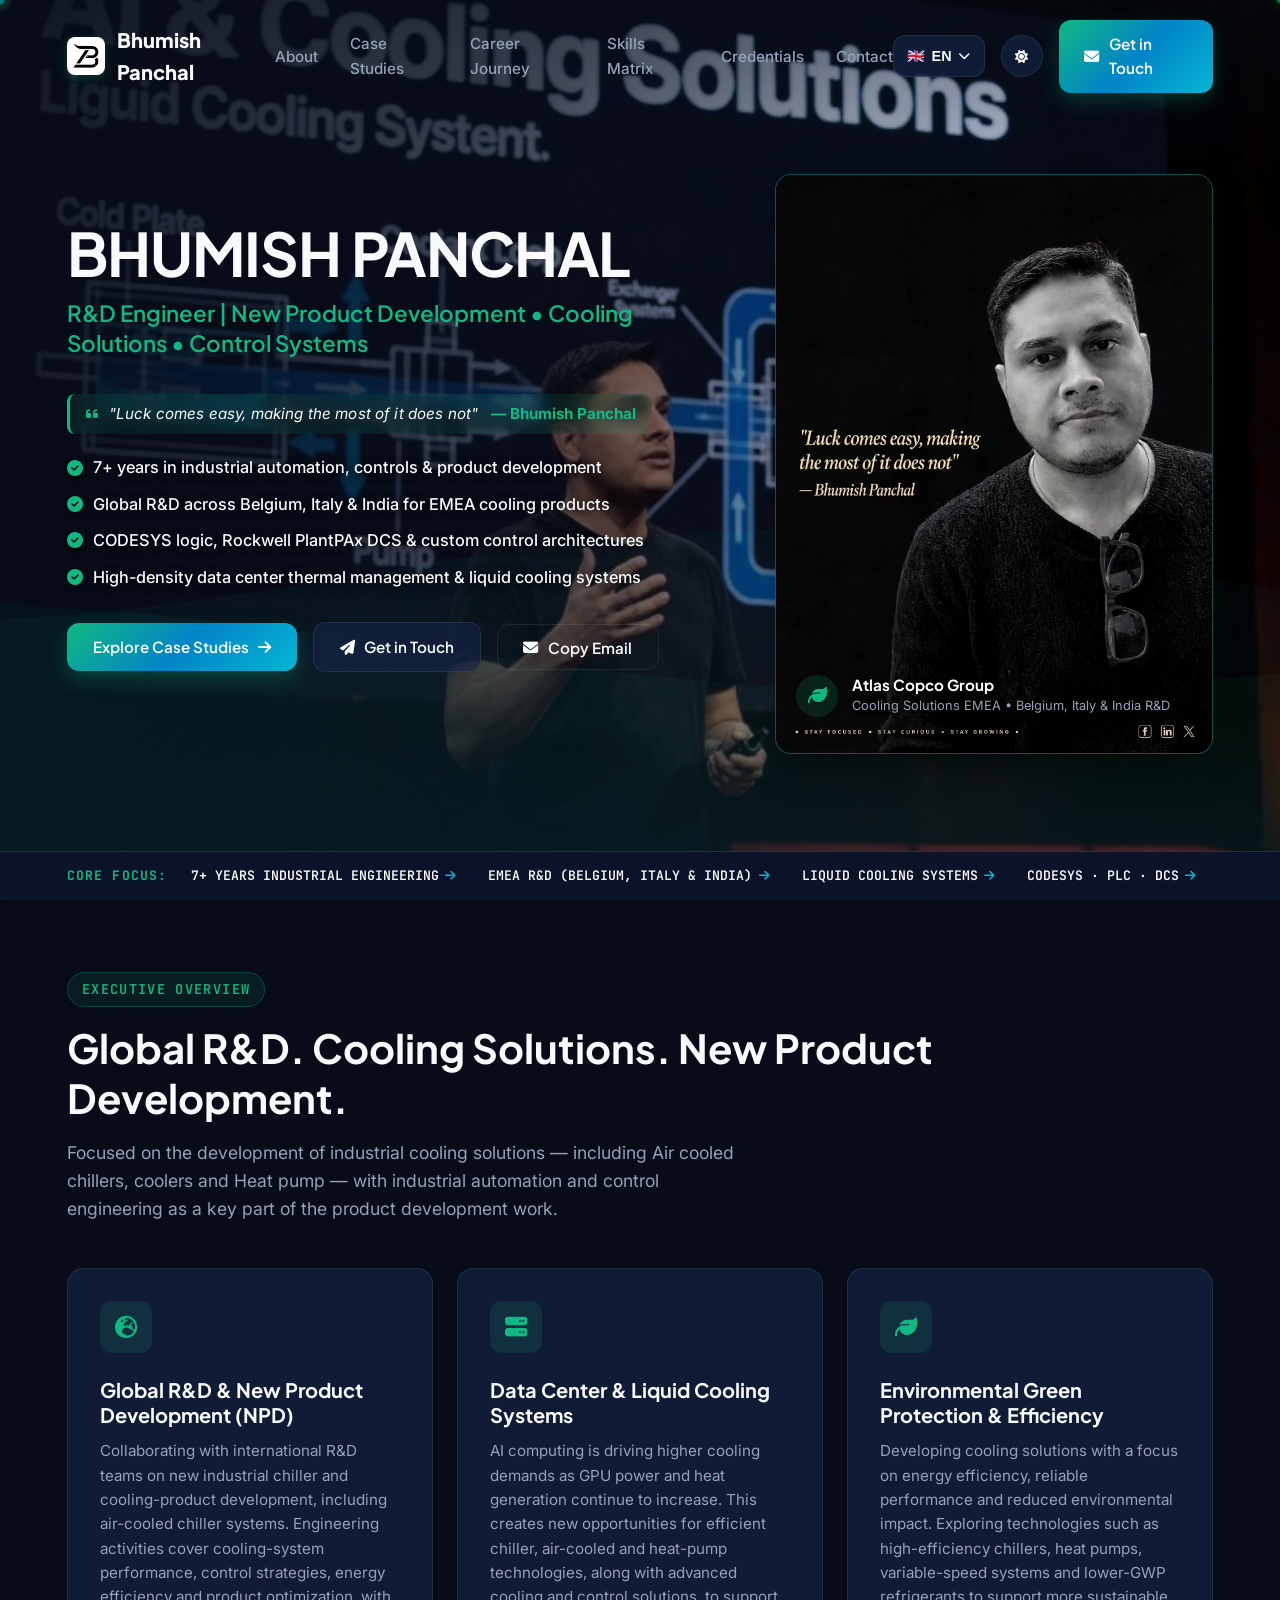
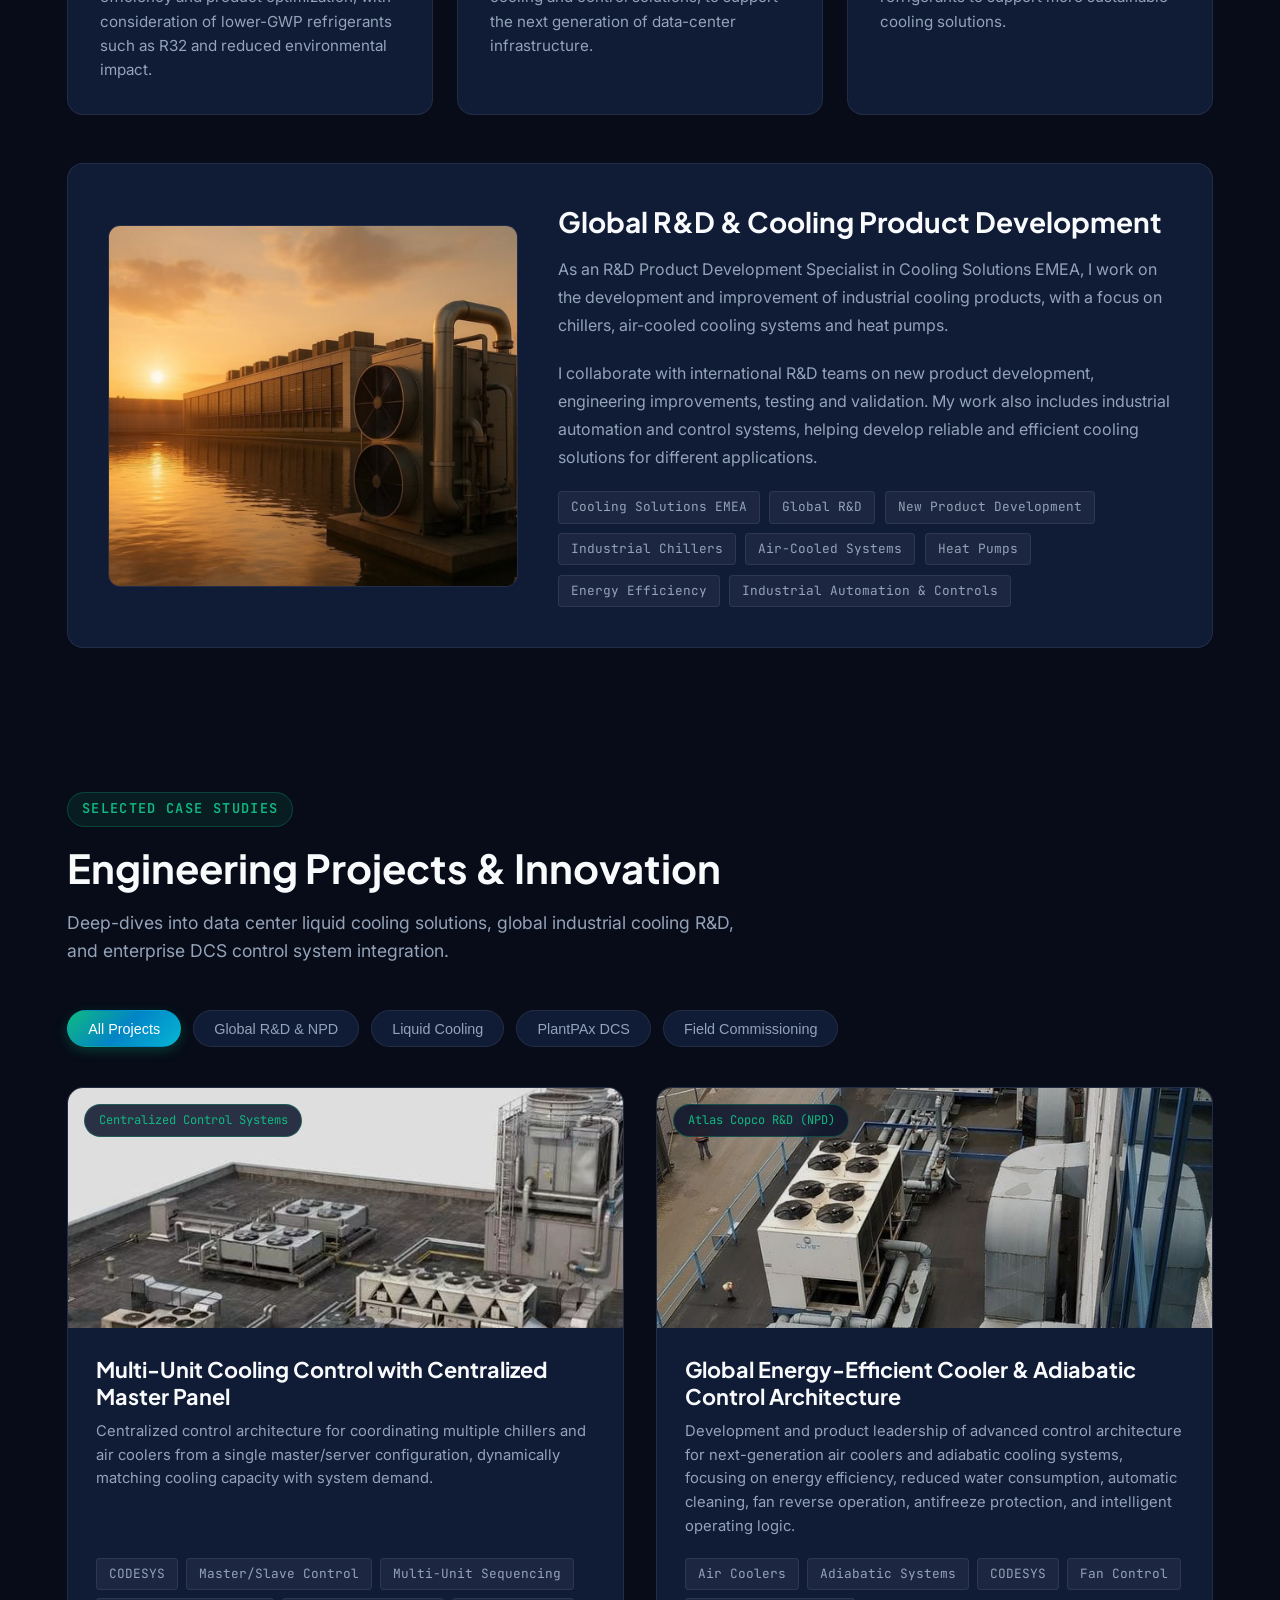
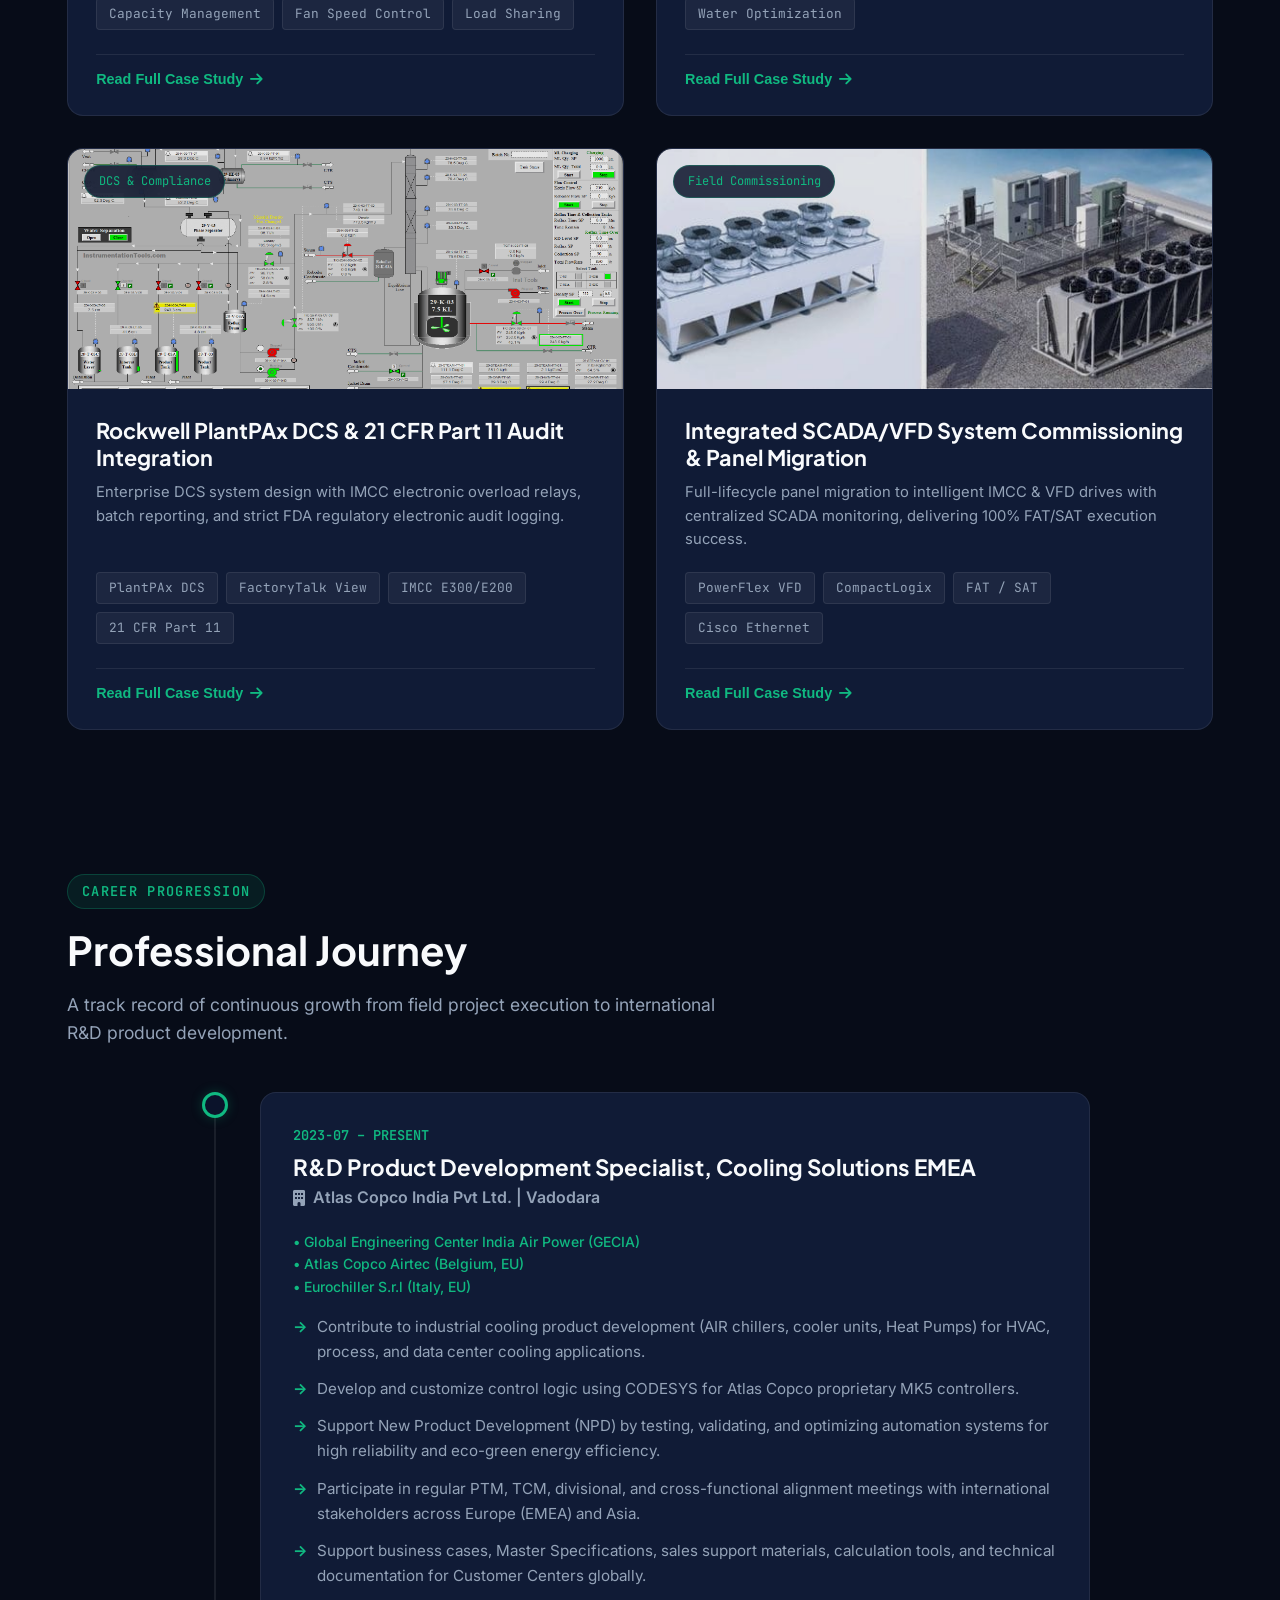
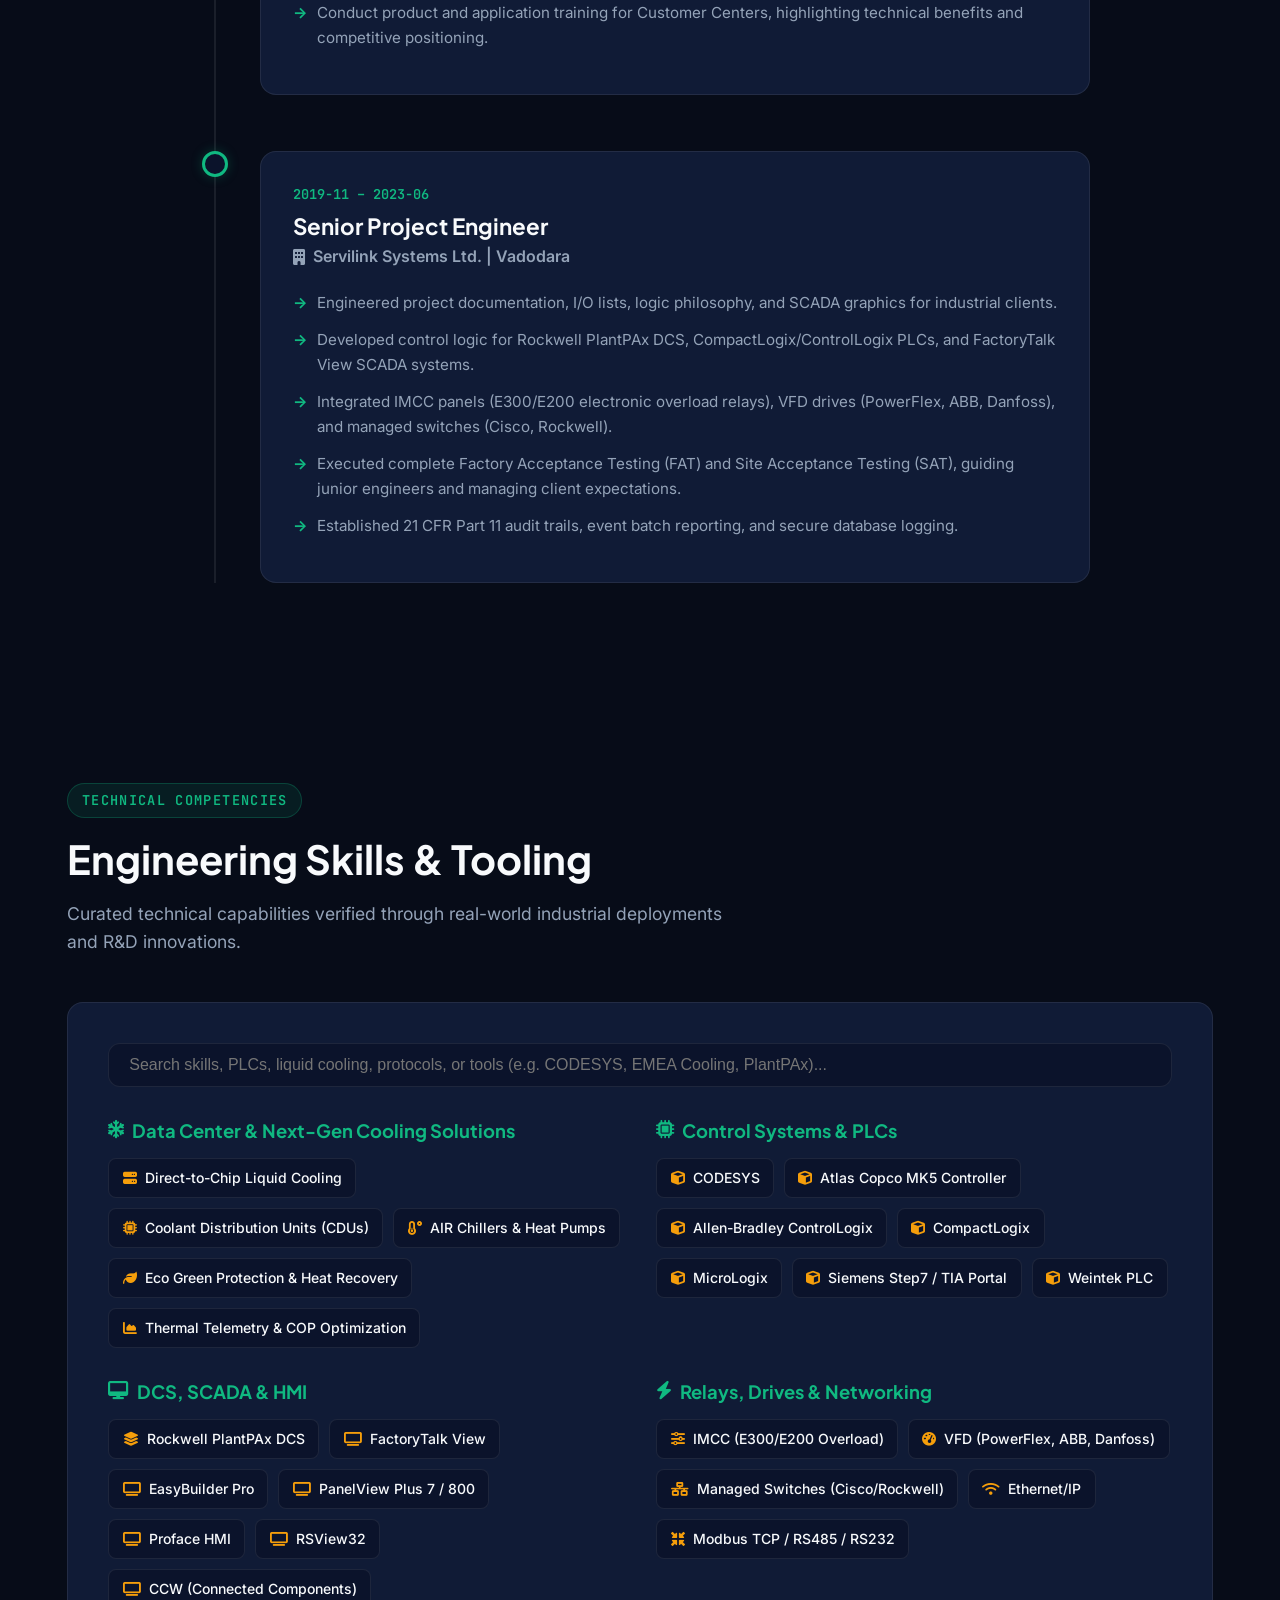
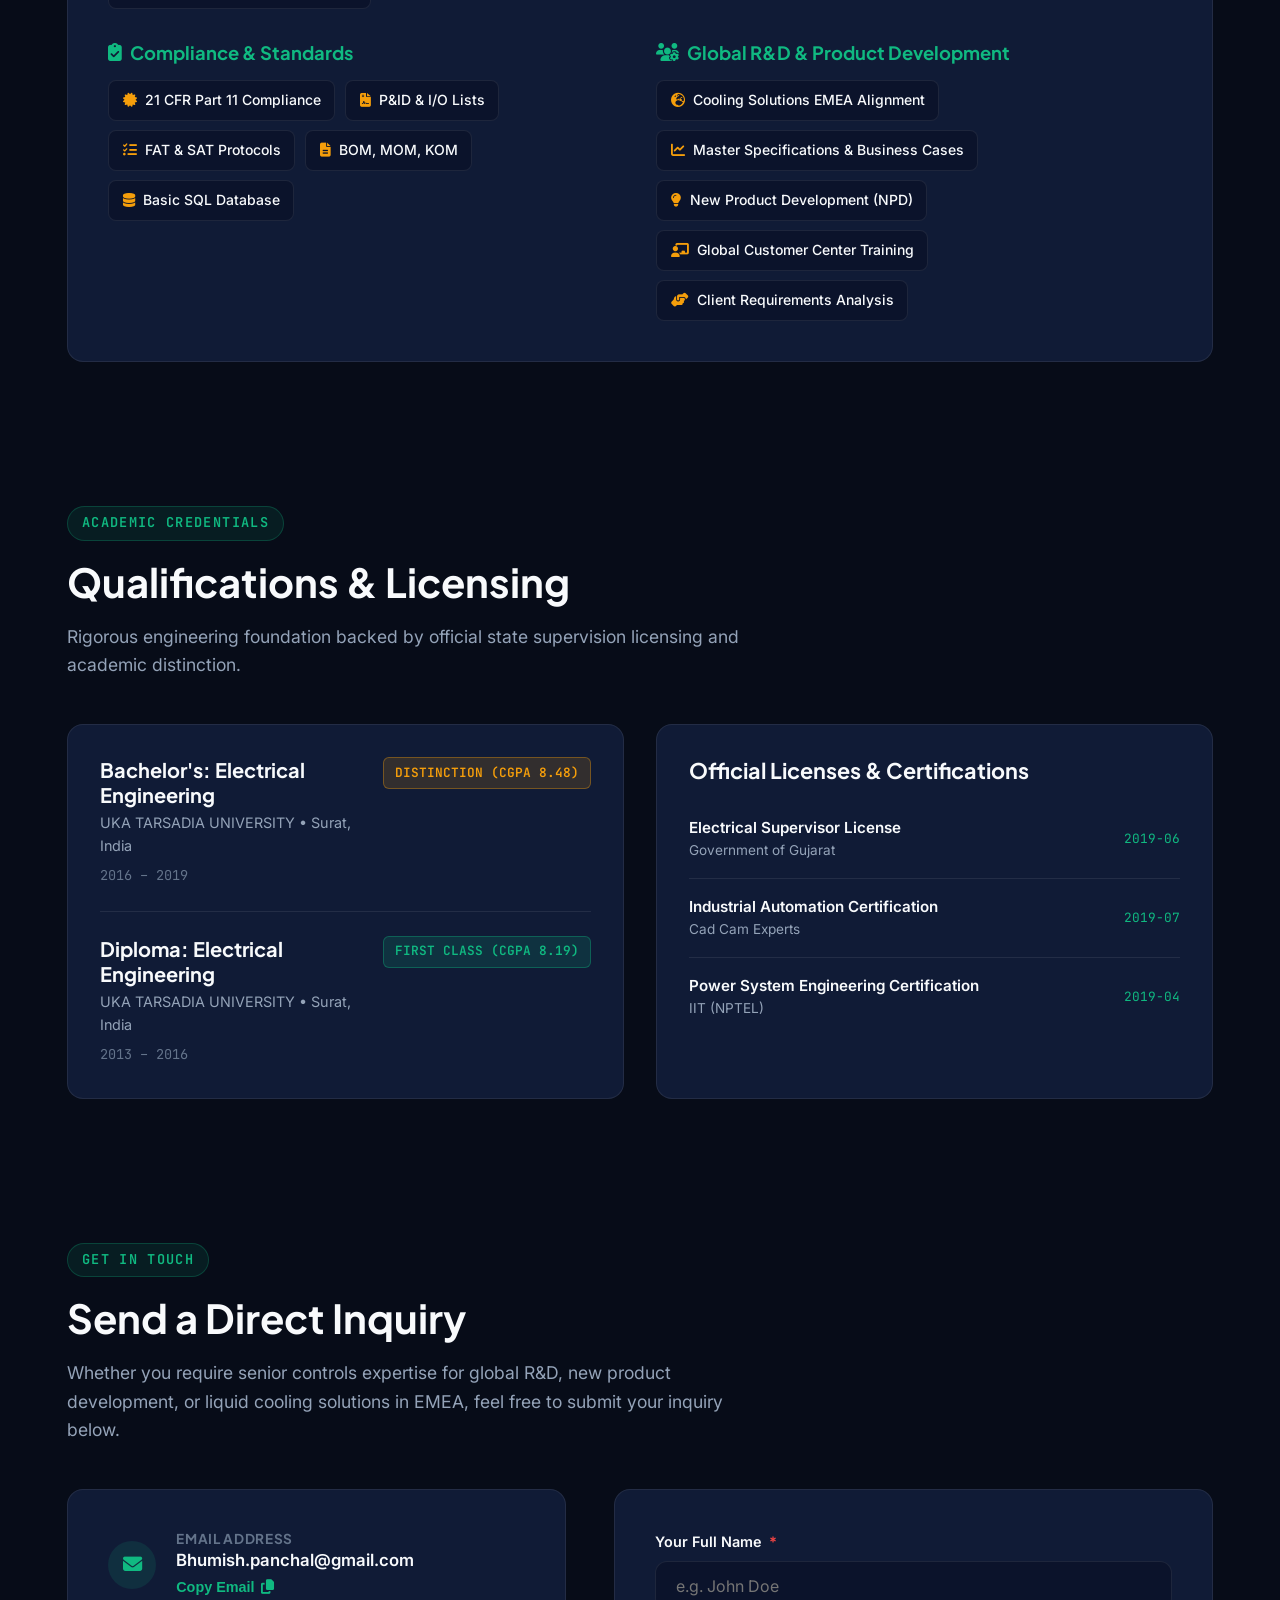
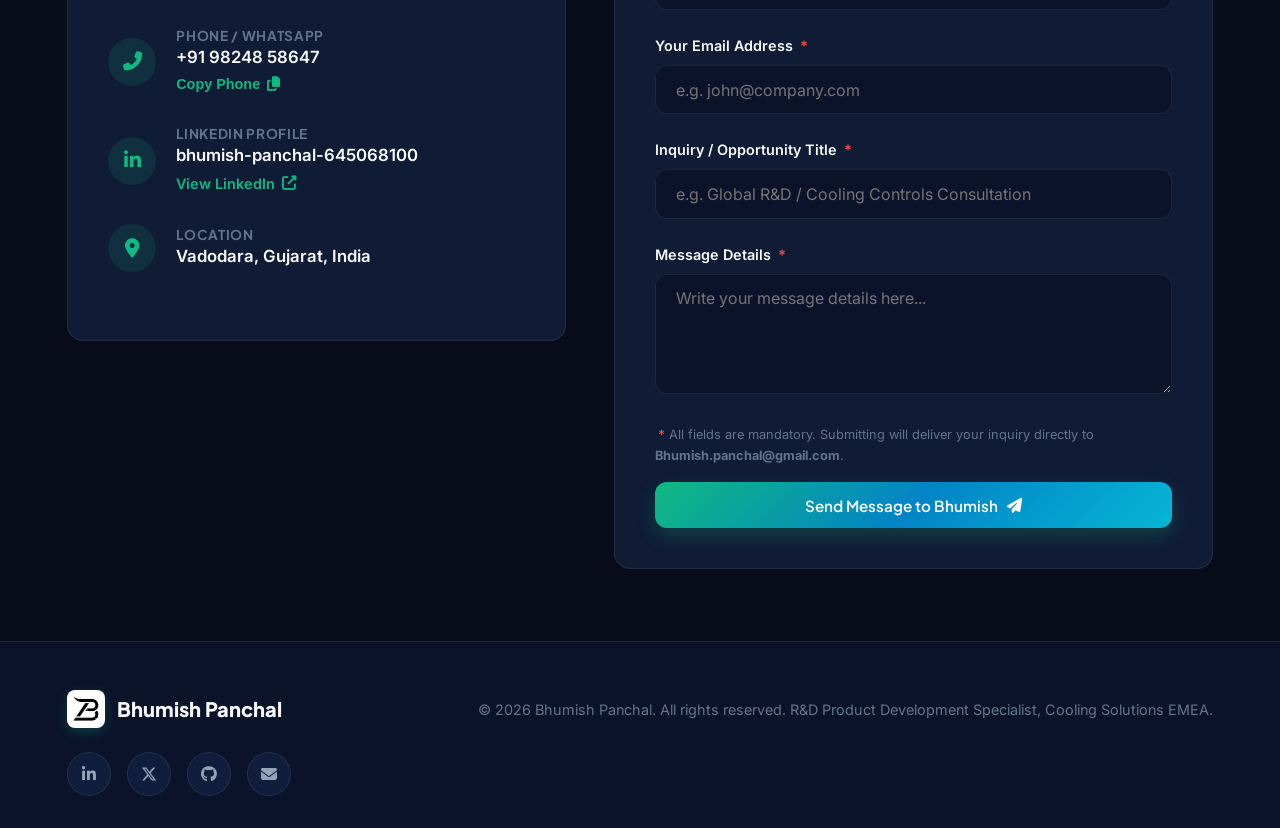
==== index.html @ 744b0360 "feat: Add European multi-language support with automatic IP geolocation detection & navbar flag drop" ====
<!DOCTYPE html>
<html lang="en" data-theme="dark">
<head>
  <meta charset="UTF-8">
  <meta name="viewport" content="width=device-width, initial-scale=1.0">
  <title>Bhumish Panchal | R&D Product Development Specialist, Cooling Solutions EMEA</title>
  
  <!-- Google Analytics 4 (GA4) -->
  <script async src="https://www.googletagmanager.com/gtag/js?id=G-R9ZR75D1HL"></script>
  <script>
    window.dataLayer = window.dataLayer || [];
    function gtag(){dataLayer.push(arguments);}
    gtag('js', new Date());

    gtag('config', 'G-R9ZR75D1HL');
  </script>

  <!-- Microsoft Clarity Analytics (Heatmaps & Session Replays) -->
  <script type="text/javascript">
    (function(c,l,a,r,i,t,y){
        c[a]=c[a]||function(){(c[a].q=c[a].q||[]).push(arguments)};
        t=l.createElement(r);t.async=1;t.src="https://www.clarity.ms/tag/"+i;
        y=l.getElementsByTagName(r)[0];y.parentNode.insertBefore(t,y);
    })(window, document, "clarity", "script", "yg7cek59s3");
  </script>
  
  <!-- Favicon / Icons -->
  <link rel="icon" type="image/png" sizes="512x512" href="https://bhumish-panchal.github.io/portfolio/assets/favicon-512x512.png">
  <link rel="icon" type="image/png" sizes="192x192" href="https://bhumish-panchal.github.io/portfolio/assets/android-chrome-192x192.png">
  <link rel="icon" type="image/png" sizes="32x32" href="https://bhumish-panchal.github.io/portfolio/assets/favicon-32x32.png">
  <link rel="icon" type="image/png" sizes="16x16" href="https://bhumish-panchal.github.io/portfolio/assets/favicon-16x16.png">
  <link rel="icon" type="image/x-icon" href="https://bhumish-panchal.github.io/portfolio/favicon.ico">
  <link rel="shortcut icon" href="https://bhumish-panchal.github.io/portfolio/favicon.ico">
  <link rel="apple-touch-icon" sizes="180x180" href="https://bhumish-panchal.github.io/portfolio/assets/apple-touch-icon.png">

  <!-- SEO Meta Tags -->
  <meta name="description" content="Official Personal Portfolio of Bhumish Panchal - R&D Product Development Specialist specializing in Cooling Solutions EMEA, Industrial Automation, Liquid Cooling Systems, and DCS Systems.">
  <meta name="keywords" content="Bhumish Panchal, Bhumish Panchal Portfolio, Bhumish Panchal Atlas Copco, Bhumish Panchal R&D, Bhumish Panchal Cooling Specialist, Bhumish Panchal Controls Engineer, Bhumish Panchal Vadodara, Bhumish Panchal UKA Tarsadia">
  <meta name="author" content="Bhumish Panchal">
  <meta name="robots" content="index, follow, max-image-preview:large">
  <link rel="canonical" href="https://bhumish-panchal.github.io/portfolio/">
  <meta name="google-site-verification" content="google984f4a6a9aee900f" />

  <!-- Open Graph / LinkedIn / Facebook -->
  <meta property="og:type" content="profile">
  <meta property="og:site_name" content="Bhumish Panchal">
  <meta name="application-name" content="Bhumish Panchal">
  <meta property="og:title" content="Bhumish Panchal | R&D Product Development Specialist">
  <meta property="og:description" content="Official Personal Portfolio of Bhumish Panchal - R&D Product Development Specialist specializing in Cooling Solutions EMEA, Industrial Automation, Liquid Cooling Systems, and DCS Systems.">
  <meta property="og:url" content="https://bhumish-panchal.github.io/portfolio/">
  <meta property="og:image" content="https://bhumish-panchal.github.io/portfolio/assets/bhumish_ceo_portrait.jpg">
  <meta property="profile:first_name" content="Bhumish">

  <!-- WebSite Schema for Google Search Site Name -->
  <script type="application/ld+json">
  {
    "@context": "https://schema.org",
    "@type": "WebSite",
    "name": "Bhumish Panchal",
    "alternateName": "Bhumish Panchal Portfolio",
    "url": "https://bhumish-panchal.github.io/portfolio/"
  }
  </script>
  <meta property="profile:last_name" content="Panchal">

  <!-- Twitter Card -->
  <meta name="twitter:card" content="summary_large_image">
  <meta name="twitter:title" content="Bhumish Panchal | R&D Product Development Specialist">
  <meta name="twitter:description" content="Official Personal Portfolio of Bhumish Panchal - R&D Product Development Specialist specializing in Cooling Solutions EMEA, Industrial Automation, and Liquid Cooling Systems.">
  <meta name="twitter:image" content="https://bhumish-panchal.github.io/portfolio/assets/bhumish_ceo_portrait.jpg">

  <!-- Structured Data / Google Knowledge Graph (Schema.org JSON-LD) -->
  <script type="application/ld+json">
  {
    "@context": "https://schema.org",
    "@type": "Person",
    "name": "Bhumish Panchal",
    "givenName": "Bhumish",
    "familyName": "Panchal",
    "url": "https://bhumish-panchal.github.io/portfolio/",
    "image": "https://bhumish-panchal.github.io/portfolio/assets/bhumish_ceo_portrait.jpg",
    "jobTitle": "R&D Product Development Specialist",
    "worksFor": {
      "@type": "Organization",
      "name": "Atlas Copco Group"
    },
    "almaMater": {
      "@type": "EducationalOrganization",
      "name": "UKA Tarsadia University"
    },
    "sameAs": [
      "https://linkedin.com/in/bhumish-panchal-645068100",
      "https://x.com/Bhumish143",
      "https://twitter.com/Bhumish143",
      "https://github.com/Bhumish-Panchal"
    ],
    "knowsAbout": [
      "Industrial Automation",
      "Cooling Solutions EMEA",
      "R&D Product Development",
      "Data Center & Liquid Cooling",
      "CODESYS",
      "Rockwell PlantPAx DCS",
      "PLC Programming"
    ]
  }
  </script>

  <!-- Font Awesome Icons -->
  <link rel="stylesheet" href="https://cdnjs.cloudflare.com/ajax/libs/font-awesome/6.5.1/css/all.min.css">

  <!-- Custom Stylesheet -->
  <link rel="stylesheet" href="styles.css">
</head>
<body>

  <!-- Navigation Bar -->
  <header class="navbar">
    <div class="container nav-container">
      <a href="#hero" class="brand-logo">
        <img src="assets/bp_logo_favicon.png" alt="BP Logo" class="brand-icon-img">
        <span>Bhumish Panchal</span>
      </a>

      <nav>
        <ul class="nav-links">
          <li><a href="#about" class="nav-link">About</a></li>
          <li><a href="#projects" class="nav-link">Case Studies</a></li>
          <li><a href="#timeline" class="nav-link">Career Journey</a></li>
          <li><a href="#skills" class="nav-link">Skills Matrix</a></li>
          <li><a href="#education" class="nav-link">Credentials</a></li>
          <li><a href="#contact" class="nav-link">Contact</a></li>
        </ul>
      </nav>

      <div class="nav-actions">
        <!-- Interactive European Language Selector -->
        <div class="lang-selector-wrapper">
          <button id="langSelectBtn" class="lang-select-btn" aria-label="Select Language">
            <span id="currentLangFlag">🇬🇧</span>
            <span id="currentLangCode">EN</span>
            <i class="fas fa-chevron-down"></i>
          </button>
          <div id="langDropdown" class="lang-dropdown" aria-hidden="true">
            <button class="lang-option" data-lang="en" data-flag="🇬🇧" data-code="EN">
              <span>🇬🇧</span> English
            </button>
            <button class="lang-option" data-lang="it" data-flag="🇮🇹" data-code="IT">
              <span>🇮🇹</span> Italiano
            </button>
            <button class="lang-option" data-lang="fr" data-flag="🇫🇷" data-code="FR">
              <span>🇫🇷</span> Français
            </button>
            <button class="lang-option" data-lang="de" data-flag="🇩🇪" data-code="DE">
              <span>🇩🇪</span> Deutsch
            </button>
            <button class="lang-option" data-lang="nl" data-flag="🇳🇱" data-code="NL">
              <span>🇳🇱</span> Nederlands
            </button>
            <button class="lang-option" data-lang="es" data-flag="🇪🇸" data-code="ES">
              <span>🇪🇸</span> Español
            </button>
          </div>
        </div>

        <button id="themeToggleBtn" class="theme-toggle" aria-label="Toggle Theme">
          <i class="fas fa-sun"></i>
        </button>
        <a href="#contact" class="btn btn-primary">
          <i class="fas fa-envelope"></i>
          <span>Get in Touch</span>
        </a>
        <button class="mobile-toggle" aria-label="Open Menu">
          <i class="fas fa-bars"></i>
        </button>
      </div>
    </div>
  </header>

  <!-- Hero Section with Gogo-Inspired Full-Bleed Stage Background & Bottom Bar -->
  <section id="hero" class="hero">
    <!-- Full-Bleed Dark Stage Atmosphere Background Overlay -->
    <div class="hero-bg-overlay"></div>

    <!-- Animated Eco-Green Protection & Industrial Cooling Canvas -->
    <canvas id="ecoCoolingCanvas" class="hero-eco-canvas"></canvas>

    <div class="container hero-grid">
      <!-- Left Column: High-Impact Gogo-Style Intro -->
      <div class="hero-content">
        <h1 class="hero-name">BHUMISH PANCHAL</h1>
        <h2 class="hero-subhead">R&D Engineer | New Product Development • Cooling Solutions • Control Systems</h2>

        <!-- Personal Signature Quote -->
        <div class="hero-signature-quote">
          <i class="fas fa-quote-left quote-icon"></i>
          <span class="quote-text">"Luck comes easy, making the most of it does not"</span>
          <span class="quote-author">— Bhumish Panchal</span>
        </div>

        <!-- Gogo-Style Clean Key Highlight Bullets -->
        <ul class="hero-highlights-list">
          <li><i class="fas fa-check-circle"></i> 7+ years in industrial automation, controls & product development</li>
          <li><i class="fas fa-check-circle"></i> Global R&D across Belgium, Italy & India for EMEA cooling products</li>
          <li><i class="fas fa-check-circle"></i> CODESYS logic, Rockwell PlantPAx DCS & custom control architectures</li>
          <li><i class="fas fa-check-circle"></i> High-density data center thermal management & liquid cooling systems</li>
        </ul>

        <div class="hero-cta">
          <a href="#projects" class="btn btn-primary">
            <span>Explore Case Studies</span>
            <i class="fas fa-arrow-right"></i>
          </a>
          <a href="#contact" class="btn btn-secondary">
            <i class="fas fa-paper-plane"></i>
            <span>Get in Touch</span>
          </a>
          <button class="btn btn-outline copy-btn" data-copy="Bhumish.panchal@gmail.com">
            <i class="fas fa-envelope"></i>
            <span>Copy Email</span>
          </button>
        </div>
      </div>

      <!-- Right Column: Front Executive Card -->
      <div class="hero-image-wrapper">
        <div class="hero-image-card">
          <img src="assets/bhumish_ceo_portrait.jpg" alt="Bhumish Panchal - R&D Product Development Specialist, Cooling Solutions EMEA" class="hero-img">
          <div class="hero-badge-floating">
            <div class="badge-icon">
              <i class="fas fa-leaf"></i>
            </div>
            <div class="badge-text">
              <h4>Atlas Copco Group</h4>
              <p>Cooling Solutions EMEA • Belgium, Italy & India R&D</p>
            </div>
          </div>
        </div>
      </div>
    </div>

    <!-- Gogo-Style Bottom Horizontal Credibility & Solutions Bar -->
    <div class="hero-bottom-bar">
      <div class="container hero-bar-container">
        <span class="bar-title">CORE FOCUS:</span>
        <div class="bar-items">
          <a href="#about" class="bar-item">7+ YEARS INDUSTRIAL ENGINEERING <i class="fas fa-arrow-right"></i></a>
          <a href="#about" class="bar-item">EMEA R&D (BELGIUM, ITALY & INDIA) <i class="fas fa-arrow-right"></i></a>
          <a href="#projects" class="bar-item">LIQUID COOLING SYSTEMS <i class="fas fa-arrow-right"></i></a>
          <a href="#skills" class="bar-item">CODESYS · PLC · DCS <i class="fas fa-arrow-right"></i></a>
        </div>
      </div>
    </div>
  </section>

  <!-- Executive Pillars / About Me -->
  <section id="about" class="section">
    <div class="container">
      <div class="section-tag">EXECUTIVE OVERVIEW</div>
      <h2 class="section-title">Global R&D. Cooling Solutions. New Product Development.</h2>
      <p class="section-subtitle">
        Focused on the development of industrial cooling solutions — including Air cooled chillers, coolers and Heat pump — with industrial automation and control engineering as a key part of the product development work.
      </p>

      <div class="pillars-grid">
        <div class="pillar-card">
          <div class="pillar-icon">
            <i class="fas fa-globe-europe"></i>
          </div>
          <h3 class="pillar-title">Global R&D & New Product Development (NPD)</h3>
          <p class="pillar-desc">
            Collaborating with international R&D teams on new industrial chiller and cooling-product development, including air-cooled chiller systems. Engineering activities cover cooling-system performance, control strategies, energy efficiency and product optimization, with consideration of lower-GWP refrigerants such as R32 and reduced environmental impact.
          </p>
        </div>

        <div class="pillar-card">
          <div class="pillar-icon">
            <i class="fas fa-server"></i>
          </div>
          <h3 class="pillar-title">Data Center & Liquid Cooling Systems</h3>
          <p class="pillar-desc">
            AI computing is driving higher cooling demands as GPU power and heat generation continue to increase. This creates new opportunities for efficient chiller, air-cooled and heat-pump technologies, along with advanced cooling and control solutions, to support the next generation of data-center infrastructure.
          </p>
        </div>

        <div class="pillar-card">
          <div class="pillar-icon">
            <i class="fas fa-leaf"></i>
          </div>
          <h3 class="pillar-title">Environmental Green Protection & Efficiency</h3>
          <p class="pillar-desc">
            Developing cooling solutions with a focus on energy efficiency, reliable performance and reduced environmental impact. Exploring technologies such as high-efficiency chillers, heat pumps, variable-speed systems and lower-GWP refrigerants to support more sustainable cooling solutions.
          </p>
        </div>
      </div>

      <!-- Story Spotlight Card -->
      <div class="executive-story-box">
        <div class="story-img-container">
          <img src="assets/industrial_chiller_sunset.jpg" alt="Industrial Cooling Chiller System & Sustainable Thermal Management" class="story-img">
        </div>
        <div class="story-content">
          <h3>Global R&D & Cooling Product Development</h3>
          <p>
            As an R&D Product Development Specialist in Cooling Solutions EMEA, I work on the development and improvement of industrial cooling products, with a focus on chillers, air-cooled cooling systems and heat pumps.
          </p>
          <p>
            I collaborate with international R&D teams on new product development, engineering improvements, testing and validation. My work also includes industrial automation and control systems, helping develop reliable and efficient cooling solutions for different applications.
          </p>
          <div class="story-tags">
            <span class="chip">Cooling Solutions EMEA</span>
            <span class="chip">Global R&D</span>
            <span class="chip">New Product Development</span>
            <span class="chip">Industrial Chillers</span>
            <span class="chip">Air-Cooled Systems</span>
            <span class="chip">Heat Pumps</span>
            <span class="chip">Energy Efficiency</span>
            <span class="chip">Industrial Automation & Controls</span>
          </div>
        </div>
      </div>
    </div>
  </section>

  <!-- Selected Case Studies -->
  <section id="projects" class="section">
    <div class="container">
      <div class="section-tag">SELECTED CASE STUDIES</div>
      <h2 class="section-title">Engineering Projects & Innovation</h2>
      <p class="section-subtitle">
        Deep-dives into data center liquid cooling solutions, global industrial cooling R&D, and enterprise DCS control system integration.
      </p>

      <div class="case-study-filters">
        <button class="filter-btn active" data-filter="all">All Projects</button>
        <button class="filter-btn" data-filter="rnd">Global R&D & NPD</button>
        <button class="filter-btn" data-filter="aiserver">Liquid Cooling</button>
        <button class="filter-btn" data-filter="dcs">PlantPAx DCS</button>
        <button class="filter-btn" data-filter="field">Field Commissioning</button>
      </div>

      <div class="projects-grid">
        <!-- Project 1: Multi-Unit Cooling Control with Centralized Master Panel -->
        <div class="project-card" data-category="aiserver">
          <div class="project-img-wrapper">
            <img src="assets/chiller_plant_rooftop_layout.jpg" alt="Multi-Unit Cooling Control with Centralized Master Panel" class="project-img">
            <span class="project-category-badge">Centralized Control Systems</span>
          </div>
          <div class="project-body">
            <h3 class="project-title">Multi-Unit Cooling Control with Centralized Master Panel</h3>
            <p class="project-summary">
              Centralized control architecture for coordinating multiple chillers and air coolers from a single master/server configuration, dynamically matching cooling capacity with system demand.
            </p>
            <div class="project-tech-list">
              <span class="chip">CODESYS</span>
              <span class="chip">Master/Slave Control</span>
              <span class="chip">Multi-Unit Sequencing</span>
              <span class="chip">Capacity Management</span>
              <span class="chip">Fan Speed Control</span>
              <span class="chip">Load Sharing</span>
            </div>
            <div class="project-footer">
              <button class="btn-link open-modal-btn" data-case="ai-server-cooling">
                <span>Read Full Case Study</span>
                <i class="fas fa-arrow-right"></i>
              </button>
            </div>
          </div>
        </div>

        <!-- Project 2: Global Energy-Efficient Cooler & Adiabatic Control Architecture -->
        <div class="project-card" data-category="rnd">
          <div class="project-img-wrapper">
            <img src="assets/chiller_rooftop_clivet.jpg" alt="Global Energy-Efficient Cooler & Adiabatic Control Architecture" class="project-img">
            <span class="project-category-badge">Atlas Copco R&D (NPD)</span>
          </div>
          <div class="project-body">
            <h3 class="project-title">Global Energy-Efficient Cooler & Adiabatic Control Architecture</h3>
            <p class="project-summary">
              Development and product leadership of advanced control architecture for next-generation air coolers and adiabatic cooling systems, focusing on energy efficiency, reduced water consumption, automatic cleaning, fan reverse operation, antifreeze protection, and intelligent operating logic.
            </p>
            <div class="project-tech-list">
              <span class="chip">Air Coolers</span>
              <span class="chip">Adiabatic Systems</span>
              <span class="chip">CODESYS</span>
              <span class="chip">Fan Control</span>
              <span class="chip">Water Optimization</span>
            </div>
            <div class="project-footer">
              <button class="btn-link open-modal-btn" data-case="cooling-rnd">
                <span>Read Full Case Study</span>
                <i class="fas fa-arrow-right"></i>
              </button>
            </div>
          </div>
        </div>

        <!-- Project 3: PlantPAx DCS -->
        <div class="project-card" data-category="dcs">
          <div class="project-img-wrapper">
            <img src="assets/plantpax_dcs_hmi.png" alt="Rockwell PlantPAx DCS HMI System Screen" class="project-img">
            <span class="project-category-badge">DCS & Compliance</span>
          </div>
          <div class="project-body">
            <h3 class="project-title">Rockwell PlantPAx DCS & 21 CFR Part 11 Audit Integration</h3>
            <p class="project-summary">
              Enterprise DCS system design with IMCC electronic overload relays, batch reporting, and strict FDA regulatory electronic audit logging.
            </p>
            <div class="project-tech-list">
              <span class="chip">PlantPAx DCS</span>
              <span class="chip">FactoryTalk View</span>
              <span class="chip">IMCC E300/E200</span>
              <span class="chip">21 CFR Part 11</span>
            </div>
            <div class="project-footer">
              <button class="btn-link open-modal-btn" data-case="plantpax-dcs">
                <span>Read Full Case Study</span>
                <i class="fas fa-arrow-right"></i>
              </button>
            </div>
          </div>
        </div>

        <!-- Project 4: SCADA/VFD Commissioning -->
        <div class="project-card" data-category="field">
          <div class="project-img-wrapper">
            <img src="assets/dry_cooler_heatpump_system.jpg" alt="Industrial Dry Cooler & Heat Pump System" class="project-img">
            <span class="project-category-badge">Field Commissioning</span>
          </div>
          <div class="project-body">
            <h3 class="project-title">Integrated SCADA/VFD System Commissioning & Panel Migration</h3>
            <p class="project-summary">
              Full-lifecycle panel migration to intelligent IMCC & VFD drives with centralized SCADA monitoring, delivering 100% FAT/SAT execution success.
            </p>
            <div class="project-tech-list">
              <span class="chip">PowerFlex VFD</span>
              <span class="chip">CompactLogix</span>
              <span class="chip">FAT / SAT</span>
              <span class="chip">Cisco Ethernet</span>
            </div>
            <div class="project-footer">
              <button class="btn-link open-modal-btn" data-case="scada-vfd-commissioning">
                <span>Read Full Case Study</span>
                <i class="fas fa-arrow-right"></i>
              </button>
            </div>
          </div>
        </div>
      </div>
    </div>
  </section>

  <!-- Interactive Modal for Case Studies -->
  <div id="caseStudyModal" class="modal-overlay" aria-hidden="true">
    <div class="modal-container">
      <button id="modalCloseBtn" class="modal-close" aria-label="Close modal">
        <i class="fas fa-times"></i>
      </button>

      <div class="modal-header">
        <span id="modalCategory" class="section-tag">Category</span>
        <h3 id="modalTitle" class="modal-title">Project Title</h3>
        <p id="modalClient" class="text-gradient" style="font-weight: 600;">Client / Entity</p>
      </div>

      <div class="modal-section">
        <h4><i class="fas fa-user-tag"></i> Engineering Role</h4>
        <p id="modalRole">Role Title</p>
      </div>

      <div class="modal-section">
        <h4><i class="fas fa-globe"></i> Project Context</h4>
        <p id="modalContext">Context details...</p>
      </div>

      <div class="modal-section">
        <h4><i class="fas fa-exclamation-triangle"></i> Objective & Challenge</h4>
        <p id="modalProblem">Problem details...</p>
      </div>

      <div class="modal-section">
        <h4><i class="fas fa-tasks"></i> Key Responsibilities</h4>
        <ul id="modalResponsibilities"></ul>
      </div>

      <div class="modal-section">
        <h4><i class="fas fa-microchip"></i> Technology Stack</h4>
        <div id="modalTechStack" class="story-tags"></div>
      </div>

      <div class="modal-section">
        <h4><i class="fas fa-trophy"></i> Measurable Impact & Outcome</h4>
        <p id="modalOutcome">Outcome details...</p>
      </div>
    </div>
  </div>

  <!-- Timeline / Career Journey -->
  <section id="timeline" class="section">
    <div class="container">
      <div class="section-tag">CAREER PROGRESSION</div>
      <h2 class="section-title">Professional Journey</h2>
      <p class="section-subtitle">
        A track record of continuous growth from field project execution to international R&D product development.
      </p>

      <div class="timeline">
        <!-- Role 1 -->
        <div class="timeline-item">
          <div class="timeline-dot"></div>
          <div class="timeline-content">
            <div class="timeline-date">2023-07 – PRESENT</div>
            <h3 class="timeline-role">R&D Product Development Specialist, Cooling Solutions EMEA</h3>
            <div class="timeline-company">
              <i class="fas fa-building"></i>
              <span>Atlas Copco India Pvt Ltd. | Vadodara</span>
            </div>
            <p style="color: var(--accent-emerald); font-size: 0.875rem; margin-bottom: 1rem; font-weight: 500;">
              • Global Engineering Center India Air Power (GECIA)<br>
              • Atlas Copco Airtec (Belgium, EU)<br>
              • Eurochiller S.r.l (Italy, EU)
            </p>
            <ul class="timeline-bullets">
              <li>Contribute to industrial cooling product development (AIR chillers, cooler units, Heat Pumps) for HVAC, process, and data center cooling applications.</li>
              <li>Develop and customize control logic using CODESYS for Atlas Copco proprietary MK5 controllers.</li>
              <li>Support New Product Development (NPD) by testing, validating, and optimizing automation systems for high reliability and eco-green energy efficiency.</li>
              <li>Participate in regular PTM, TCM, divisional, and cross-functional alignment meetings with international stakeholders across Europe (EMEA) and Asia.</li>
              <li>Support business cases, Master Specifications, sales support materials, calculation tools, and technical documentation for Customer Centers globally.</li>
              <li>Conduct product and application training for Customer Centers, highlighting technical benefits and competitive positioning.</li>
            </ul>
          </div>
        </div>

        <!-- Role 2 -->
        <div class="timeline-item">
          <div class="timeline-dot"></div>
          <div class="timeline-content">
            <div class="timeline-date">2019-11 – 2023-06</div>
            <h3 class="timeline-role">Senior Project Engineer</h3>
            <div class="timeline-company">
              <i class="fas fa-building"></i>
              <span>Servilink Systems Ltd. | Vadodara</span>
            </div>
            <ul class="timeline-bullets">
              <li>Engineered project documentation, I/O lists, logic philosophy, and SCADA graphics for industrial clients.</li>
              <li>Developed control logic for Rockwell PlantPAx DCS, CompactLogix/ControlLogix PLCs, and FactoryTalk View SCADA systems.</li>
              <li>Integrated IMCC panels (E300/E200 electronic overload relays), VFD drives (PowerFlex, ABB, Danfoss), and managed switches (Cisco, Rockwell).</li>
              <li>Executed complete Factory Acceptance Testing (FAT) and Site Acceptance Testing (SAT), guiding junior engineers and managing client expectations.</li>
              <li>Established 21 CFR Part 11 audit trails, event batch reporting, and secure database logging.</li>
            </ul>
          </div>
        </div>
      </div>
    </div>
  </section>

  <!-- Technical Competencies Matrix -->
  <section id="skills" class="section">
    <div class="container">
      <div class="section-tag">TECHNICAL COMPETENCIES</div>
      <h2 class="section-title">Engineering Skills & Tooling</h2>
      <p class="section-subtitle">
        Curated technical capabilities verified through real-world industrial deployments and R&D innovations.
      </p>

      <div class="skills-container">
        <div class="skills-search-bar">
          <input type="text" id="skillSearchInput" class="skills-input" placeholder="Search skills, PLCs, liquid cooling, protocols, or tools (e.g. CODESYS, EMEA Cooling, PlantPAx)...">
        </div>

        <div class="skills-categories-grid">
          <!-- Category 1: Data Center & Next-Gen Cooling -->
          <div class="skill-category-box">
            <h4><i class="fas fa-snowflake"></i> Data Center & Next-Gen Cooling Solutions</h4>
            <div class="skill-pills-wrap">
              <div class="skill-pill"><i class="fas fa-server"></i> Direct-to-Chip Liquid Cooling</div>
              <div class="skill-pill"><i class="fas fa-microchip"></i> Coolant Distribution Units (CDUs)</div>
              <div class="skill-pill"><i class="fas fa-temperature-low"></i> AIR Chillers & Heat Pumps</div>
              <div class="skill-pill"><i class="fas fa-leaf"></i> Eco Green Protection & Heat Recovery</div>
              <div class="skill-pill"><i class="fas fa-chart-area"></i> Thermal Telemetry & COP Optimization</div>
            </div>
          </div>

          <!-- Category 2: Control Systems -->
          <div class="skill-category-box">
            <h4><i class="fas fa-microchip"></i> Control Systems & PLCs</h4>
            <div class="skill-pills-wrap">
              <div class="skill-pill"><i class="fas fa-cube"></i> CODESYS</div>
              <div class="skill-pill"><i class="fas fa-cube"></i> Atlas Copco MK5 Controller</div>
              <div class="skill-pill"><i class="fas fa-cube"></i> Allen-Bradley ControlLogix</div>
              <div class="skill-pill"><i class="fas fa-cube"></i> CompactLogix</div>
              <div class="skill-pill"><i class="fas fa-cube"></i> MicroLogix</div>
              <div class="skill-pill"><i class="fas fa-cube"></i> Siemens Step7 / TIA Portal</div>
              <div class="skill-pill"><i class="fas fa-cube"></i> Weintek PLC</div>
            </div>
          </div>

          <!-- Category 3: DCS & SCADA -->
          <div class="skill-category-box">
            <h4><i class="fas fa-desktop"></i> DCS, SCADA & HMI</h4>
            <div class="skill-pills-wrap">
              <div class="skill-pill"><i class="fas fa-layer-group"></i> Rockwell PlantPAx DCS</div>
              <div class="skill-pill"><i class="fas fa-tv"></i> FactoryTalk View</div>
              <div class="skill-pill"><i class="fas fa-tv"></i> EasyBuilder Pro</div>
              <div class="skill-pill"><i class="fas fa-tv"></i> PanelView Plus 7 / 800</div>
              <div class="skill-pill"><i class="fas fa-tv"></i> Proface HMI</div>
              <div class="skill-pill"><i class="fas fa-tv"></i> RSView32</div>
              <div class="skill-pill"><i class="fas fa-tv"></i> CCW (Connected Components)</div>
            </div>
          </div>

          <!-- Category 4: Hardware & Networking -->
          <div class="skill-category-box">
            <h4><i class="fas fa-bolt"></i> Relays, Drives & Networking</h4>
            <div class="skill-pills-wrap">
              <div class="skill-pill"><i class="fas fa-sliders-h"></i> IMCC (E300/E200 Overload)</div>
              <div class="skill-pill"><i class="fas fa-tachometer-alt"></i> VFD (PowerFlex, ABB, Danfoss)</div>
              <div class="skill-pill"><i class="fas fa-network-wired"></i> Managed Switches (Cisco/Rockwell)</div>
              <div class="skill-pill"><i class="fas fa-wifi"></i> Ethernet/IP</div>
              <div class="skill-pill"><i class="fas fa-compress-arrows-alt"></i> Modbus TCP / RS485 / RS232</div>
            </div>
          </div>

          <!-- Category 5: Compliance & Standards -->
          <div class="skill-category-box">
            <h4><i class="fas fa-clipboard-check"></i> Compliance & Standards</h4>
            <div class="skill-pills-wrap">
              <div class="skill-pill"><i class="fas fa-certificate"></i> 21 CFR Part 11 Compliance</div>
              <div class="skill-pill"><i class="fas fa-file-contract"></i> P&ID & I/O Lists</div>
              <div class="skill-pill"><i class="fas fa-tasks"></i> FAT & SAT Protocols</div>
              <div class="skill-pill"><i class="fas fa-file-alt"></i> BOM, MOM, KOM</div>
              <div class="skill-pill"><i class="fas fa-database"></i> Basic SQL Database</div>
            </div>
          </div>

          <!-- Category 6: Global R&D & NPD Leadership -->
          <div class="skill-category-box">
            <h4><i class="fas fa-users-cog"></i> Global R&D & Product Development</h4>
            <div class="skill-pills-wrap">
              <div class="skill-pill"><i class="fas fa-globe-europe"></i> Cooling Solutions EMEA Alignment</div>
              <div class="skill-pill"><i class="fas fa-chart-line"></i> Master Specifications & Business Cases</div>
              <div class="skill-pill"><i class="fas fa-lightbulb"></i> New Product Development (NPD)</div>
              <div class="skill-pill"><i class="fas fa-chalkboard-teacher"></i> Global Customer Center Training</div>
              <div class="skill-pill"><i class="fas fa-hands-helping"></i> Client Requirements Analysis</div>
            </div>
          </div>
        </div>
      </div>
    </div>
  </section>

  <!-- Education & Certifications -->
  <section id="education" class="section">
    <div class="container">
      <div class="section-tag">ACADEMIC CREDENTIALS</div>
      <h2 class="section-title">Qualifications & Licensing</h2>
      <p class="section-subtitle">
        Rigorous engineering foundation backed by official state supervision licensing and academic distinction.
      </p>

      <div class="edu-cert-grid">
        <!-- Academic Degrees -->
        <div class="edu-card">
          <div class="edu-item">
            <div class="edu-header">
              <div class="edu-title-group">
                <h3>Bachelor's: Electrical Engineering</h3>
                <p class="edu-university">UKA TARSADIA UNIVERSITY • Surat, India</p>
              </div>
              <span class="badge-distinction badge-amber">DISTINCTION (CGPA 8.48)</span>
            </div>
            <p class="edu-year">2016 – 2019</p>
          </div>

          <div class="edu-item edu-item-border">
            <div class="edu-header">
              <div class="edu-title-group">
                <h3>Diploma: Electrical Engineering</h3>
                <p class="edu-university">UKA TARSADIA UNIVERSITY • Surat, India</p>
              </div>
              <span class="badge-distinction badge-emerald">FIRST CLASS (CGPA 8.19)</span>
            </div>
            <p class="edu-year">2013 – 2016</p>
          </div>
        </div>

        <!-- Official Certifications -->
        <div class="cert-card">
          <div class="cert-header">
            <h3 style="font-size: 1.35rem;">Official Licenses & Certifications</h3>
          </div>
          <ul class="cert-list">
            <li class="cert-item">
              <div>
                <div class="cert-title">Electrical Supervisor License</div>
                <div class="cert-issuer">Government of Gujarat</div>
              </div>
              <div class="cert-year">2019-06</div>
            </li>

            <li class="cert-item">
              <div>
                <div class="cert-title">Industrial Automation Certification</div>
                <div class="cert-issuer">Cad Cam Experts</div>
              </div>
              <div class="cert-year">2019-07</div>
            </li>

            <li class="cert-item">
              <div>
                <div class="cert-title">Power System Engineering Certification</div>
                <div class="cert-issuer">IIT (NPTEL)</div>
              </div>
              <div class="cert-year">2019-04</div>
            </li>
          </ul>
        </div>
      </div>
    </div>
  </section>

  <!-- Contact Section with Mandatory Fields & Background Email Delivery -->
  <section id="contact" class="section">
    <div class="container">
      <div class="section-tag">GET IN TOUCH</div>
      <h2 class="section-title">Send a Direct Inquiry</h2>
      <p class="section-subtitle">
        Whether you require senior controls expertise for global R&D, new product development, or liquid cooling solutions in EMEA, feel free to submit your inquiry below.
      </p>

      <div class="contact-grid">
        <!-- Contact Info Card -->
        <div class="contact-info-card">
          <div class="contact-method">
            <div class="contact-icon"><i class="fas fa-envelope"></i></div>
            <div class="contact-details">
              <h5>Email Address</h5>
              <p>Bhumish.panchal@gmail.com</p>
              <button class="btn-link copy-btn" data-copy="Bhumish.panchal@gmail.com" style="margin-top: 0.2rem;">
                <span>Copy Email</span> <i class="fas fa-copy"></i>
              </button>
            </div>
          </div>

          <div class="contact-method">
            <div class="contact-icon"><i class="fas fa-phone-alt"></i></div>
            <div class="contact-details">
              <h5>Phone / WhatsApp</h5>
              <p>+91 98248 58647</p>
              <button class="btn-link copy-btn" data-copy="+919824858647" style="margin-top: 0.2rem;">
                <span>Copy Phone</span> <i class="fas fa-copy"></i>
              </button>
            </div>
          </div>

          <div class="contact-method">
            <div class="contact-icon"><i class="fab fa-linkedin-in"></i></div>
            <div class="contact-details">
              <h5>LinkedIn Profile</h5>
              <p>bhumish-panchal-645068100</p>
              <a href="https://linkedin.com/in/bhumish-panchal-645068100" target="_blank" rel="noopener" class="btn-link" style="margin-top: 0.2rem;">
                <span>View LinkedIn</span> <i class="fas fa-external-link-alt"></i>
              </a>
            </div>
          </div>

          <div class="contact-method">
            <div class="contact-icon"><i class="fas fa-map-marker-alt"></i></div>
            <div class="contact-details">
              <h5>Location</h5>
              <p>Vadodara, Gujarat, India</p>
            </div>
          </div>
        </div>

        <!-- Contact Form with Mandatory Asterisks & Background Email Delivery -->
        <div class="contact-form">
          <form id="contactForm" action="https://formsubmit.co/bhumish.panchal@gmail.com" method="POST">
            <input type="hidden" name="_captcha" value="false">
            <input type="hidden" name="_template" value="table">
            
            <div class="form-group">
              <label class="form-label" for="senderName">
                Your Full Name <span class="required-asterisk">*</span>
              </label>
              <input type="text" id="senderName" name="name" class="form-control" placeholder="e.g. John Doe" required>
            </div>

            <div class="form-group">
              <label class="form-label" for="senderEmail">
                Your Email Address <span class="required-asterisk">*</span>
              </label>
              <input type="email" id="senderEmail" name="email" class="form-control" placeholder="e.g. john@company.com" required>
            </div>

            <div class="form-group">
              <label class="form-label" for="messageSubject">
                Inquiry / Opportunity Title <span class="required-asterisk">*</span>
              </label>
              <input type="text" id="messageSubject" name="subject" class="form-control" placeholder="e.g. Global R&D / Cooling Controls Consultation" required>
            </div>

            <div class="form-group">
              <label class="form-label" for="senderMessage">
                Message Details <span class="required-asterisk">*</span>
              </label>
              <textarea id="senderMessage" name="message" class="form-control" placeholder="Write your message details here..." required></textarea>
            </div>

            <p style="font-size: 0.8rem; color: var(--text-muted); margin-bottom: 1rem;">
              <span class="required-asterisk">*</span> All fields are mandatory. Submitting will deliver your inquiry directly to <strong>Bhumish.panchal@gmail.com</strong>.
            </p>

            <button type="submit" class="btn btn-primary" style="width: 100%; justify-content: center;">
              <span>Send Message to Bhumish</span>
              <i class="fas fa-paper-plane"></i>
            </button>
          </form>
        </div>
      </div>
    </div>
  </section>

  <!-- Footer -->
  <footer class="footer">
    <div class="container footer-container">
      <a href="#hero" class="brand-logo">
        <img src="assets/bp_logo_favicon.png" alt="BP Logo" class="brand-icon-img">
        <span>Bhumish Panchal</span>
      </a>

      <p class="footer-copy">
        © 2026 Bhumish Panchal. All rights reserved. R&D Product Development Specialist, Cooling Solutions EMEA.
      </p>

      <div class="social-links">
        <a href="https://linkedin.com/in/bhumish-panchal-645068100" target="_blank" rel="noopener" class="social-icon" aria-label="LinkedIn">
          <i class="fab fa-linkedin-in"></i>
        </a>
        <a href="https://x.com/Bhumish143" target="_blank" rel="noopener" class="social-icon" aria-label="X (Twitter)">
          <svg viewBox="0 0 24 24" width="16" height="16" fill="currentColor" aria-hidden="true"><path d="M18.244 2.25h3.308l-7.227 8.26 8.502 11.24H16.17l-5.214-6.817L4.99 21.75H1.68l7.73-8.835L1.254 2.25H8.08l4.713 6.231zm-1.161 17.52h1.833L7.084 4.126H5.117z"/></svg>
        </a>
        <a href="https://github.com/Bhumish-Panchal" target="_blank" rel="noopener" class="social-icon" aria-label="GitHub">
          <i class="fab fa-github"></i>
        </a>
        <a href="mailto:Bhumish.panchal@gmail.com" class="social-icon" aria-label="Email">
          <i class="fas fa-envelope"></i>
        </a>
      </div>
    </div>
  </footer>

  <!-- Mobile Navigation Overlay Drawer -->
  <div id="mobileMenuOverlay" class="mobile-menu-overlay" aria-hidden="true">
    <button id="mobileMenuClose" class="mobile-menu-close" aria-label="Close Menu">
      <i class="fas fa-times"></i>
    </button>
    <ul class="mobile-nav-links">
      <li><a href="#about" class="mobile-nav-link">About</a></li>
      <li><a href="#projects" class="mobile-nav-link">Case Studies</a></li>
      <li><a href="#timeline" class="mobile-nav-link">Career Journey</a></li>
      <li><a href="#skills" class="mobile-nav-link">Skills Matrix</a></li>
      <li><a href="#education" class="mobile-nav-link">Credentials</a></li>
      <li><a href="#contact" class="mobile-nav-link">Contact</a></li>
    </ul>
  </div>

  <!-- Toast Notification -->
  <div id="toastAlert" class="toast-alert" role="alert">
    <i class="fas fa-check-circle"></i>
    <span id="toastMessage">Action completed successfully.</span>
  </div>

  <!-- Hidden Google Translate Element & Initialization -->
  <div id="google_translate_element" style="display:none;"></div>
  <script src="//translate.google.com/translate_a/element.js?cb=googleTranslateElementInit"></script>

  <!-- Application Script -->
  <script src="app.js"></script>
</body>
</html>
---- styles.css ----
/* 
   Bhumish Panchal - Executive Portfolio Stylesheet
   Precision Industrial Engineering, Global R&D, EMEA Cooling & Nature Green Protection Theme
   Fully Responsive Multi-Device Stylesheet (320px to 4K Displays)
*/

@import url('https://fonts.googleapis.com/css2?family=Inter:wght@300;400;500;600;700&family=JetBrains+Mono:wght@400;500;600&family=Plus+Jakarta+Sans:wght@500;600;700;800&display=swap');

:root {
  /* Color Palette - Dark Slate Navy (Default) */
  --bg-dark: #070c18;
  --bg-primary: #0b132b;
  --bg-secondary: #111d3d;
  --bg-card: rgba(22, 36, 71, 0.65);
  --bg-card-hover: rgba(30, 48, 92, 0.85);
  --border-color: rgba(255, 255, 255, 0.08);
  --border-highlight: rgba(16, 185, 129, 0.35);
  
  --text-primary: #f8fafc;
  --text-secondary: #94a3b8;
  --text-muted: #64748b;
  
  --accent-blue: #0284c7;
  --accent-cyan: #06b6d4;
  --accent-amber: #f59e0b;
  --accent-emerald: #10b981;
  --accent-red: #ef4444;
  --accent-gradient: linear-gradient(135deg, #10b981 0%, #0284c7 50%, #06b6d4 100%);
  --accent-glow: rgba(16, 185, 129, 0.25);

  --font-heading: 'Plus Jakarta Sans', sans-serif;
  --font-body: 'Inter', sans-serif;
  --font-mono: 'JetBrains Mono', monospace;

  --transition-smooth: all 0.3s cubic-bezier(0.4, 0, 0.2, 1);
  --radius-lg: 16px;
  --radius-md: 12px;
  --radius-sm: 8px;
  --shadow-main: 0 20px 40px -15px rgba(0, 0, 0, 0.5);
}

/* Light Theme Variables */
[data-theme="light"] {
  --bg-dark: #f1f5f9;
  --bg-primary: #ffffff;
  --bg-secondary: #f8fafc;
  --bg-card: rgba(255, 255, 255, 0.9);
  --bg-card-hover: rgba(241, 245, 249, 1);
  --border-color: rgba(0, 0, 0, 0.08);
  --border-highlight: rgba(16, 185, 129, 0.4);
  
  --text-primary: #0f172a;
  --text-secondary: #475569;
  --text-muted: #64748b;
  
  --accent-glow: rgba(16, 185, 129, 0.12);
  --shadow-main: 0 20px 40px -15px rgba(0, 0, 0, 0.08);
}

/* Reset & Base Setup */
*, *::before, *::after {
  box-sizing: border-box;
  margin: 0;
  padding: 0;
}

html {
  scroll-behavior: smooth;
  font-size: 16px;
  -webkit-text-size-adjust: 100%;
}

body {
  font-family: var(--font-body);
  background-color: var(--bg-dark);
  color: var(--text-primary);
  line-height: 1.6;
  overflow-x: hidden;
  width: 100%;
  max-width: 100vw;
  transition: background-color 0.4s ease, color 0.4s ease;
}

/* Typography */
h1, h2, h3, h4, h5, h6 {
  font-family: var(--font-heading);
  color: var(--text-primary);
  font-weight: 700;
  line-height: 1.25;
}

a {
  color: inherit;
  text-decoration: none;
}

img {
  max-width: 100%;
  height: auto;
  display: block;
}

/* Layout Utilities */
.container {
  width: 90%;
  max-width: 1240px;
  margin: 0 auto;
  padding: 0 1rem;
}

.section {
  padding: clamp(3.5rem, 8vh, 6rem) 0;
  position: relative;
}

.section-tag {
  display: inline-flex;
  align-items: center;
  gap: 0.5rem;
  font-family: var(--font-mono);
  font-size: clamp(0.75rem, 2vw, 0.85rem);
  color: var(--accent-emerald);
  text-transform: uppercase;
  letter-spacing: 0.1em;
  padding: 0.35rem 0.85rem;
  background: rgba(16, 185, 129, 0.1);
  border: 1px solid rgba(16, 185, 129, 0.25);
  border-radius: 50px;
  margin-bottom: 1rem;
  font-weight: 600;
}

.section-title {
  font-size: clamp(1.75rem, 4vw, 2.5rem);
  margin-bottom: 1rem;
  word-break: break-word;
}

.section-subtitle {
  font-size: clamp(0.95rem, 2.5vw, 1.1rem);
  color: var(--text-secondary);
  max-width: 680px;
  margin-bottom: clamp(2rem, 5vh, 3rem);
}

.text-gradient {
  background: var(--accent-gradient);
  -webkit-background-clip: text;
  -webkit-text-fill-color: transparent;
}

/* Header & Navigation */
.navbar {
  position: fixed;
  top: 0;
  left: 0;
  width: 100%;
  z-index: 1000;
  padding: 1.25rem 0;
  transition: var(--transition-smooth);
}

.navbar.scrolled {
  background: rgba(11, 19, 43, 0.88);
  backdrop-filter: blur(16px);
  -webkit-backdrop-filter: blur(16px);
  border-bottom: 1px solid var(--border-color);
  padding: 0.85rem 0;
}

[data-theme="light"] .navbar.scrolled {
  background: rgba(255, 255, 255, 0.88);
}

.nav-container {
  display: flex;
  align-items: center;
  justify-content: space-between;
}

.brand-logo {
  display: flex;
  align-items: center;
  gap: 0.75rem;
  font-family: var(--font-heading);
  font-weight: 800;
  font-size: clamp(1.1rem, 2.5vw, 1.25rem);
}

.brand-icon-img {
  width: 38px;
  height: 38px;
  object-fit: contain;
  border-radius: var(--radius-sm);
  background: #ffffff;
  padding: 3px;
  box-shadow: 0 4px 12px var(--accent-glow);
  flex-shrink: 0;
}

.nav-links {
  display: flex;
  align-items: center;
  gap: 2rem;
  list-style: none;
}

.nav-link {
  font-size: 0.95rem;
  font-weight: 500;
  color: var(--text-secondary);
  transition: var(--transition-smooth);
}

.nav-link:hover, .nav-link.active {
  color: var(--accent-emerald);
}

.nav-actions {
  display: flex;
  align-items: center;
  gap: 1rem;
}

/* Language Selector */
.lang-selector-wrapper {
  position: relative;
  display: inline-block;
}

.lang-select-btn {
  background: var(--bg-card);
  border: 1px solid var(--border-color);
  color: var(--text-primary);
  padding: 0.5rem 0.85rem;
  border-radius: var(--radius-md);
  font-size: 0.9rem;
  font-weight: 600;
  display: flex;
  align-items: center;
  gap: 0.4rem;
  cursor: pointer;
  transition: var(--transition-smooth);
  height: 42px;
}

.lang-select-btn:hover,
.lang-select-btn:focus {
  border-color: var(--accent-emerald);
  color: var(--accent-emerald);
}

.lang-select-btn i {
  font-size: 0.75rem;
  transition: transform 0.2s ease;
}

.lang-selector-wrapper.open .lang-select-btn i {
  transform: rotate(180deg);
}

.lang-dropdown {
  position: absolute;
  top: calc(100% + 8px);
  right: 0;
  background: var(--bg-surface);
  border: 1px solid var(--border-color);
  border-radius: var(--radius-md);
  box-shadow: 0 10px 30px rgba(0, 0, 0, 0.4);
  min-width: 145px;
  opacity: 0;
  visibility: hidden;
  transform: translateY(-8px);
  transition: all 0.2s ease;
  z-index: 1100;
  overflow: hidden;
  padding: 0.35rem 0;
}

.lang-selector-wrapper.open .lang-dropdown {
  opacity: 1;
  visibility: visible;
  transform: translateY(0);
}

.lang-option {
  width: 100%;
  padding: 0.6rem 1rem;
  background: transparent;
  border: none;
  color: var(--text-primary);
  font-size: 0.9rem;
  font-weight: 500;
  text-align: left;
  display: flex;
  align-items: center;
  gap: 0.6rem;
  cursor: pointer;
  transition: background 0.15s ease, color 0.15s ease;
}

.lang-option:hover,
.lang-option.active {
  background: rgba(34, 197, 94, 0.12);
  color: var(--accent-emerald);
}

/* Hide Google Translate top banner frame & popups */
.goog-te-banner-frame.skiptranslate,
.goog-te-banner-frame {
  display: none !important;
}

body {
  top: 0px !important;
}

#goog-gt-tt, .goog-te-balloon-frame {
  display: none !important;
}

.goog-text-highlight {
  background: none !important;
  box-shadow: none !important;
}

.skiptranslate {
  font-family: inherit !important;
}

.theme-toggle {
  background: var(--bg-card);
  border: 1px solid var(--border-color);
  color: var(--text-primary);
  width: 42px;
  height: 42px;
  border-radius: 50%;
  display: flex;
  align-items: center;
  justify-content: center;
  cursor: pointer;
  transition: var(--transition-smooth);
  flex-shrink: 0;
}

.theme-toggle:hover {
  border-color: var(--accent-emerald);
  color: var(--accent-emerald);
}

.btn {
  display: inline-flex;
  align-items: center;
  justify-content: center;
  gap: 0.6rem;
  padding: 0.75rem 1.6rem;
  min-height: 46px;
  border-radius: var(--radius-md);
  font-family: var(--font-heading);
  font-weight: 600;
  font-size: 0.95rem;
  cursor: pointer;
  transition: var(--transition-smooth);
  border: none;
  text-decoration: none;
  touch-action: manipulation;
}

.btn-primary {
  background: var(--accent-gradient);
  color: #ffffff;
  box-shadow: 0 8px 20px var(--accent-glow);
}

.btn-primary:hover {
  transform: translateY(-2px);
  box-shadow: 0 12px 25px rgba(16, 185, 129, 0.4);
}

.btn-secondary {
  background: var(--bg-card);
  color: var(--text-primary);
  border: 1px solid var(--border-color);
}

.btn-secondary:hover {
  border-color: var(--accent-emerald);
  color: var(--accent-emerald);
  transform: translateY(-2px);
}

.btn-outline {
  background: transparent;
  color: var(--text-primary);
  border: 1px solid var(--border-color);
}

.btn-outline:hover {
  border-color: var(--accent-cyan);
  color: var(--accent-cyan);
}

.mobile-toggle {
  display: none;
  background: var(--bg-card);
  border: 1px solid var(--border-color);
  color: var(--text-primary);
  width: 44px;
  height: 44px;
  border-radius: var(--radius-sm);
  font-size: 1.25rem;
  cursor: pointer;
  align-items: center;
  justify-content: center;
  flex-shrink: 0;
}

/* Mobile Slide-Out Menu Drawer */
.mobile-menu-overlay {
  position: fixed;
  top: 0;
  left: 0;
  width: 100%;
  height: 100%;
  background: rgba(7, 12, 24, 0.92);
  backdrop-filter: blur(20px);
  -webkit-backdrop-filter: blur(20px);
  z-index: 1500;
  display: flex;
  flex-direction: column;
  justify-content: center;
  align-items: center;
  opacity: 0;
  visibility: hidden;
  transition: var(--transition-smooth);
  padding: 2rem;
}

.mobile-menu-overlay.active {
  opacity: 1;
  visibility: visible;
}

.mobile-menu-close {
  position: absolute;
  top: 1.5rem;
  right: 1.5rem;
  background: var(--bg-card);
  border: 1px solid var(--border-color);
  color: var(--text-primary);
  width: 44px;
  height: 44px;
  border-radius: 50%;
  font-size: 1.25rem;
  cursor: pointer;
  display: flex;
  align-items: center;
  justify-content: center;
}

.mobile-nav-links {
  list-style: none;
  text-align: center;
  display: flex;
  flex-direction: column;
  gap: 1.75rem;
  width: 100%;
  max-width: 320px;
}

.mobile-nav-link {
  font-family: var(--font-heading);
  font-size: 1.35rem;
  font-weight: 600;
  color: var(--text-primary);
  display: block;
  padding: 0.5rem;
  transition: var(--transition-smooth);
}

.mobile-nav-link:hover, .mobile-nav-link.active {
  color: var(--accent-emerald);
}

/* Hero Section with Gogo-Inspired Full-Bleed TED Stage Atmosphere */
.hero {
  min-height: 100vh;
  padding-top: clamp(6.5rem, 12vh, 8.5rem);
  padding-bottom: clamp(5rem, 9vh, 6.5rem);
  display: flex;
  flex-direction: column;
  justify-content: center;
  position: relative;
  overflow: hidden;
  background: var(--bg-dark);
}

.hero-bg-overlay {
  position: absolute;
  top: 0;
  left: 0;
  width: 100%;
  height: 100%;
  z-index: 1;
  background-image: 
    linear-gradient(to bottom, rgba(7, 12, 24, 0.4) 0%, transparent 20%, transparent 80%, rgba(7, 12, 24, 0.95) 100%),
    linear-gradient(90deg, 
      rgba(7, 12, 24, 0.92) 0%, 
      rgba(7, 12, 24, 0.72) 38%, 
      rgba(7, 12, 24, 0.25) 68%, 
      transparent 100%),
    url('assets/hero_ted_background.jpg');
  background-size: cover;
  background-position: right 15%;
  opacity: 0.95;
  filter: none; /* 100% sharp image, zero blur */
  pointer-events: none;
  animation: heroKenBurns 24s ease-in-out infinite;
}

[data-theme="light"] .hero-bg-overlay {
  background-image: 
    linear-gradient(to bottom, rgba(241, 245, 249, 0.4) 0%, transparent 20%, transparent 80%, rgba(241, 245, 249, 0.95) 100%),
    linear-gradient(90deg, 
      rgba(241, 245, 249, 0.92) 0%, 
      rgba(241, 245, 249, 0.72) 38%, 
      rgba(241, 245, 249, 0.25) 68%, 
      transparent 100%),
    url('assets/hero_ted_background.jpg');
  opacity: 0.92;
}

@keyframes heroKenBurns {
  0% {
    transform: scale(1) translate(0, 0);
  }
  50% {
    transform: scale(1.04) translate(-8px, -4px);
  }
  100% {
    transform: scale(1) translate(0, 0);
  }
}

.hero-highlights-list {
  list-style: none;
  margin-bottom: 2rem;
  display: flex;
  flex-direction: column;
  gap: 0.65rem;
}

.hero-highlights-list li {
  font-size: clamp(0.92rem, 1.8vw, 1.02rem);
  color: var(--text-primary);
  display: flex;
  align-items: center;
  gap: 0.6rem;
  font-weight: 500;
  text-shadow: 0 2px 10px rgba(0, 0, 0, 0.9);
}

.hero-highlights-list li i {
  color: var(--accent-emerald);
  font-size: 1rem;
}

.hero-signature-quote {
  display: inline-flex;
  align-items: center;
  gap: 0.6rem;
  background: rgba(16, 185, 129, 0.1);
  border-left: 3px solid var(--accent-emerald);
  padding: 0.5rem 1rem;
  border-radius: var(--radius-sm);
  margin-top: 0.75rem;
  margin-bottom: 1.25rem;
  font-size: 0.95rem;
  color: var(--text-primary);
  backdrop-filter: blur(8px);
}

.hero-signature-quote .quote-icon {
  color: var(--accent-emerald);
  font-size: 0.85rem;
}

.hero-signature-quote .quote-text {
  font-style: italic;
  letter-spacing: 0.01em;
}

.hero-signature-quote .quote-author {
  font-weight: 700;
  font-style: normal;
  color: var(--accent-emerald);
  margin-left: 0.2rem;
}

/* Gogo-Style Bottom Horizontal Credibility & Solutions Bar */
.hero-bottom-bar {
  position: absolute;
  bottom: 0;
  left: 0;
  width: 100%;
  z-index: 10;
  background: rgba(11, 19, 43, 0.92);
  backdrop-filter: blur(16px);
  -webkit-backdrop-filter: blur(16px);
  border-top: 1px solid rgba(255, 255, 255, 0.12);
  padding: 0.85rem 0;
}

[data-theme="light"] .hero-bottom-bar {
  background: rgba(241, 245, 249, 0.92);
  border-top: 1px solid rgba(0, 0, 0, 0.08);
}

.hero-bar-container {
  display: flex;
  align-items: center;
  gap: 1.5rem;
  overflow-x: auto;
  scrollbar-width: none;
}

.hero-bar-container::-webkit-scrollbar {
  display: none;
}

.bar-title {
  font-family: var(--font-mono);
  font-size: 0.82rem;
  font-weight: 700;
  color: var(--accent-emerald);
  letter-spacing: 0.08em;
  white-space: nowrap;
  flex-shrink: 0;
}

.bar-items {
  display: flex;
  align-items: center;
  gap: 2rem;
  flex-wrap: nowrap;
}

.bar-item {
  font-family: var(--font-mono);
  font-size: 0.82rem;
  font-weight: 600;
  color: var(--text-primary);
  display: inline-flex;
  align-items: center;
  gap: 0.4rem;
  white-space: nowrap;
  transition: var(--transition-smooth);
  text-decoration: none;
}

.bar-item i {
  font-size: 0.75rem;
  color: var(--accent-cyan);
  transition: transform 0.2s ease;
}

.bar-item:hover {
  color: var(--accent-emerald);
}

.bar-item:hover i {
  transform: translateX(3px);
  color: var(--accent-emerald);
}

.hero-eco-canvas {
  position: absolute;
  top: 0;
  left: 0;
  width: 100%;
  height: 100%;
  z-index: 1;
  pointer-events: none;
  opacity: 0.65;
}

.hero-grid {
  position: relative;
  z-index: 2;
  display: grid;
  grid-template-columns: 1.2fr 0.8fr;
  gap: clamp(2rem, 4vw, 3.5rem);
  align-items: center;
}

.hero-name {
  font-size: clamp(2.5rem, 6vw, 3.75rem);
  letter-spacing: -0.02em;
  margin-bottom: 0.5rem;
  word-break: break-word;
  color: var(--text-primary);
}

.hero-subhead {
  font-size: clamp(1.1rem, 2.8vw, 1.4rem);
  color: var(--accent-emerald);
  font-weight: 600;
  margin-bottom: 1.5rem;
  line-height: 1.35;
}

.hero-description {
  font-size: clamp(0.95rem, 2vw, 1.05rem);
  color: var(--text-secondary);
  margin-bottom: 2rem;
  max-width: 620px;
  line-height: 1.7;
}

.hero-cta {
  display: flex;
  align-items: center;
  gap: 1rem;
  margin-bottom: 2.5rem;
  flex-wrap: wrap;
}

/* 4 Instant Credibility Proof Points */
.hero-proof-grid {
  display: grid;
  grid-template-columns: repeat(4, 1fr);
  gap: 1rem;
  padding-top: 1.75rem;
  border-top: 1px solid var(--border-color);
}

.proof-card {
  background: var(--bg-card);
  border: 1px solid var(--border-color);
  border-radius: var(--radius-md);
  padding: 0.85rem 1rem;
  transition: var(--transition-smooth);
}

.proof-card:hover {
  border-color: var(--accent-emerald);
  transform: translateY(-2px);
}

.proof-value {
  font-family: var(--font-mono);
  font-size: clamp(0.95rem, 2.2vw, 1.15rem);
  font-weight: 700;
  color: var(--accent-emerald);
  margin-bottom: 0.2rem;
}

.proof-label {
  font-size: clamp(0.75rem, 1.5vw, 0.825rem);
  color: var(--text-secondary);
  line-height: 1.3;
}

.hero-image-wrapper {
  position: relative;
  width: 100%;
}

.hero-image-card {
  position: relative;
  border-radius: var(--radius-lg);
  overflow: hidden;
  box-shadow: var(--shadow-main);
  border: 1px solid var(--border-highlight);
  background: var(--bg-card);
  width: 100%;
}

.hero-img {
  width: 100%;
  height: auto;
  object-fit: contain;
  display: block;
  transition: transform 0.5s ease;
}

.hero-image-card:hover .hero-img {
  transform: scale(1.02);
}

.hero-badge-floating {
  position: absolute;
  bottom: 2.25rem;
  left: 1.25rem;
  right: 1.25rem;
  background: transparent !important;
  backdrop-filter: none !important;
  -webkit-backdrop-filter: none !important;
  border: none !important;
  box-shadow: none !important;
  outline: none !important;
  padding: 0;
  display: flex;
  align-items: center;
  gap: 0.85rem;
}

[data-theme="light"] .hero-badge-floating {
  background: transparent !important;
  border: none !important;
  box-shadow: none !important;
}

.badge-text h4 {
  color: #ffffff;
  font-size: 0.95rem;
  font-weight: 700;
  margin-bottom: 0.15rem;
  text-shadow: 0 2px 8px rgba(0, 0, 0, 0.95), 0 1px 3px rgba(0, 0, 0, 0.9);
}

.badge-text p {
  color: #e2e8f0;
  font-size: 0.82rem;
  margin: 0;
  text-shadow: 0 2px 6px rgba(0, 0, 0, 0.95), 0 1px 3px rgba(0, 0, 0, 0.9);
}

.badge-icon {
  width: 42px;
  height: 42px;
  border-radius: 50%;
  background: rgba(16, 185, 129, 0.15);
  color: var(--accent-emerald);
  display: flex;
  align-items: center;
  justify-content: center;
  font-size: 1.2rem;
  flex-shrink: 0;
}

.badge-text h4 {
  font-size: clamp(0.85rem, 2vw, 0.95rem);
  margin-bottom: 0.15rem;
}

.badge-text p {
  font-size: clamp(0.75rem, 1.8vw, 0.8rem);
  color: var(--text-secondary);
}

/* Executive Pillars / About Me Section */
.pillars-grid {
  display: grid;
  grid-template-columns: repeat(3, 1fr);
  gap: 1.5rem;
  margin-top: 2rem;
}

.pillar-card {
  background: var(--bg-card);
  border: 1px solid var(--border-color);
  border-radius: var(--radius-lg);
  padding: clamp(1.5rem, 3vw, 2rem);
  transition: var(--transition-smooth);
  position: relative;
  overflow: hidden;
}

.pillar-card::before {
  content: '';
  position: absolute;
  top: 0;
  left: 0;
  width: 100%;
  height: 4px;
  background: var(--accent-gradient);
  opacity: 0;
  transition: var(--transition-smooth);
}

.pillar-card:hover {
  transform: translateY(-5px);
  border-color: var(--border-highlight);
  box-shadow: var(--shadow-main);
}

.pillar-card:hover::before {
  opacity: 1;
}

.pillar-icon {
  width: 52px;
  height: 52px;
  background: rgba(16, 185, 129, 0.12);
  color: var(--accent-emerald);
  border-radius: var(--radius-md);
  display: flex;
  align-items: center;
  justify-content: center;
  font-size: 1.4rem;
  margin-bottom: 1.5rem;
  flex-shrink: 0;
}

.pillar-title {
  font-size: clamp(1.1rem, 2.5vw, 1.25rem);
  margin-bottom: 0.75rem;
}

.pillar-desc {
  color: var(--text-secondary);
  font-size: 0.95rem;
  line-height: 1.6;
}

/* Executive Bio Story Box */
.executive-story-box {
  margin-top: 3rem;
  background: var(--bg-card);
  border: 1px solid var(--border-color);
  border-radius: var(--radius-lg);
  padding: clamp(1.5rem, 4vw, 2.5rem);
  display: grid;
  grid-template-columns: 1fr 1.5fr;
  gap: clamp(1.5rem, 4vw, 2.5rem);
  align-items: center;
}

.story-img-container {
  border-radius: var(--radius-md);
  overflow: hidden;
  border: 1px solid var(--border-color);
  width: 100%;
}

.story-img {
  width: 100%;
  height: clamp(280px, 40vh, 360px);
  object-fit: cover;
  object-position: top center;
  display: block;
}

.story-content h3 {
  font-size: clamp(1.35rem, 3vw, 1.75rem);
  margin-bottom: 1rem;
}

.story-content p {
  color: var(--text-secondary);
  font-size: clamp(0.925rem, 2vw, 1rem);
  line-height: 1.75;
  margin-bottom: 1.25rem;
}

.story-tags {
  display: flex;
  gap: 0.6rem;
  flex-wrap: wrap;
}

.chip {
  font-family: var(--font-mono);
  font-size: 0.8rem;
  padding: 0.3rem 0.75rem;
  background: rgba(255, 255, 255, 0.05);
  border: 1px solid var(--border-color);
  border-radius: 4px;
  color: var(--text-secondary);
  word-break: break-word;
}

[data-theme="light"] .chip {
  background: rgba(0, 0, 0, 0.04);
}

/* Selected Case Studies / Work */
.case-study-filters {
  display: flex;
  gap: 0.75rem;
  margin-bottom: 2.5rem;
  flex-wrap: wrap;
}

.filter-btn {
  padding: 0.6rem 1.25rem;
  background: var(--bg-card);
  border: 1px solid var(--border-color);
  color: var(--text-secondary);
  border-radius: 50px;
  font-size: 0.9rem;
  font-weight: 500;
  cursor: pointer;
  transition: var(--transition-smooth);
  touch-action: manipulation;
  white-space: nowrap;
}

.filter-btn:hover, .filter-btn.active {
  background: var(--accent-gradient);
  color: #ffffff;
  border-color: transparent;
  box-shadow: 0 4px 12px var(--accent-glow);
}

.projects-grid {
  display: grid;
  grid-template-columns: repeat(2, 1fr);
  gap: 2rem;
}

.project-card {
  background: var(--bg-card);
  border: 1px solid var(--border-color);
  border-radius: var(--radius-lg);
  overflow: hidden;
  transition: var(--transition-smooth);
  display: flex;
  flex-direction: column;
}

.project-card:hover {
  transform: translateY(-6px);
  border-color: var(--border-highlight);
  box-shadow: var(--shadow-main);
}

.project-img-wrapper {
  position: relative;
  height: clamp(180px, 30vh, 240px);
  overflow: hidden;
  background: #000000;
}

.project-img {
  width: 100%;
  height: 100%;
  object-fit: cover;
  transition: transform 0.6s ease;
  opacity: 0.9;
}

.project-card:hover .project-img {
  transform: scale(1.05);
  opacity: 1;
}

.project-category-badge {
  position: absolute;
  top: 1rem;
  left: 1rem;
  background: rgba(11, 19, 43, 0.85);
  backdrop-filter: blur(8px);
  padding: 0.35rem 0.85rem;
  border-radius: 50px;
  font-family: var(--font-mono);
  font-size: 0.75rem;
  color: var(--accent-emerald);
  border: 1px solid rgba(16, 185, 129, 0.3);
}

.project-body {
  padding: clamp(1.25rem, 3vw, 1.75rem);
  display: flex;
  flex-direction: column;
  flex-grow: 1;
}

.project-title {
  font-size: clamp(1.15rem, 2.5vw, 1.35rem);
  margin-bottom: 0.6rem;
}

.project-summary {
  color: var(--text-secondary);
  font-size: 0.925rem;
  line-height: 1.6;
  margin-bottom: 1.25rem;
  flex-grow: 1;
}

.project-tech-list {
  display: flex;
  gap: 0.5rem;
  flex-wrap: wrap;
  margin-bottom: 1.5rem;
}

.project-footer {
  border-top: 1px solid var(--border-color);
  padding-top: 1rem;
  display: flex;
  align-items: center;
  justify-content: space-between;
}

.btn-link {
  color: var(--accent-emerald);
  font-weight: 600;
  font-size: 0.9rem;
  display: inline-flex;
  align-items: center;
  gap: 0.4rem;
  background: none;
  border: none;
  cursor: pointer;
  transition: var(--transition-smooth);
}

.btn-link:hover {
  color: var(--accent-cyan);
  gap: 0.6rem;
}

/* Modal Styling */
.modal-overlay {
  position: fixed;
  top: 0;
  left: 0;
  width: 100%;
  height: 100%;
  background: rgba(7, 12, 24, 0.88);
  backdrop-filter: blur(12px);
  -webkit-backdrop-filter: blur(12px);
  z-index: 2000;
  display: flex;
  align-items: center;
  justify-content: center;
  opacity: 0;
  visibility: hidden;
  transition: var(--transition-smooth);
  padding: 1rem;
}

.modal-overlay.active {
  opacity: 1;
  visibility: visible;
}

.modal-container {
  background: var(--bg-primary);
  border: 1px solid var(--border-highlight);
  border-radius: var(--radius-lg);
  max-width: 900px;
  width: 100%;
  max-height: 85vh;
  overflow-y: auto;
  position: relative;
  box-shadow: 0 25px 50px -12px rgba(0, 0, 0, 0.7);
  padding: clamp(1.5rem, 4vw, 2.5rem);
  transform: scale(0.95);
  transition: var(--transition-smooth);
  -webkit-overflow-scrolling: touch;
}

.modal-overlay.active .modal-container {
  transform: scale(1);
}

.modal-close {
  position: absolute;
  top: 1.25rem;
  right: 1.25rem;
  background: var(--bg-card);
  border: 1px solid var(--border-color);
  color: var(--text-primary);
  width: 44px;
  height: 44px;
  border-radius: 50%;
  display: flex;
  align-items: center;
  justify-content: center;
  cursor: pointer;
  transition: var(--transition-smooth);
  z-index: 10;
}

.modal-close:hover {
  background: var(--accent-emerald);
  color: #ffffff;
}

.modal-header {
  margin-bottom: 2rem;
  padding-right: 2.5rem;
}

.modal-title {
  font-size: clamp(1.4rem, 3.5vw, 2rem);
  margin-top: 0.5rem;
  margin-bottom: 0.5rem;
}

.modal-section {
  margin-bottom: 2rem;
}

.modal-section h4 {
  font-size: clamp(1rem, 2.5vw, 1.15rem);
  color: var(--accent-emerald);
  margin-bottom: 0.75rem;
  display: flex;
  align-items: center;
  gap: 0.5rem;
}

.modal-section p, .modal-section ul {
  color: var(--text-secondary);
  font-size: 0.98rem;
  line-height: 1.7;
}

.modal-section ul {
  list-style-type: disc;
  padding-left: 1.25rem;
}

.modal-section ul li {
  margin-bottom: 0.5rem;
}

/* Timeline / Career Journey */
.timeline {
  position: relative;
  max-width: 900px;
  margin: 0 auto;
}

.timeline::before {
  content: '';
  position: absolute;
  top: 0;
  bottom: 0;
  left: 24px;
  width: 2px;
  background: var(--border-color);
}

.timeline-item {
  position: relative;
  padding-left: 70px;
  margin-bottom: 3.5rem;
}

.timeline-dot {
  position: absolute;
  left: 12px;
  top: 0;
  width: 26px;
  height: 26px;
  border-radius: 50%;
  background: var(--bg-primary);
  border: 3px solid var(--accent-emerald);
  box-shadow: 0 0 12px var(--accent-glow);
  z-index: 2;
}

.timeline-content {
  background: var(--bg-card);
  border: 1px solid var(--border-color);
  border-radius: var(--radius-lg);
  padding: clamp(1.25rem, 3vw, 2rem);
  transition: var(--transition-smooth);
}

.timeline-content:hover {
  border-color: var(--border-highlight);
  box-shadow: var(--shadow-main);
}

.timeline-date {
  font-family: var(--font-mono);
  font-size: 0.85rem;
  color: var(--accent-emerald);
  font-weight: 600;
  margin-bottom: 0.4rem;
}

.timeline-role {
  font-size: clamp(1.15rem, 2.5vw, 1.4rem);
  margin-bottom: 0.25rem;
}

.timeline-company {
  font-size: 1rem;
  color: var(--text-secondary);
  font-weight: 600;
  margin-bottom: 1.25rem;
  display: flex;
  align-items: center;
  gap: 0.5rem;
  flex-wrap: wrap;
}

.timeline-bullets {
  list-style: none;
}

.timeline-bullets li {
  position: relative;
  padding-left: 1.5rem;
  color: var(--text-secondary);
  font-size: 0.95rem;
  line-height: 1.65;
  margin-bottom: 0.75rem;
}

.timeline-bullets li::before {
  content: '→';
  position: absolute;
  left: 0;
  color: var(--accent-emerald);
  font-weight: bold;
}

/* Technical Competencies Matrix */
.skills-container {
  background: var(--bg-card);
  border: 1px solid var(--border-color);
  border-radius: var(--radius-lg);
  padding: clamp(1.25rem, 4vw, 2.5rem);
}

.skills-search-bar {
  margin-bottom: 2rem;
  display: flex;
  gap: 1rem;
}

.skills-input {
  flex-grow: 1;
  background: var(--bg-primary);
  border: 1px solid var(--border-color);
  border-radius: var(--radius-md);
  padding: 0.75rem 1.25rem;
  color: var(--text-primary);
  font-size: 16px; /* 16px prevents iOS Safari auto-zoom */
}

.skills-input:focus {
  outline: none;
  border-color: var(--accent-emerald);
  box-shadow: 0 0 0 3px var(--accent-glow);
}

.skills-categories-grid {
  display: grid;
  grid-template-columns: repeat(2, 1fr);
  gap: 2rem;
}

.skill-category-box h4 {
  font-size: clamp(1.05rem, 2.5vw, 1.15rem);
  margin-bottom: 1rem;
  color: var(--accent-emerald);
  display: flex;
  align-items: center;
  gap: 0.5rem;
}

.skill-pills-wrap {
  display: flex;
  gap: 0.6rem;
  flex-wrap: wrap;
}

.skill-pill {
  background: var(--bg-primary);
  border: 1px solid var(--border-color);
  padding: 0.5rem 0.85rem;
  border-radius: var(--radius-sm);
  font-size: 0.875rem;
  font-weight: 500;
  color: var(--text-primary);
  display: flex;
  align-items: center;
  gap: 0.5rem;
  transition: var(--transition-smooth);
}

.skill-pill:hover {
  border-color: var(--accent-emerald);
  transform: translateY(-2px);
  background: var(--bg-card-hover);
}

.skill-pill i {
  color: var(--accent-amber);
}

/* Education & Certifications */
.edu-cert-grid {
  display: grid;
  grid-template-columns: 1fr 1fr;
  gap: 2rem;
}

.edu-card, .cert-card {
  background: var(--bg-card);
  border: 1px solid var(--border-color);
  border-radius: var(--radius-lg);
  padding: clamp(1.25rem, 3vw, 2rem);
  transition: var(--transition-smooth);
}

.edu-card:hover, .cert-card:hover {
  border-color: var(--border-highlight);
  transform: translateY(-4px);
}

.edu-item {
  margin-bottom: 1.5rem;
}

.edu-item-border {
  border-top: 1px solid var(--border-color);
  padding-top: 1.5rem;
  margin-bottom: 0;
}

.edu-header {
  display: flex;
  align-items: flex-start;
  justify-content: space-between;
  gap: 1rem;
  margin-bottom: 0.5rem;
}

.cert-header {
  margin-bottom: 1rem;
}

.edu-title-group h3 {
  font-size: 1.25rem;
  font-weight: 700;
  color: var(--text-primary);
  margin-bottom: 0.25rem;
}

.edu-university {
  color: var(--text-secondary);
  font-size: 0.9rem;
}

.badge-distinction {
  font-family: var(--font-mono);
  font-size: 0.8rem;
  padding: 0.3rem 0.7rem;
  border-radius: 6px;
  font-weight: 600;
  white-space: nowrap;
  flex-shrink: 0;
}

.badge-amber {
  background: rgba(245, 158, 11, 0.15);
  color: var(--accent-amber);
  border: 1px solid rgba(245, 158, 11, 0.35);
}

.badge-emerald {
  background: rgba(16, 185, 129, 0.15);
  color: var(--accent-emerald);
  border: 1px solid rgba(16, 185, 129, 0.35);
}

.edu-year {
  color: var(--text-muted);
  font-size: 0.85rem;
  font-family: var(--font-mono);
  margin-top: 0.5rem;
}

.cert-list {
  list-style: none;
}

.cert-item {
  padding: 1rem 0;
  border-bottom: 1px solid var(--border-color);
  display: flex;
  align-items: center;
  justify-content: space-between;
  gap: 0.75rem;
}

.cert-item:last-child {
  border-bottom: none;
}

.cert-title {
  font-weight: 600;
  font-size: 0.95rem;
}

.cert-issuer {
  font-size: 0.85rem;
  color: var(--text-secondary);
}

.cert-year {
  font-family: var(--font-mono);
  font-size: 0.8rem;
  color: var(--accent-emerald);
  flex-shrink: 0;
}

/* Contact & Mandatory Fields Styling */
.contact-grid {
  display: grid;
  grid-template-columns: 1fr 1.2fr;
  gap: clamp(2rem, 4vw, 3rem);
  align-items: start;
}

.contact-info-card {
  background: var(--bg-card);
  border: 1px solid var(--border-color);
  border-radius: var(--radius-lg);
  padding: clamp(1.25rem, 4vw, 2.5rem);
}

.contact-method {
  display: flex;
  align-items: center;
  gap: 1.25rem;
  margin-bottom: 1.75rem;
}

.contact-icon {
  width: 48px;
  height: 48px;
  background: rgba(16, 185, 129, 0.12);
  color: var(--accent-emerald);
  border-radius: 50%;
  display: flex;
  align-items: center;
  justify-content: center;
  font-size: 1.2rem;
  flex-shrink: 0;
}

.contact-details h5 {
  font-size: 0.85rem;
  color: var(--text-muted);
  text-transform: uppercase;
  letter-spacing: 0.05em;
}

.contact-details p {
  font-size: clamp(0.95rem, 2vw, 1.05rem);
  font-weight: 600;
  word-break: break-word;
}

.contact-form {
  background: var(--bg-card);
  border: 1px solid var(--border-color);
  border-radius: var(--radius-lg);
  padding: clamp(1.25rem, 4vw, 2.5rem);
}

.form-group {
  margin-bottom: 1.5rem;
}

.form-label {
  display: block;
  font-size: 0.9rem;
  font-weight: 600;
  margin-bottom: 0.5rem;
  color: var(--text-primary);
}

.required-asterisk {
  color: var(--accent-red);
  margin-left: 0.2rem;
  font-weight: bold;
}

.form-control {
  width: 100%;
  background: var(--bg-primary);
  border: 1px solid var(--border-color);
  border-radius: var(--radius-md);
  padding: 0.85rem 1.25rem;
  color: var(--text-primary);
  font-family: var(--font-body);
  font-size: 16px; /* 16px prevents iOS Safari auto-zoom */
  transition: var(--transition-smooth);
}

.form-control:focus {
  outline: none;
  border-color: var(--accent-emerald);
  box-shadow: 0 0 0 3px var(--accent-glow);
}

.form-control:invalid:focus {
  border-color: var(--accent-red);
}

textarea.form-control {
  resize: vertical;
  min-height: 120px;
}

/* Footer */
.footer {
  border-top: 1px solid var(--border-color);
  padding: 3rem 0 2rem 0;
  background: var(--bg-primary);
}

.footer-container {
  display: flex;
  align-items: center;
  justify-content: space-between;
  flex-wrap: wrap;
  gap: 1.5rem;
}

.footer-copy {
  color: var(--text-muted);
  font-size: 0.9rem;
  text-align: center;
}

.social-links {
  display: flex;
  gap: 1rem;
}

.social-icon {
  width: 44px;
  height: 44px;
  border-radius: 50%;
  background: var(--bg-card);
  border: 1px solid var(--border-color);
  color: var(--text-secondary);
  display: flex;
  align-items: center;
  justify-content: center;
  transition: var(--transition-smooth);
  flex-shrink: 0;
}

.social-icon:hover {
  background: var(--accent-gradient);
  color: #ffffff;
  border-color: transparent;
  transform: translateY(-3px);
}

/* Toast Alert */
.toast-alert {
  position: fixed;
  bottom: 2rem;
  right: 2rem;
  background: var(--accent-gradient);
  color: #ffffff;
  padding: 1rem 1.5rem;
  border-radius: var(--radius-md);
  box-shadow: 0 10px 25px rgba(0, 0, 0, 0.4);
  z-index: 3000;
  display: flex;
  align-items: center;
  gap: 0.75rem;
  font-weight: 500;
  transform: translateY(100px);
  opacity: 0;
  transition: var(--transition-smooth);
  max-width: 90vw;
}

.toast-alert.show {
  transform: translateY(0);
  opacity: 1;
}

/* ==========================================================================
   Comprehensive Responsive Breakpoints (Mobile, Tablet, Laptop, Desktop, 4K)
   ========================================================================== */

/* Large Laptops / Desktop Displays (< 1280px) */
@media (max-width: 1280px) {
  .container {
    width: 92%;
  }
}

/* Tablets & Small Laptops (< 1024px) */
@media (max-width: 1024px) {
  .hero-grid {
    grid-template-columns: 1fr;
    gap: 3rem;
  }

  .hero-content {
    order: 1;
  }

  .hero-image-wrapper {
    order: 2;
    max-width: 540px;
    margin: 0 auto;
  }

  .pillars-grid {
    grid-template-columns: 1fr;
  }

  .executive-story-box {
    grid-template-columns: 1fr;
  }

  .story-img-container {
    max-width: 500px;
    margin: 0 auto;
  }

  .projects-grid {
    grid-template-columns: 1fr;
  }

  .skills-categories-grid {
    grid-template-columns: 1fr;
  }

  .edu-cert-grid {
    grid-template-columns: 1fr;
  }

  .contact-grid {
    grid-template-columns: 1fr;
  }
}

/* Tablets & Mobile Navigation (< 820px / 768px) */
@media (max-width: 820px) {
  .nav-links {
    display: none;
  }

  .mobile-toggle {
    display: flex;
  }

  .hero-cta {
    width: 100%;
  }

  .hero-cta .btn {
    width: 100%;
  }

  .hero-proof-grid {
    grid-template-columns: repeat(2, 1fr);
    gap: 0.75rem;
  }

  .footer-container {
    flex-direction: column;
    text-align: center;
  }
}

/* Mobile Smartphones (< 640px) */
@media (max-width: 640px) {
  .hero-proof-grid {
    grid-template-columns: 1fr;
    gap: 0.75rem;
  }

  .timeline::before {
    left: 14px;
  }

  .timeline-item {
    padding-left: 42px;
    margin-bottom: 2.5rem;
  }

  .timeline-dot {
    left: 1px;
    width: 24px;
    height: 24px;
  }

  .case-study-filters {
    overflow-x: auto;
    flex-wrap: nowrap;
    padding-bottom: 0.5rem;
    -webkit-overflow-scrolling: touch;
  }

  .toast-alert {
    left: 1rem;
    right: 1rem;
    bottom: 1rem;
    width: calc(100% - 2rem);
  }
}

/* Small Smartphones (< 380px - e.g. iPhone SE / 320px) */
@media (max-width: 380px) {
  .container {
    width: 95%;
    padding: 0 0.5rem;
  }

  .hero-title {
    font-size: 1.85rem;
  }

  .hero-badge-floating {
    left: 0.5rem;
    right: 0.5rem;
    bottom: 0.75rem;
    padding: 0.65rem 0.85rem;
  }

  .badge-icon {
    width: 34px;
    height: 34px;
    font-size: 1rem;
  }

  .skill-pill {
    font-size: 0.8rem;
    padding: 0.4rem 0.65rem;
  }
}

/* Landscape Orientation on Mobile Devices (< 500px height) */
@media (max-height: 500px) and (orientation: landscape) {
  .hero {
    min-height: auto;
    padding-top: 6rem;
    padding-bottom: 3rem;
  }

  .hero-img {
    height: 300px;
  }

  .mobile-menu-overlay {
    justify-content: flex-start;
    padding-top: 5rem;
    overflow-y: auto;
  }
}
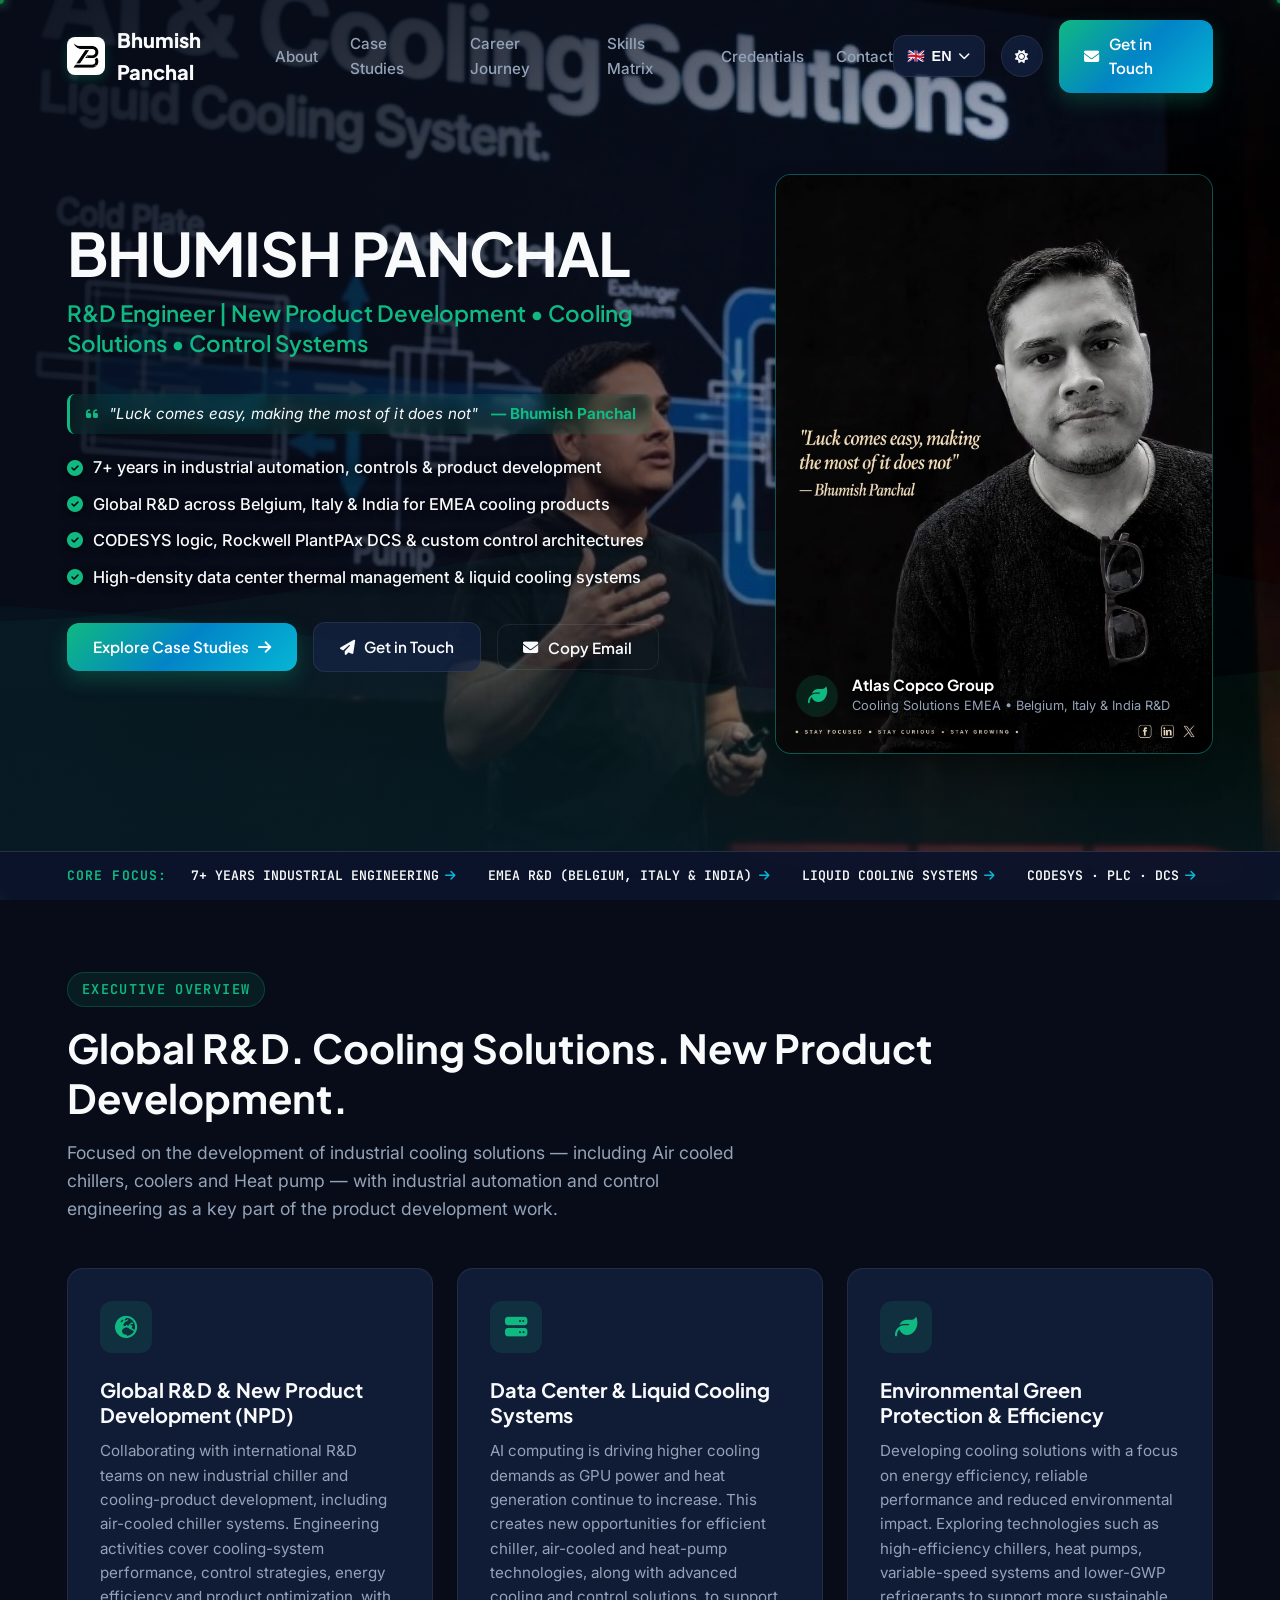
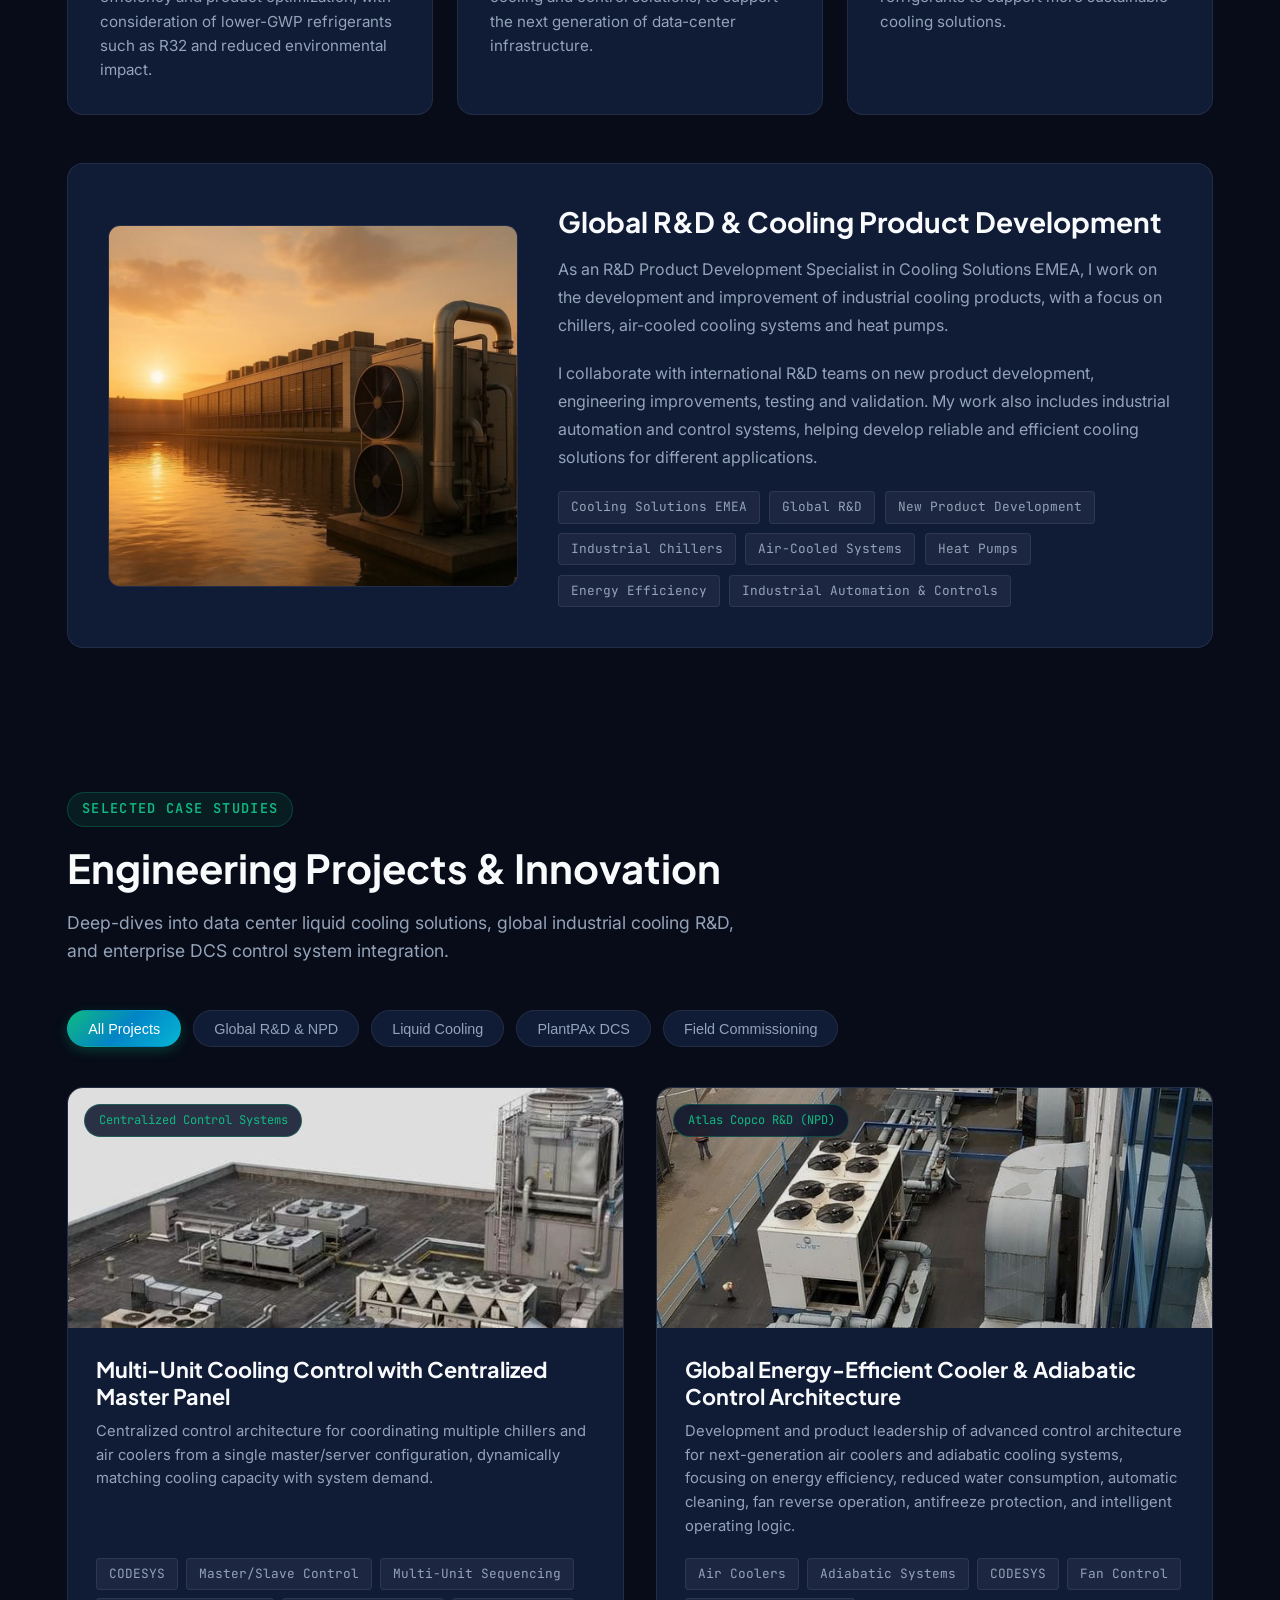
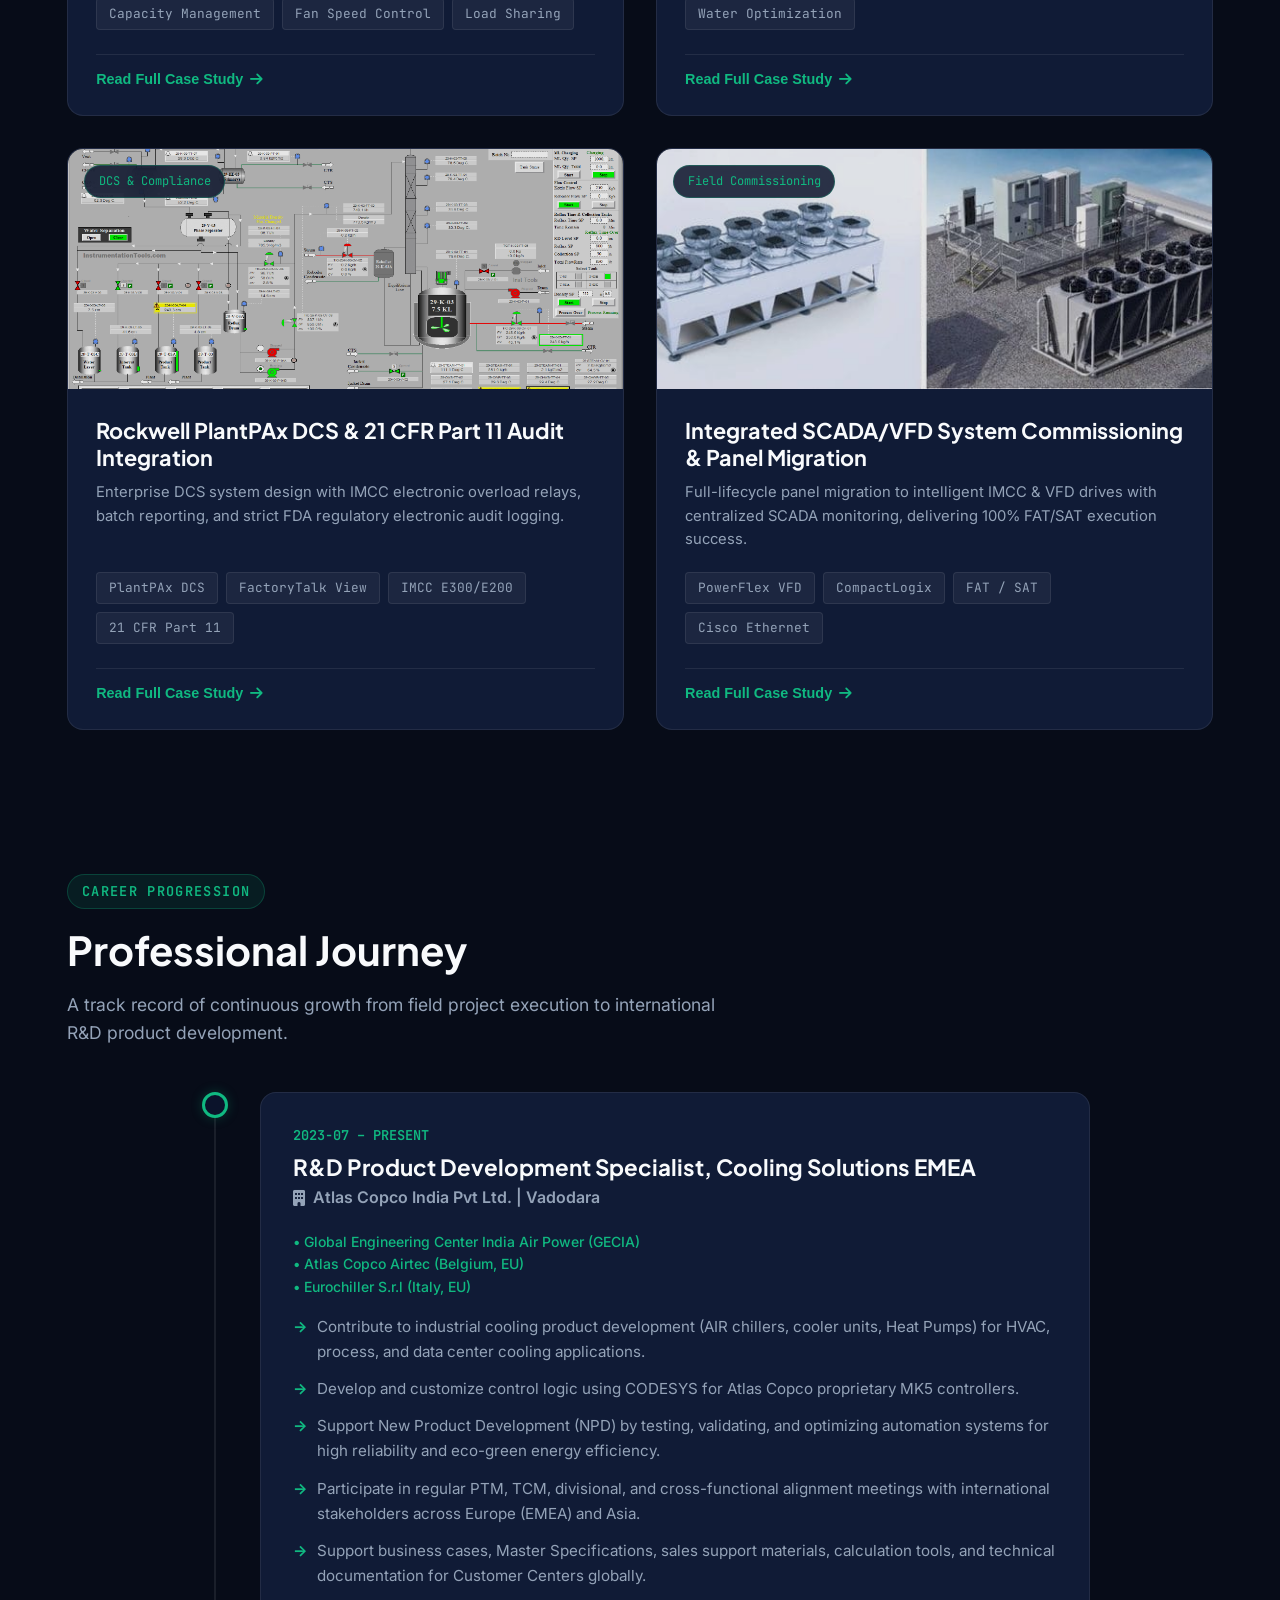
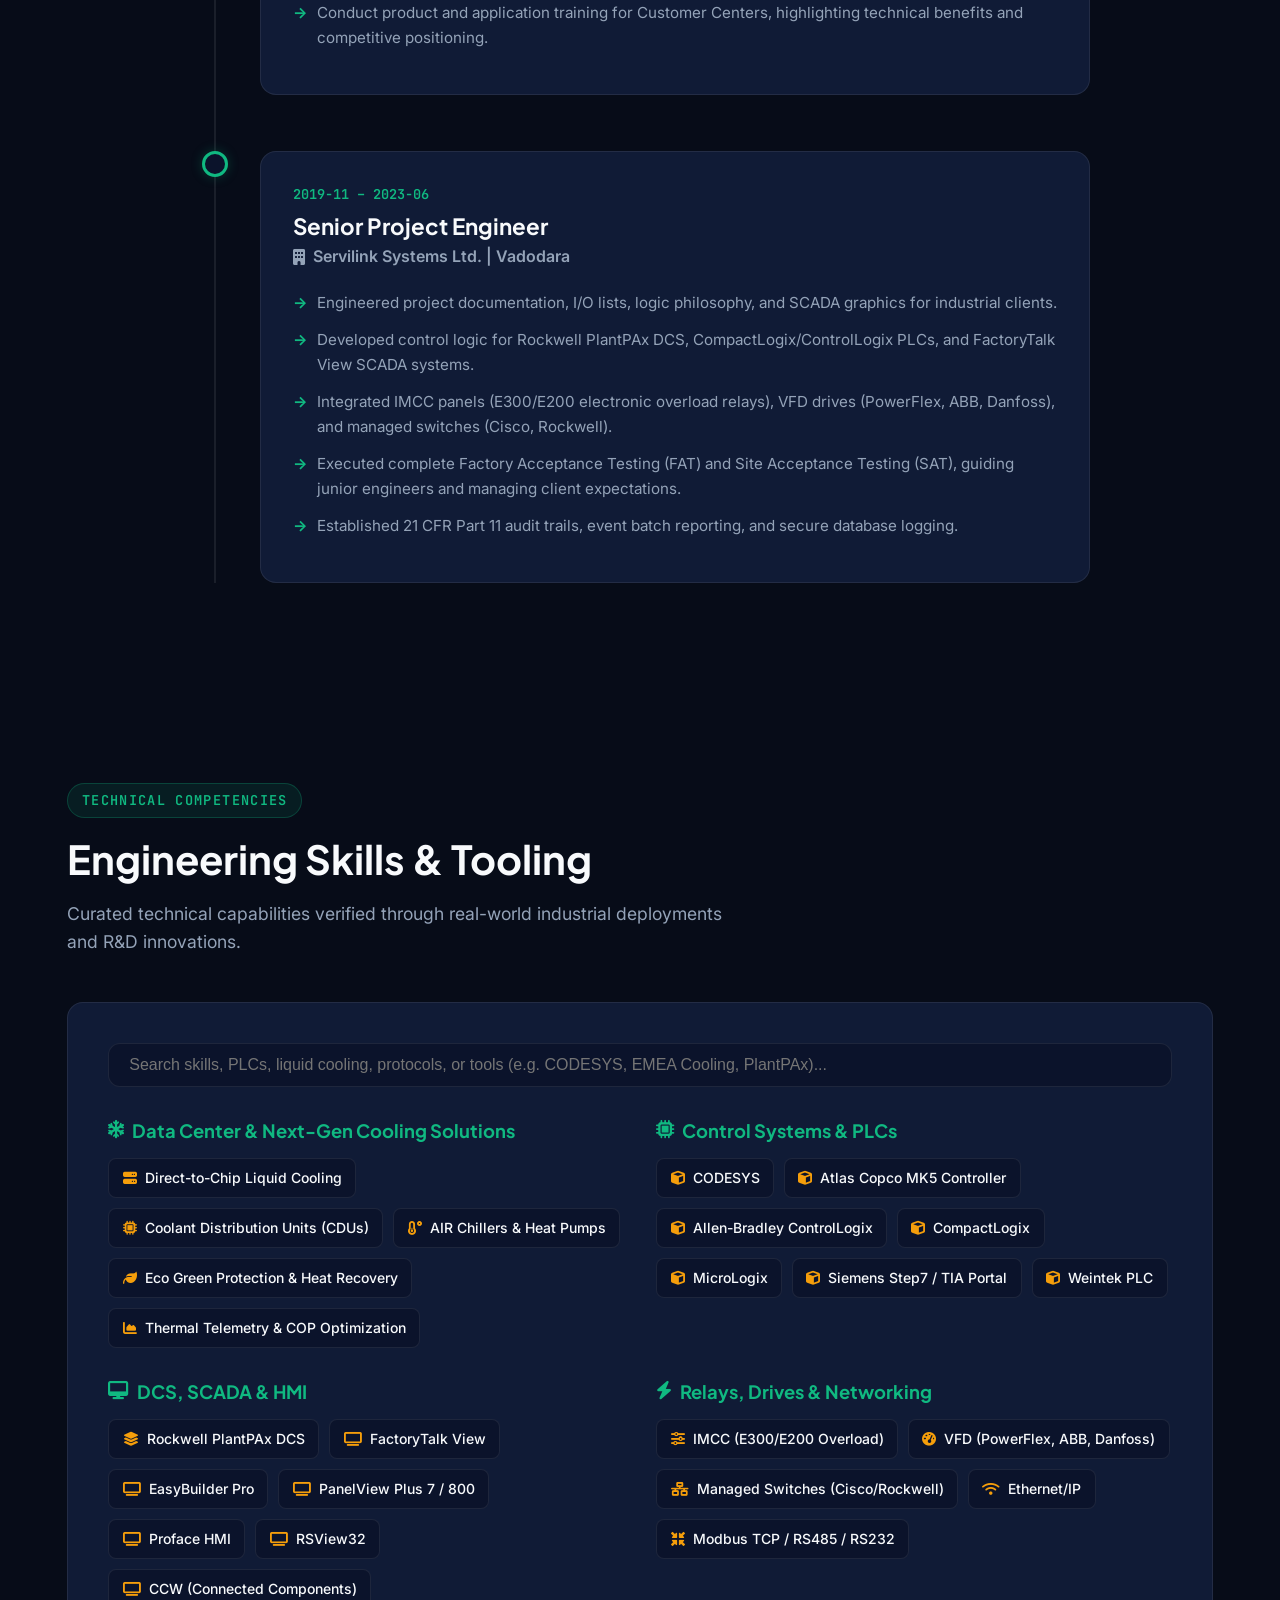
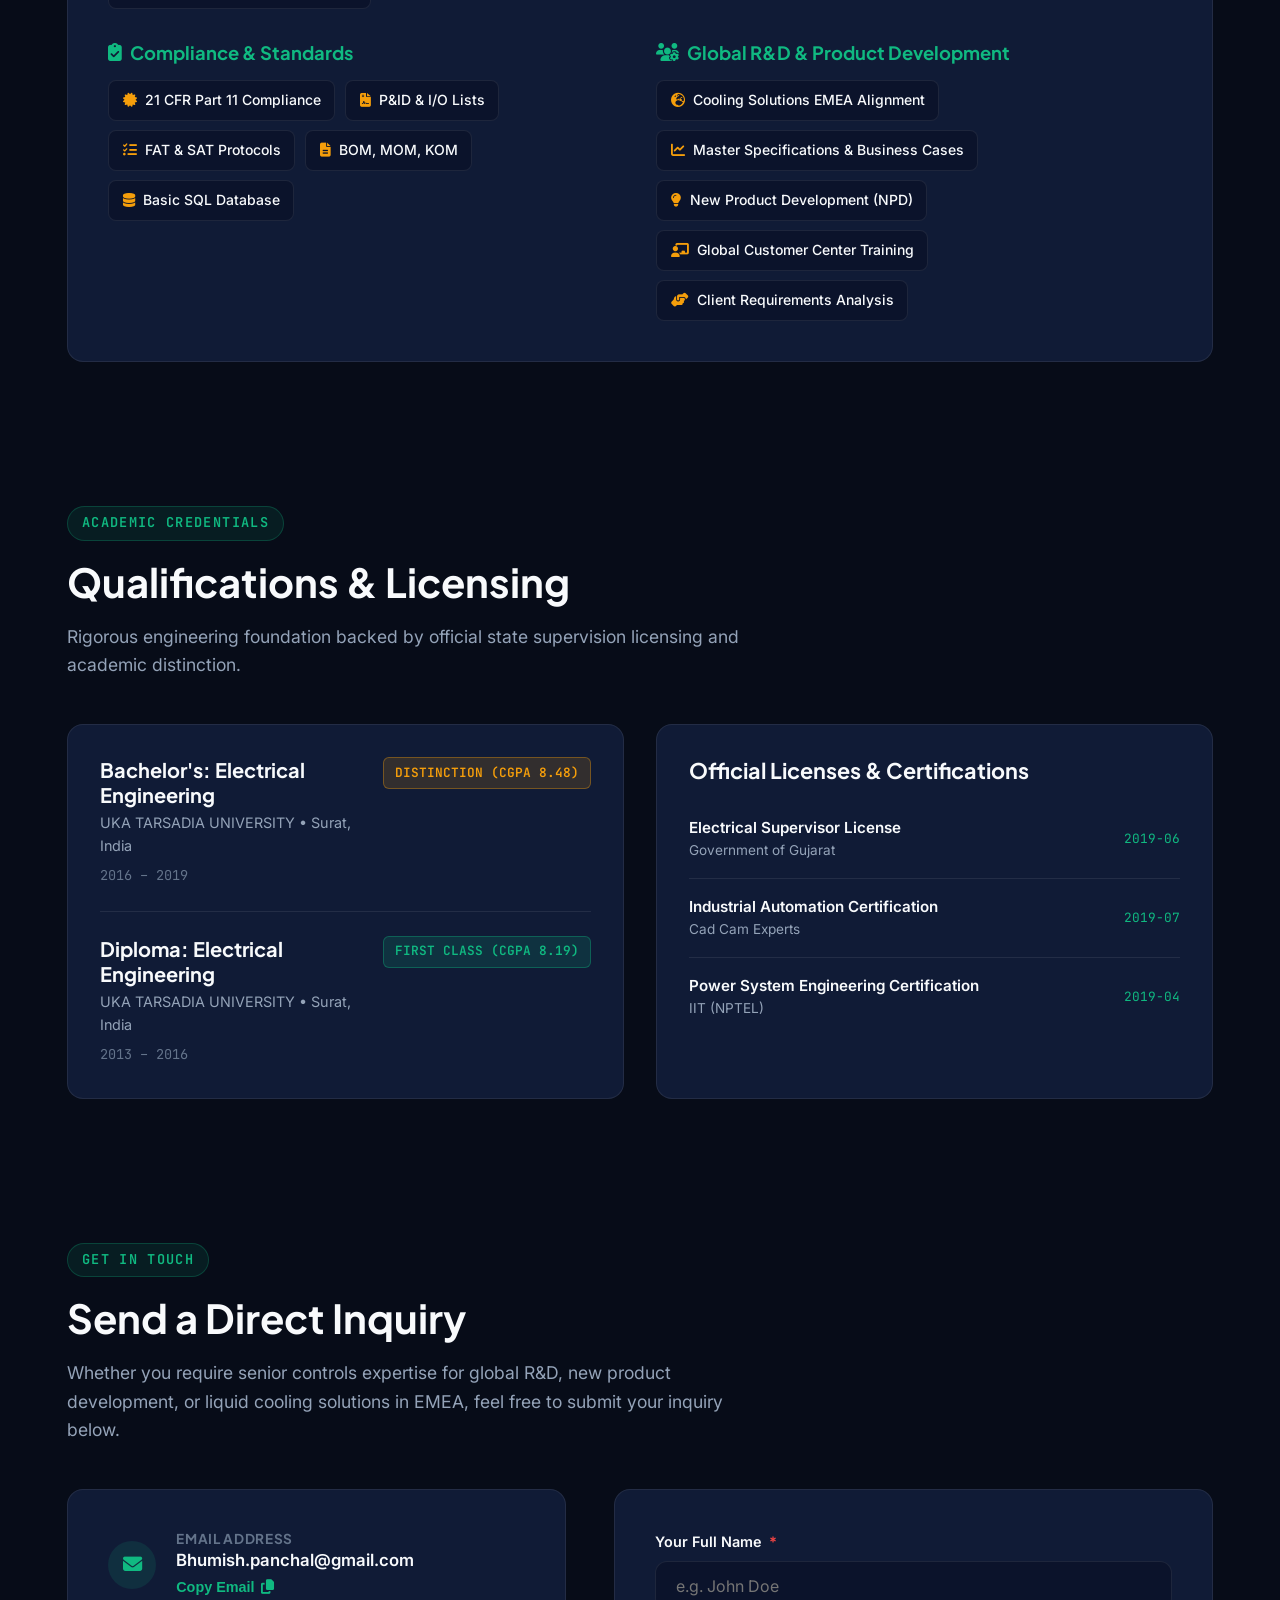
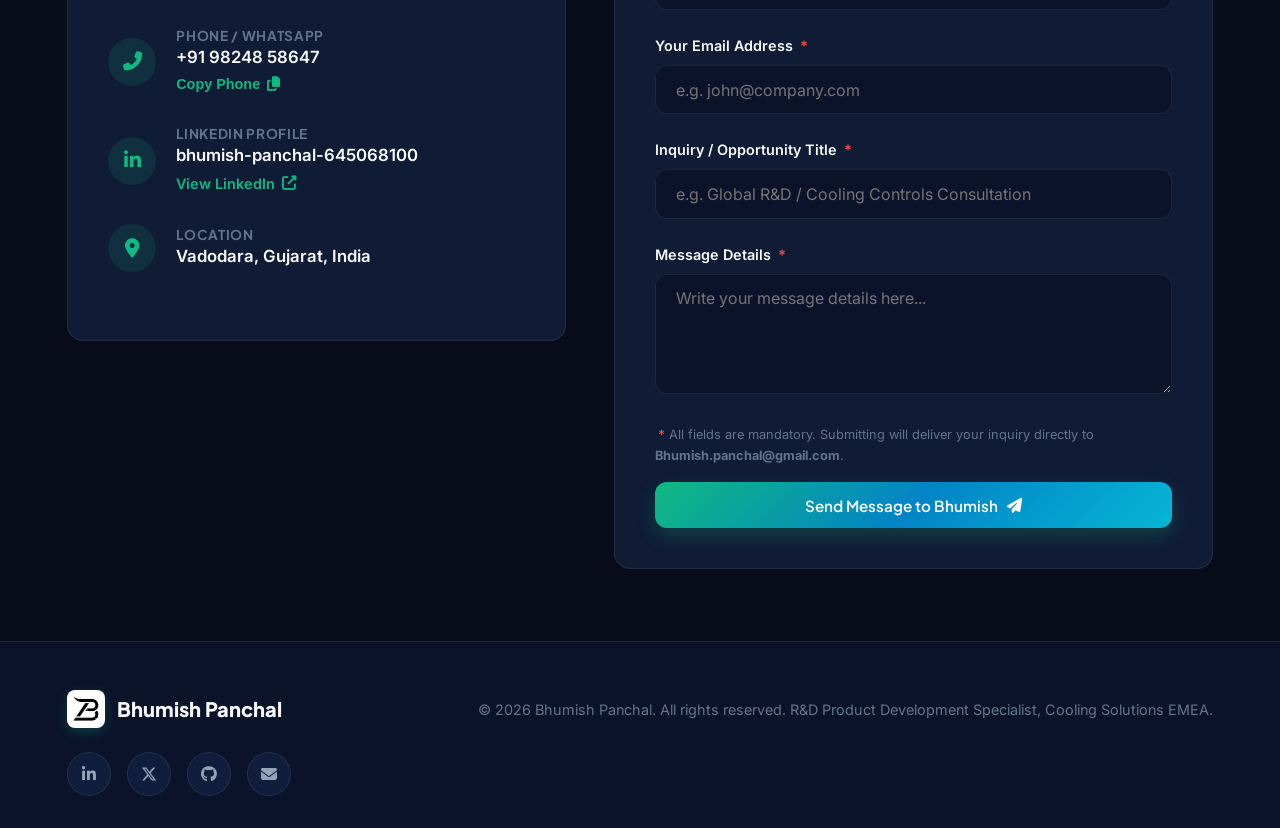
==== commit 40d581bb: "fix: Add Cache-Control headers and asset version parameters to immediately bypass stale browser cach" ====
--- a/index.html
+++ b/index.html
@@ -106,11 +106,16 @@
   }
   </script>
 
+  <!-- Cache Control Meta Tags to ensure immediate update delivery -->
+  <meta http-equiv="Cache-Control" content="no-cache, no-store, must-revalidate">
+  <meta http-equiv="Pragma" content="no-cache">
+  <meta http-equiv="Expires" content="0">
+
   <!-- Font Awesome Icons -->
   <link rel="stylesheet" href="https://cdnjs.cloudflare.com/ajax/libs/font-awesome/6.5.1/css/all.min.css">
 
-  <!-- Custom Stylesheet -->
-  <link rel="stylesheet" href="styles.css">
+  <!-- Custom Stylesheet with Cache Busting -->
+  <link rel="stylesheet" href="styles.css?v=2.0.1">
 </head>
 <body>
 
@@ -875,7 +880,7 @@
   <div id="google_translate_element" style="display:none;"></div>
   <script src="//translate.google.com/translate_a/element.js?cb=googleTranslateElementInit"></script>
 
-  <!-- Application Script -->
-  <script src="app.js"></script>
+  <!-- Application Script with Cache Busting -->
+  <script src="app.js?v=2.0.1"></script>
 </body>
 </html>
--- a/styles.css
+++ b/styles.css
@@ -305,22 +305,34 @@
   color: var(--accent-emerald);
 }
 
-/* Hide Google Translate top banner frame & popups */
+/* 100% Hide Google Translate top banner frame & header popups */
+.goog-te-banner-frame,
+iframe.goog-te-banner-frame,
 .goog-te-banner-frame.skiptranslate,
-.goog-te-banner-frame {
+iframe.skiptranslate,
+#goog-gt-tt,
+.goog-te-balloon-frame,
+.goog-te-spinner-pos,
+#google_translate_element .goog-te-gadget-simple {
   display: none !important;
+  visibility: hidden !important;
+  opacity: 0 !important;
+  height: 0 !important;
+  width: 0 !important;
+  max-height: 0 !important;
+  max-width: 0 !important;
+  overflow: hidden !important;
+  pointer-events: none !important;
 }
 
 body {
   top: 0px !important;
-}
-
-#goog-gt-tt, .goog-te-balloon-frame {
-  display: none !important;
+  position: static !important;
+  margin-top: 0px !important;
 }
 
 .goog-text-highlight {
-  background: none !important;
+  background-color: transparent !important;
   box-shadow: none !important;
 }
 
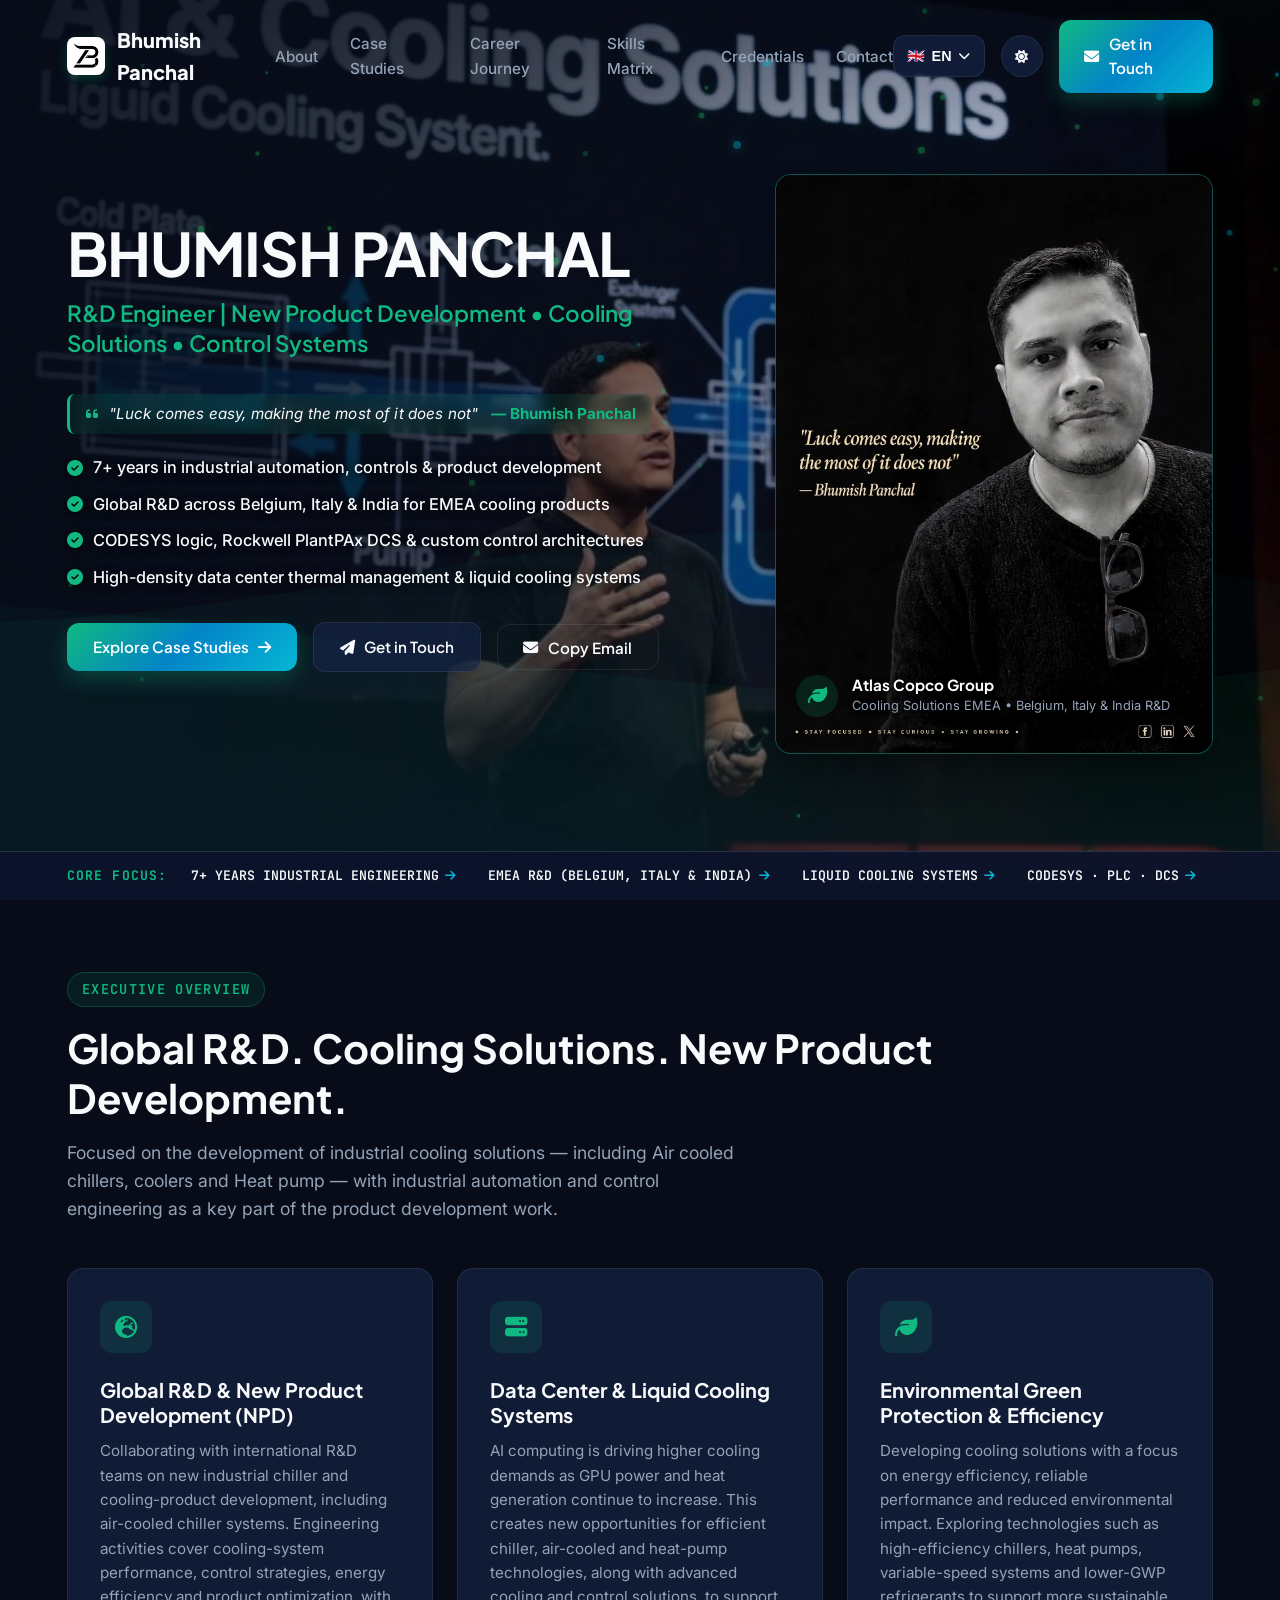
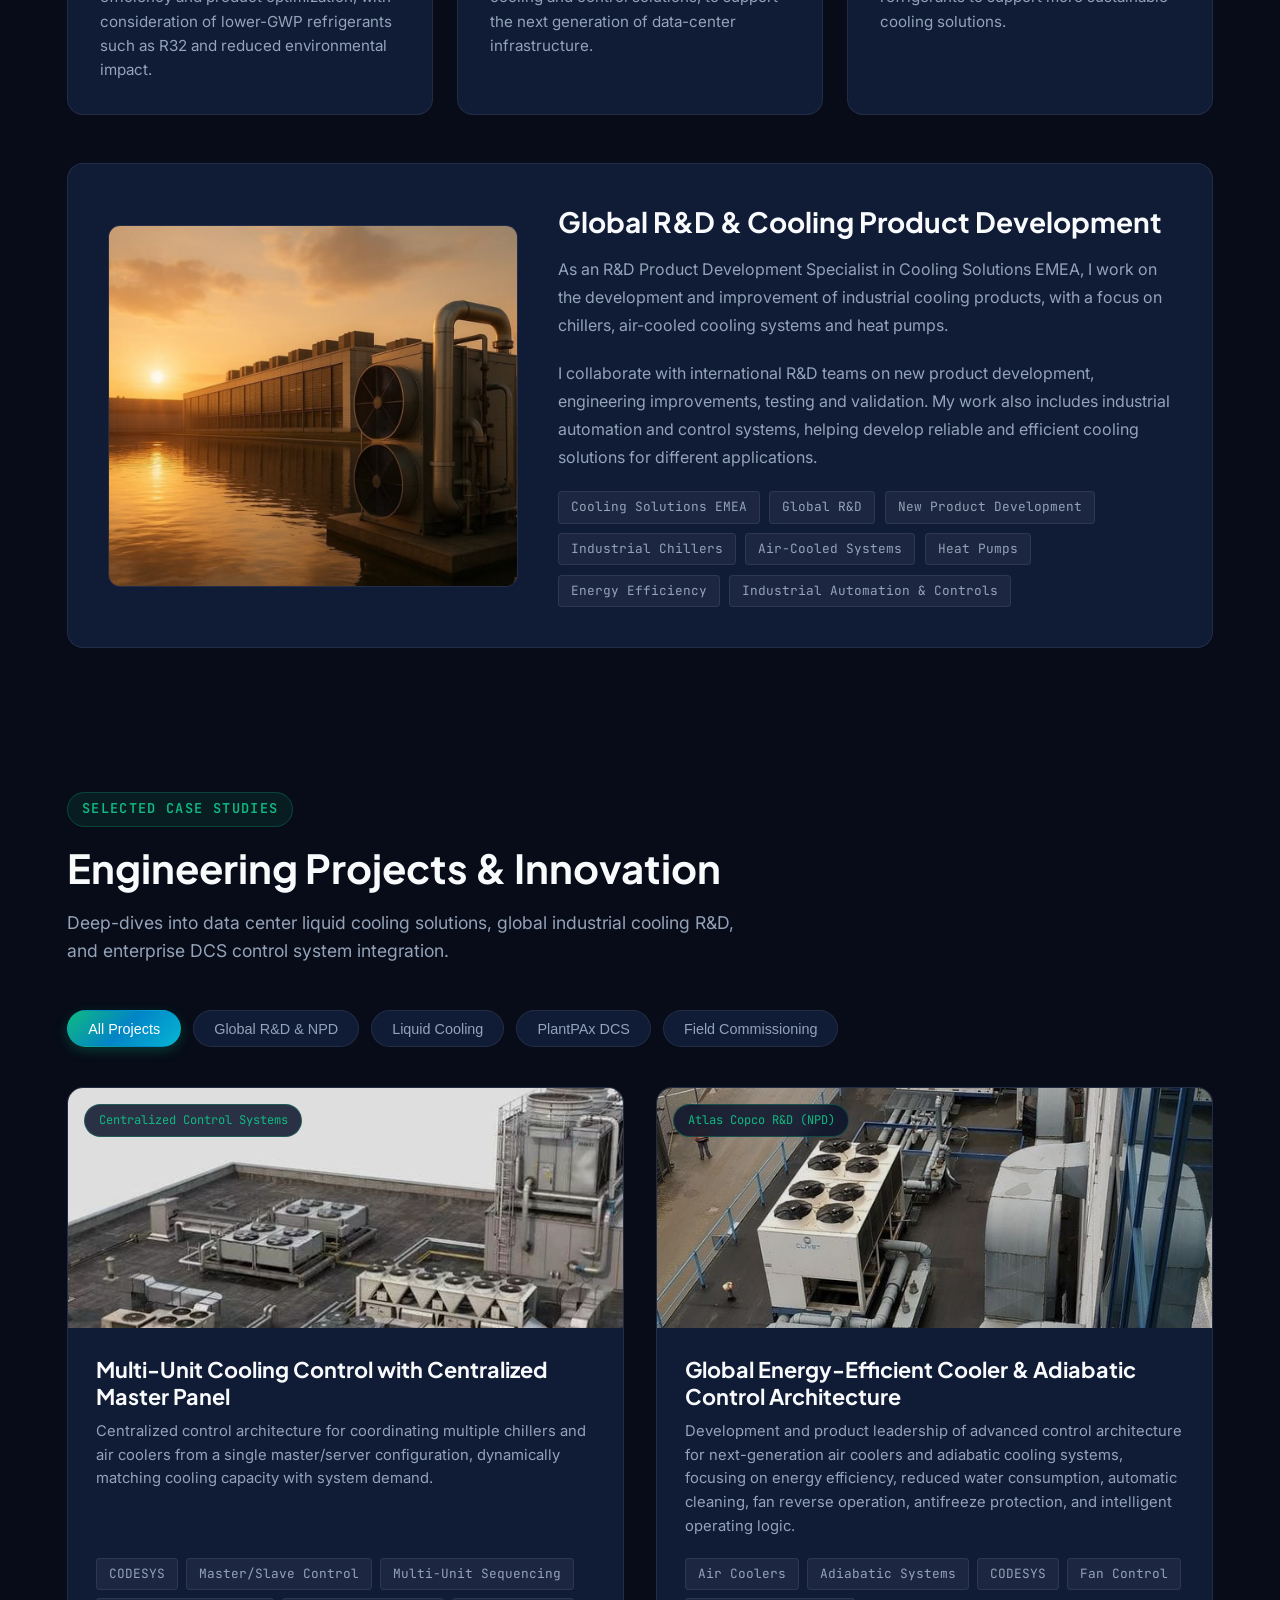
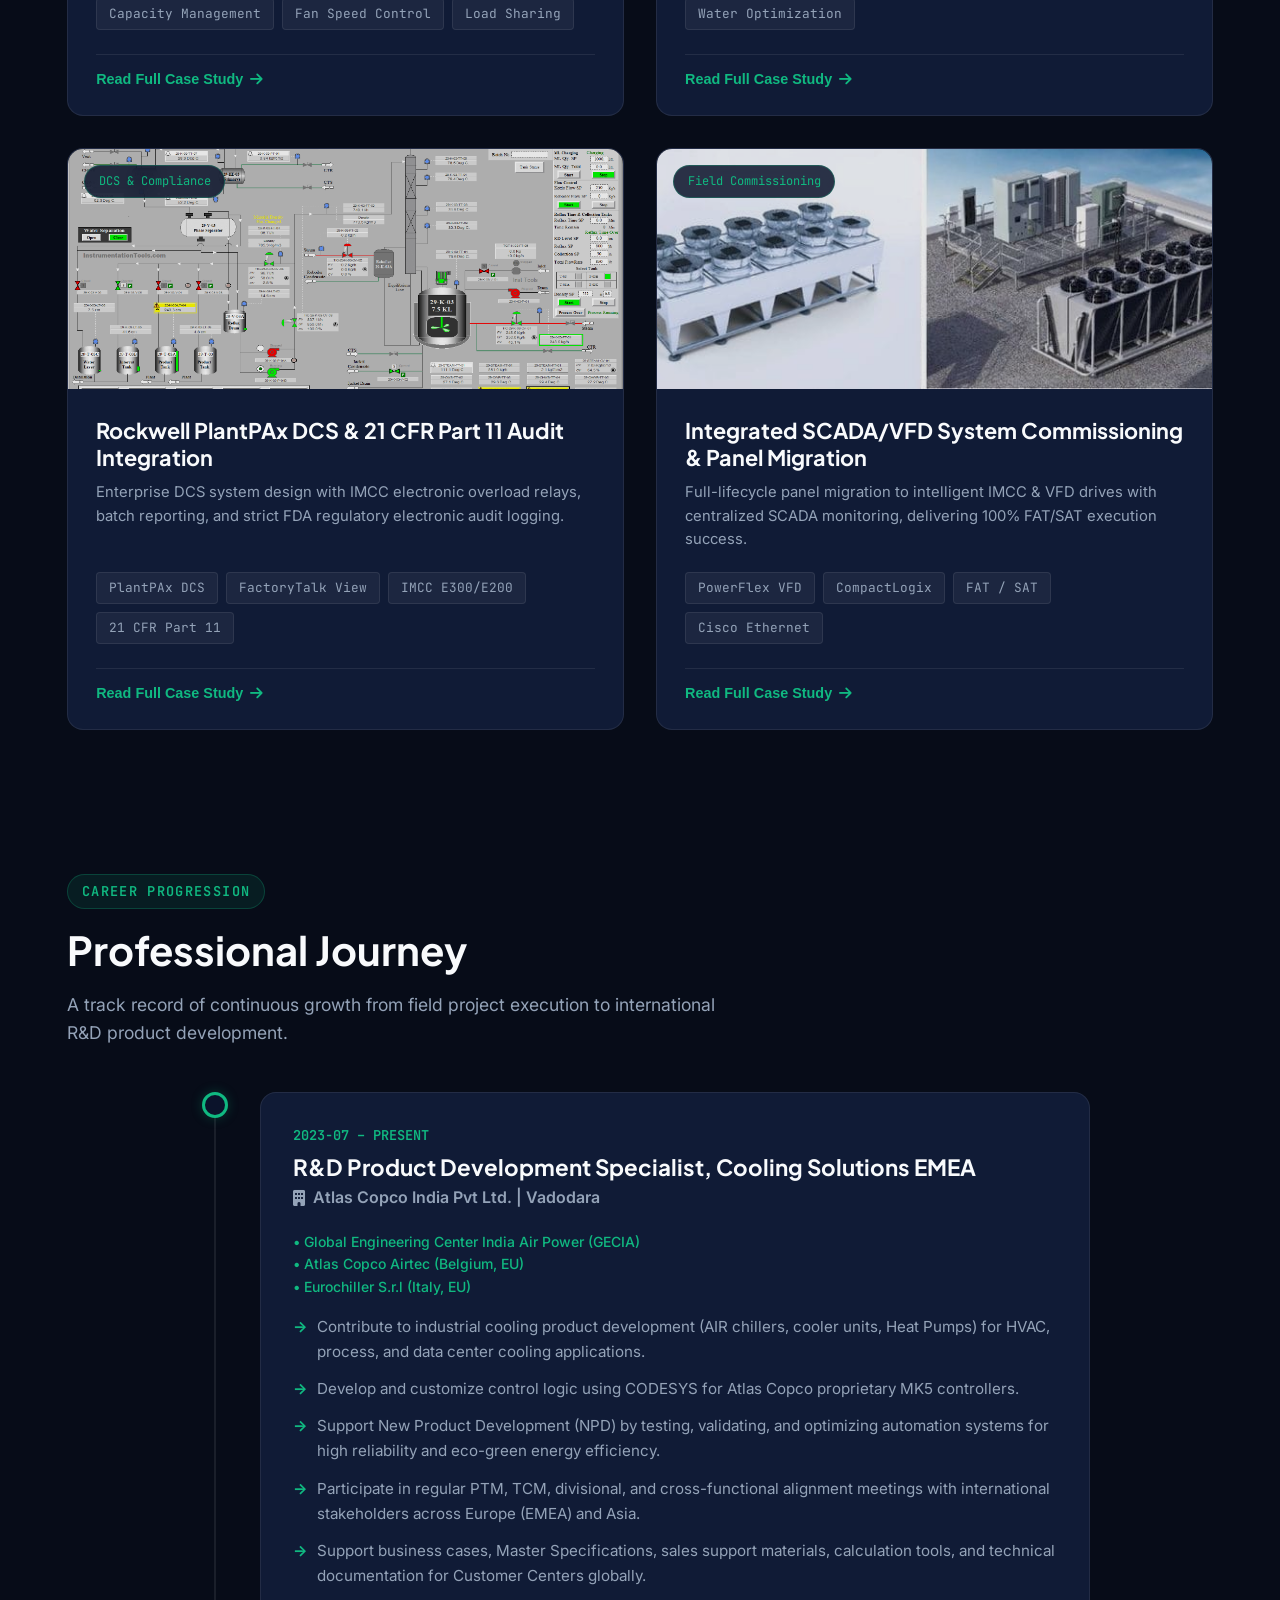
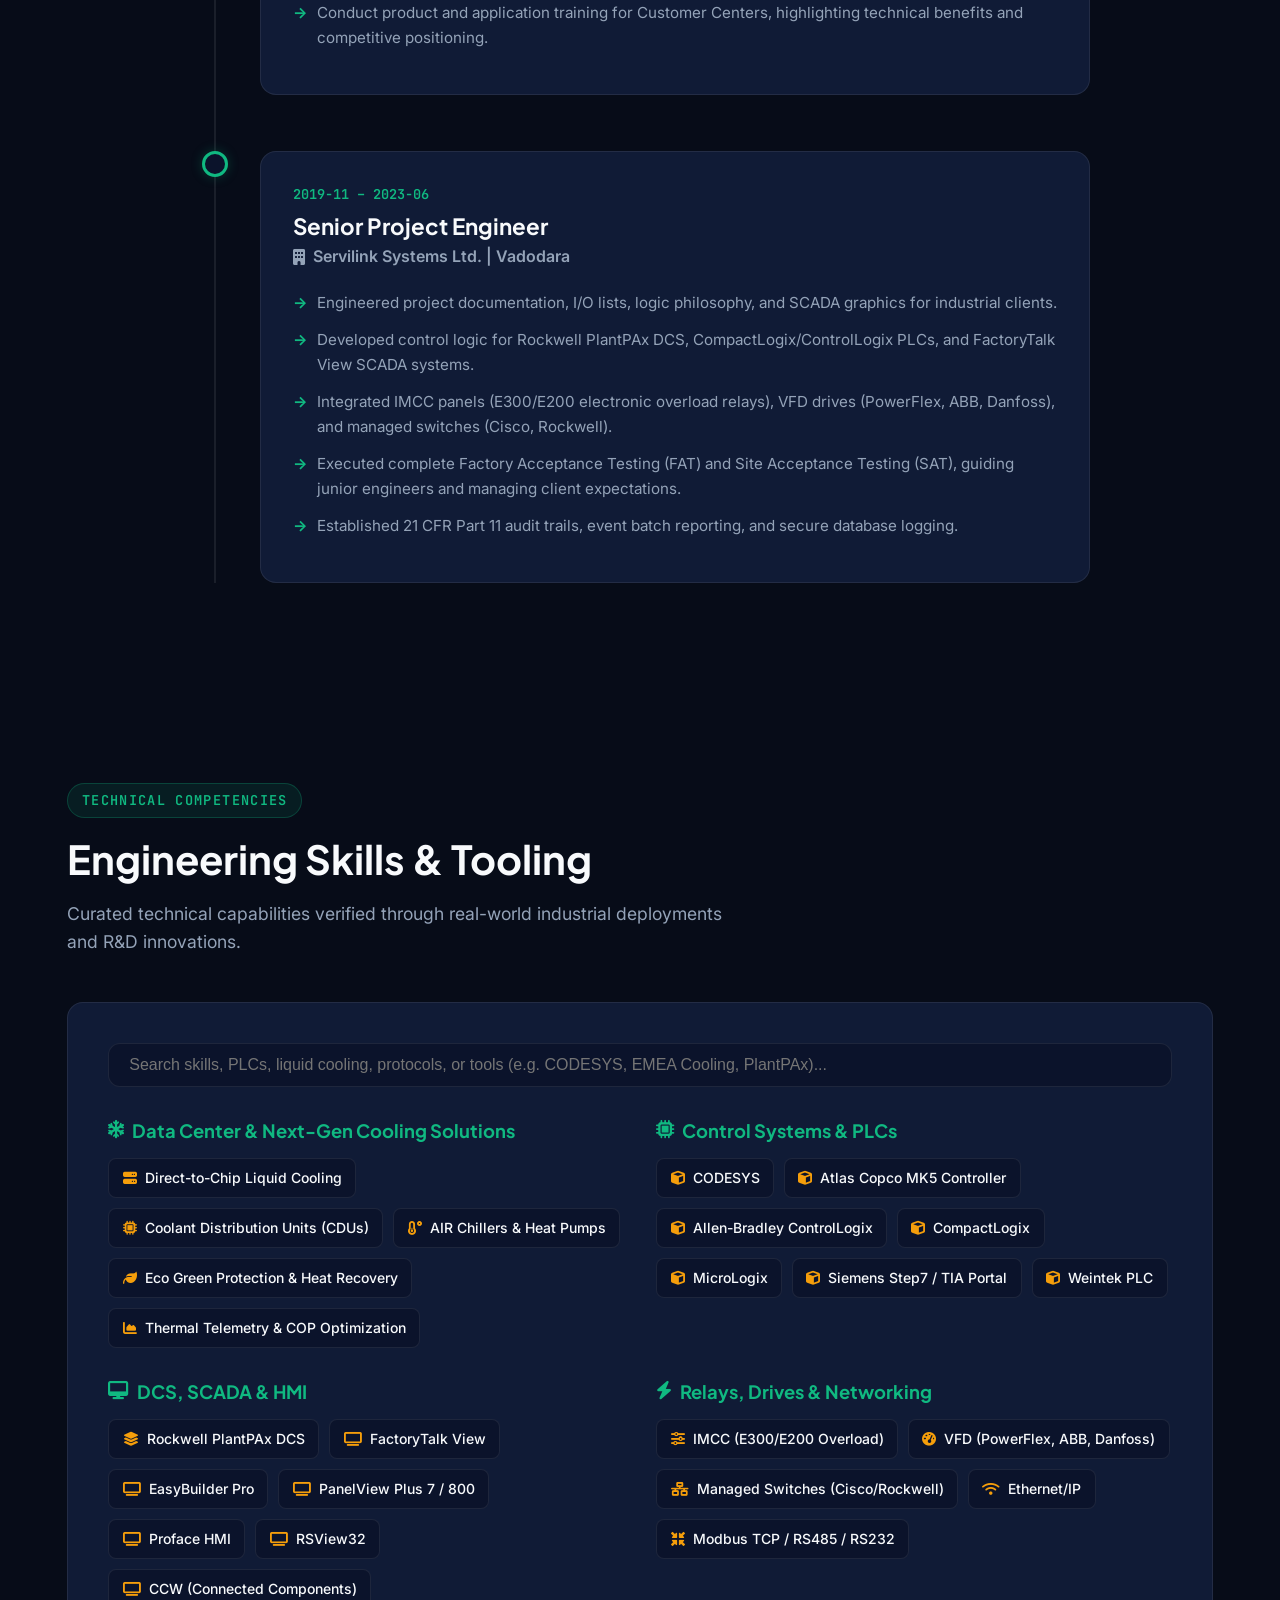
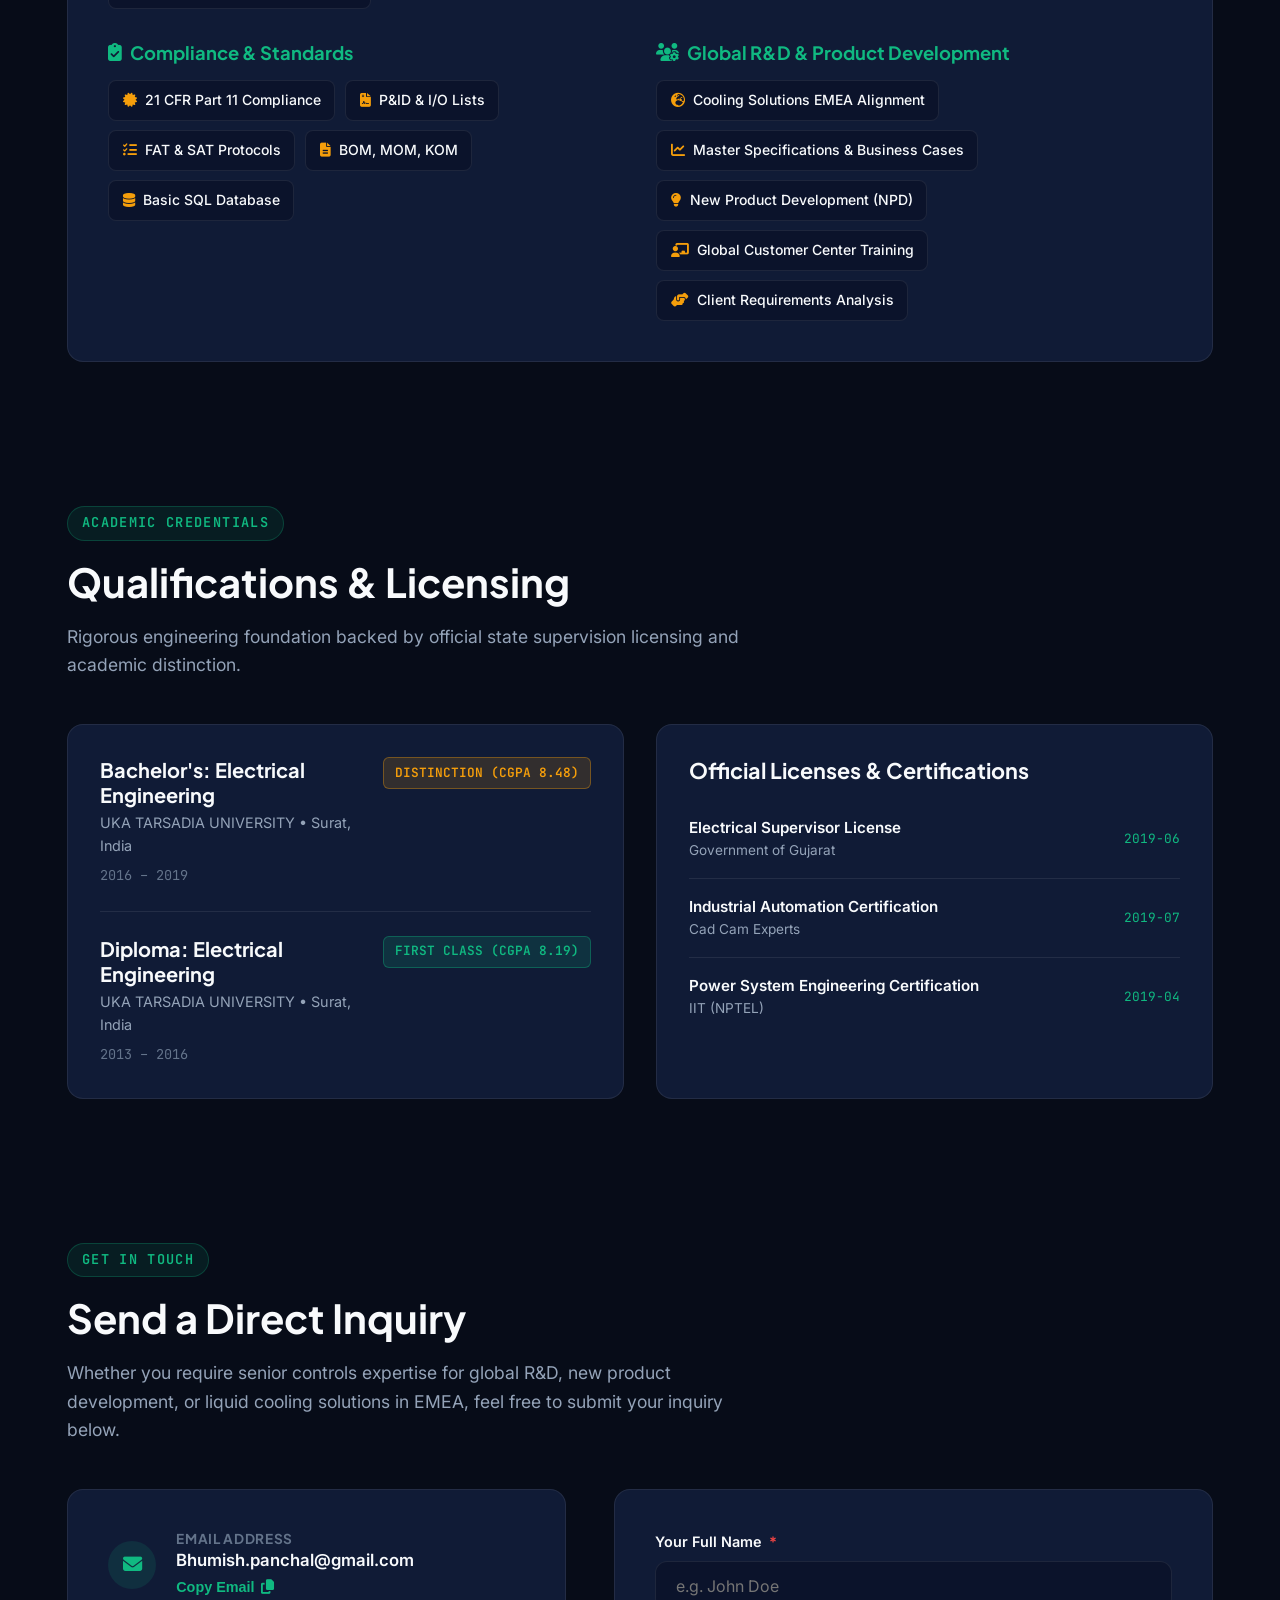
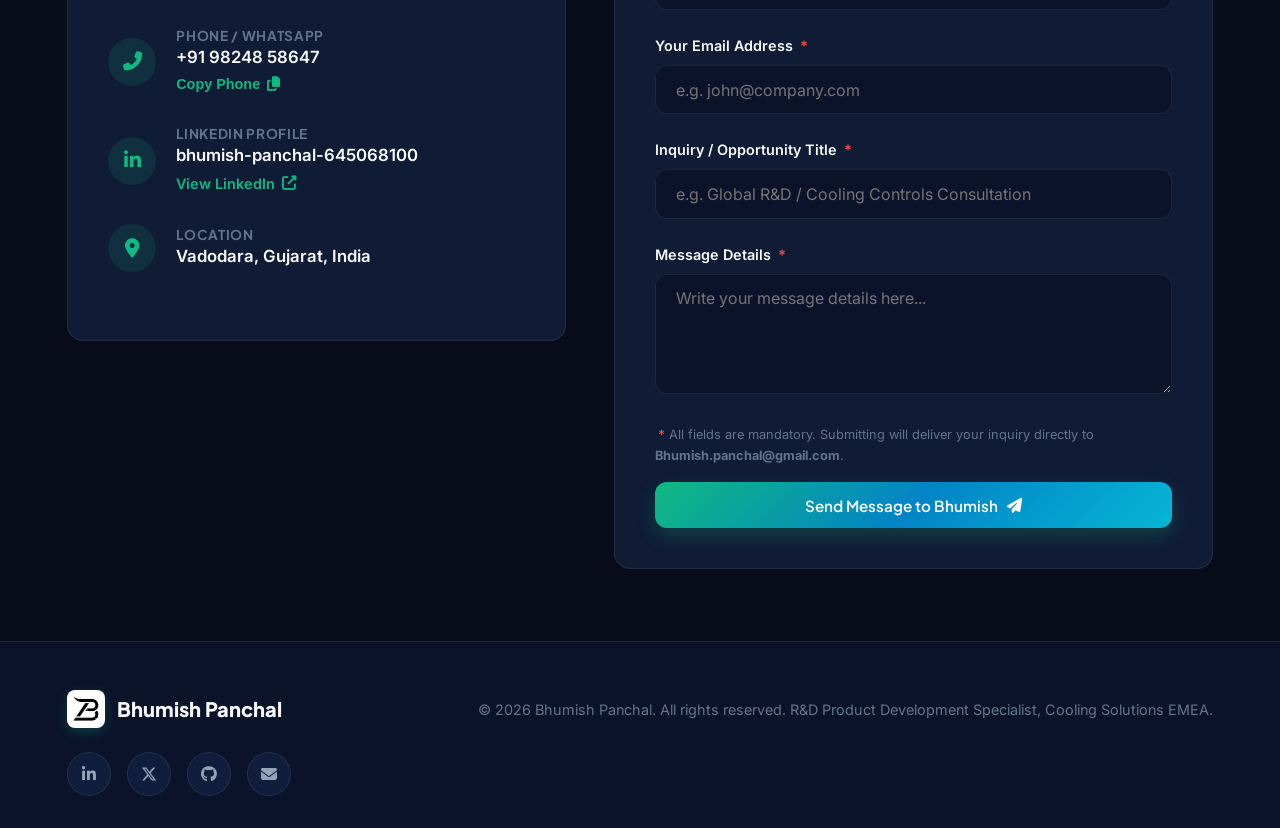
==== commit bb5e2e31: "fix: Resolve Public Suffix cookie rejection on github.io and unhide container for instant dropdown t" ====
--- a/index.html
+++ b/index.html
@@ -115,7 +115,7 @@
   <link rel="stylesheet" href="https://cdnjs.cloudflare.com/ajax/libs/font-awesome/6.5.1/css/all.min.css">
 
   <!-- Custom Stylesheet with Cache Busting -->
-  <link rel="stylesheet" href="styles.css?v=2.0.1">
+  <link rel="stylesheet" href="styles.css?v=2.0.2">
 </head>
 <body>
 
@@ -877,10 +877,10 @@
   </div>
 
   <!-- Hidden Google Translate Element & Initialization -->
-  <div id="google_translate_element" style="display:none;"></div>
+  <div id="google_translate_element" style="position:absolute;top:-9999px;left:-9999px;opacity:0;pointer-events:none;"></div>
   <script src="//translate.google.com/translate_a/element.js?cb=googleTranslateElementInit"></script>
 
   <!-- Application Script with Cache Busting -->
-  <script src="app.js?v=2.0.1"></script>
+  <script src="app.js?v=2.0.2"></script>
 </body>
 </html>
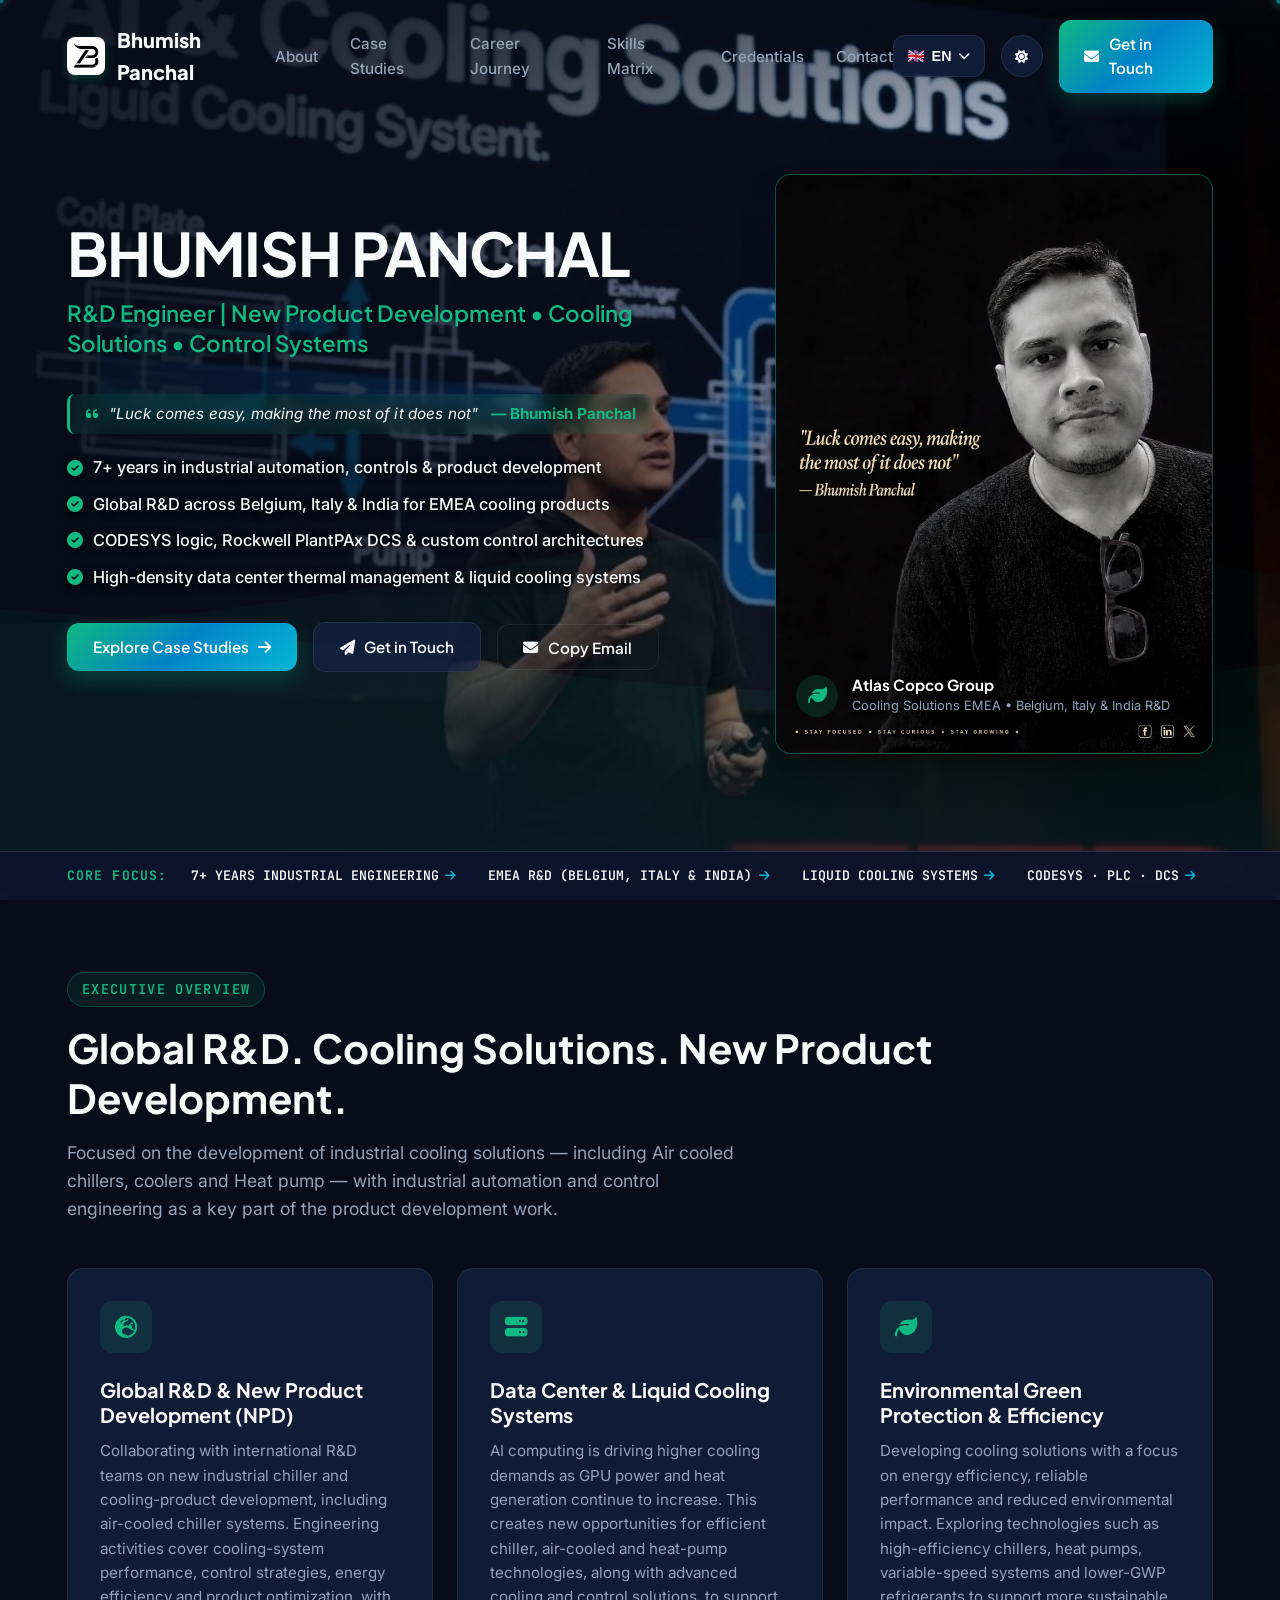
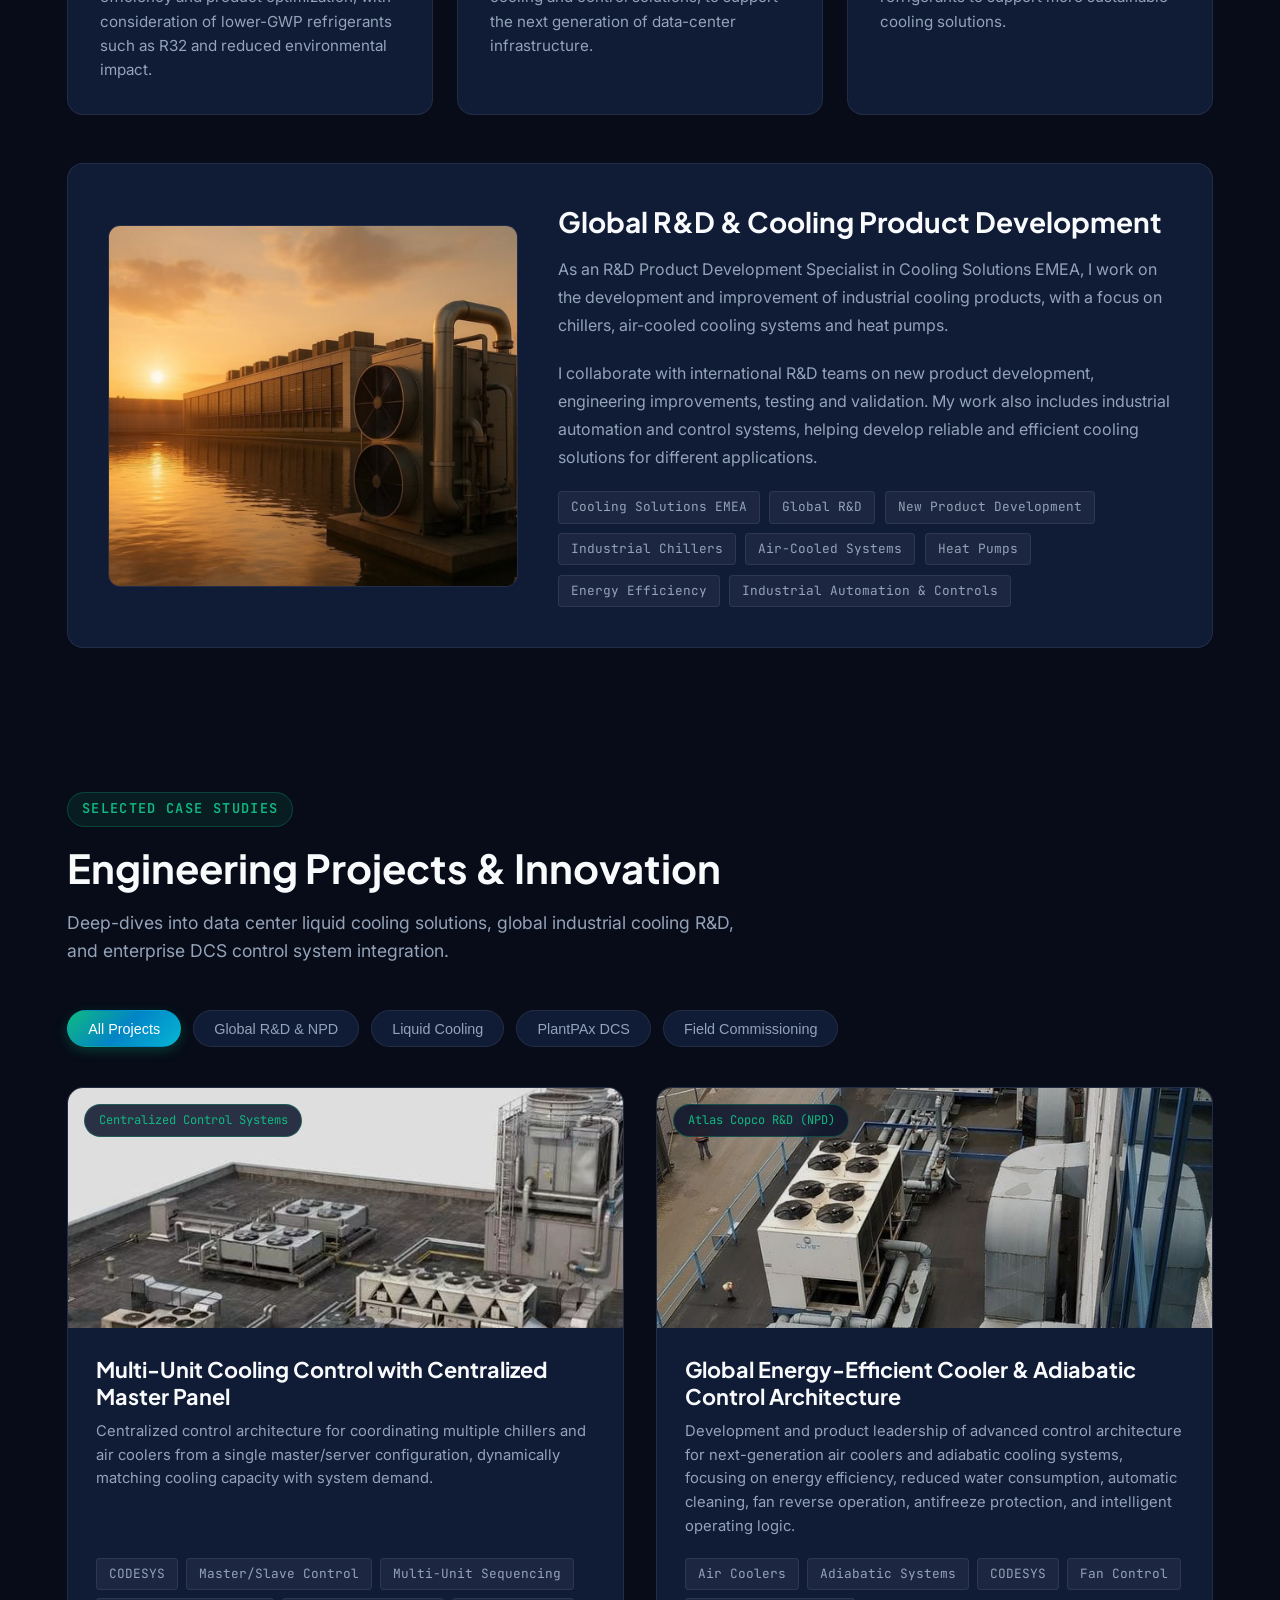
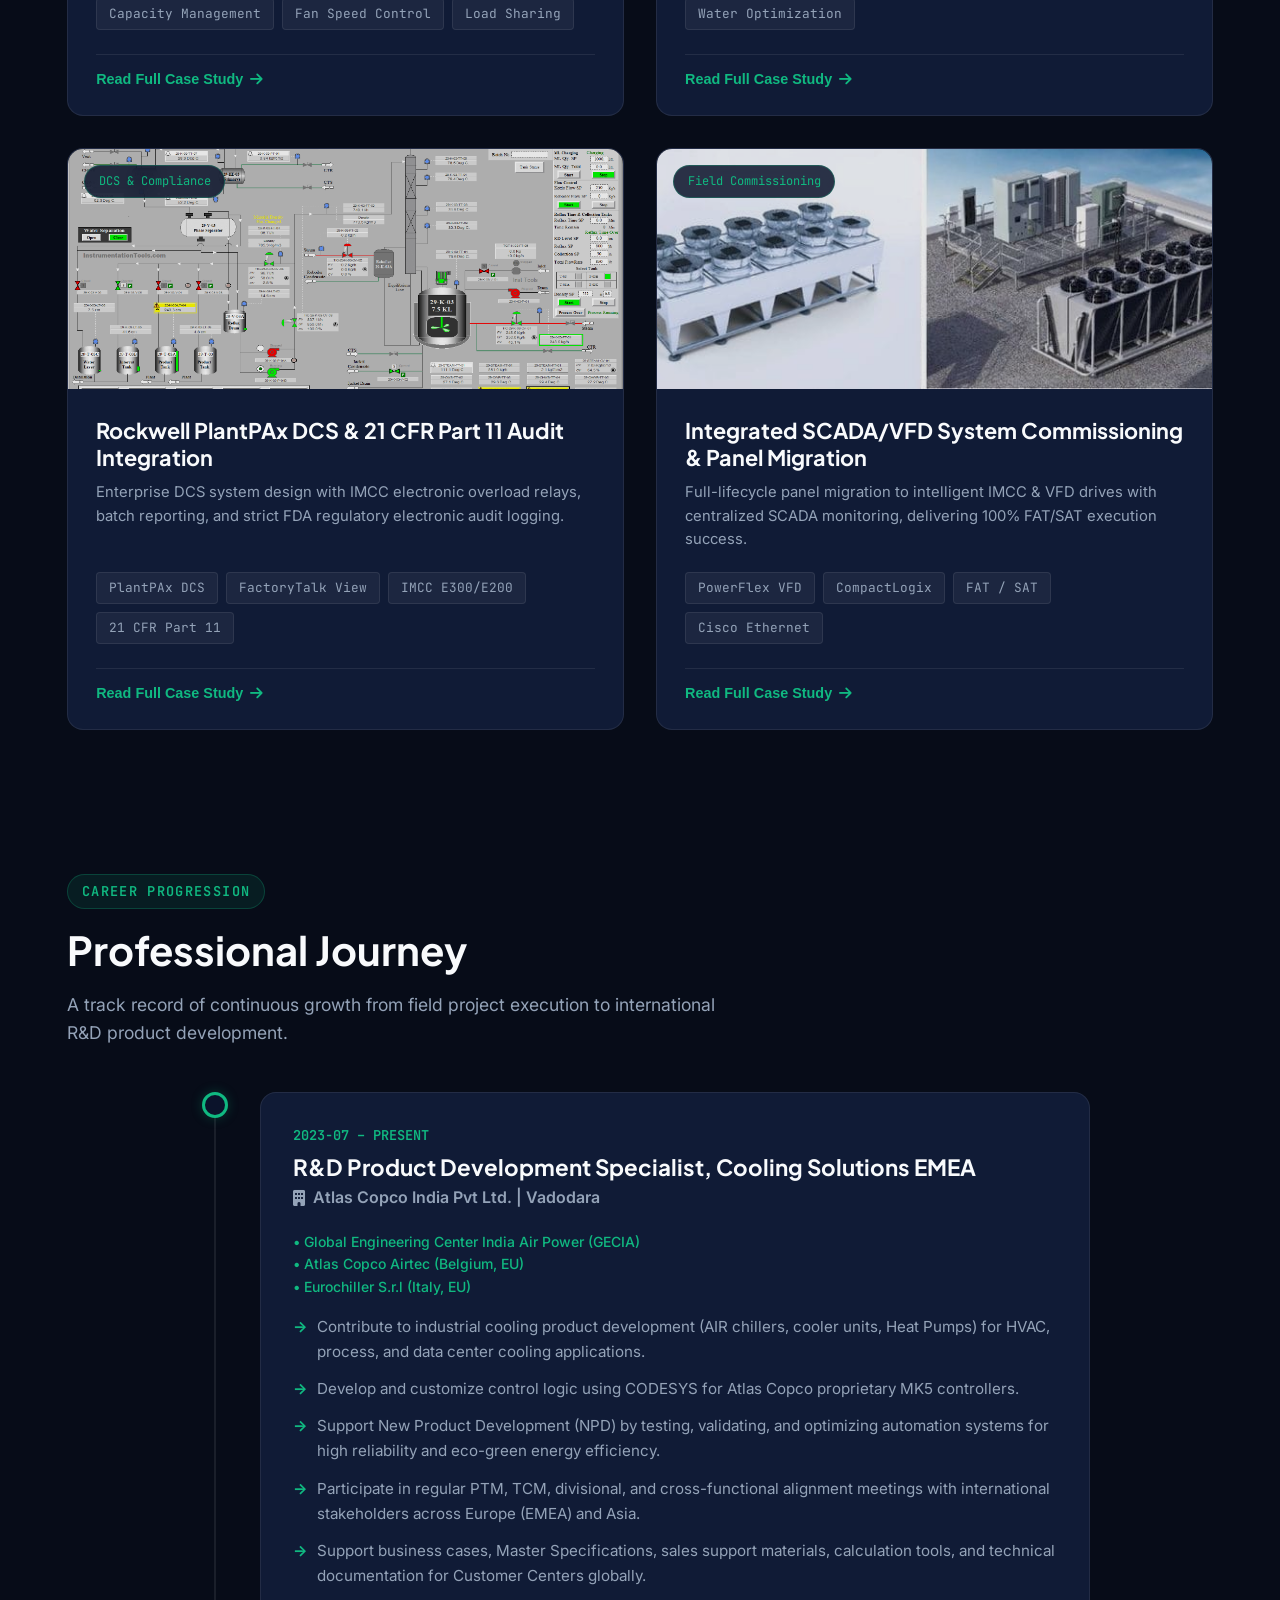
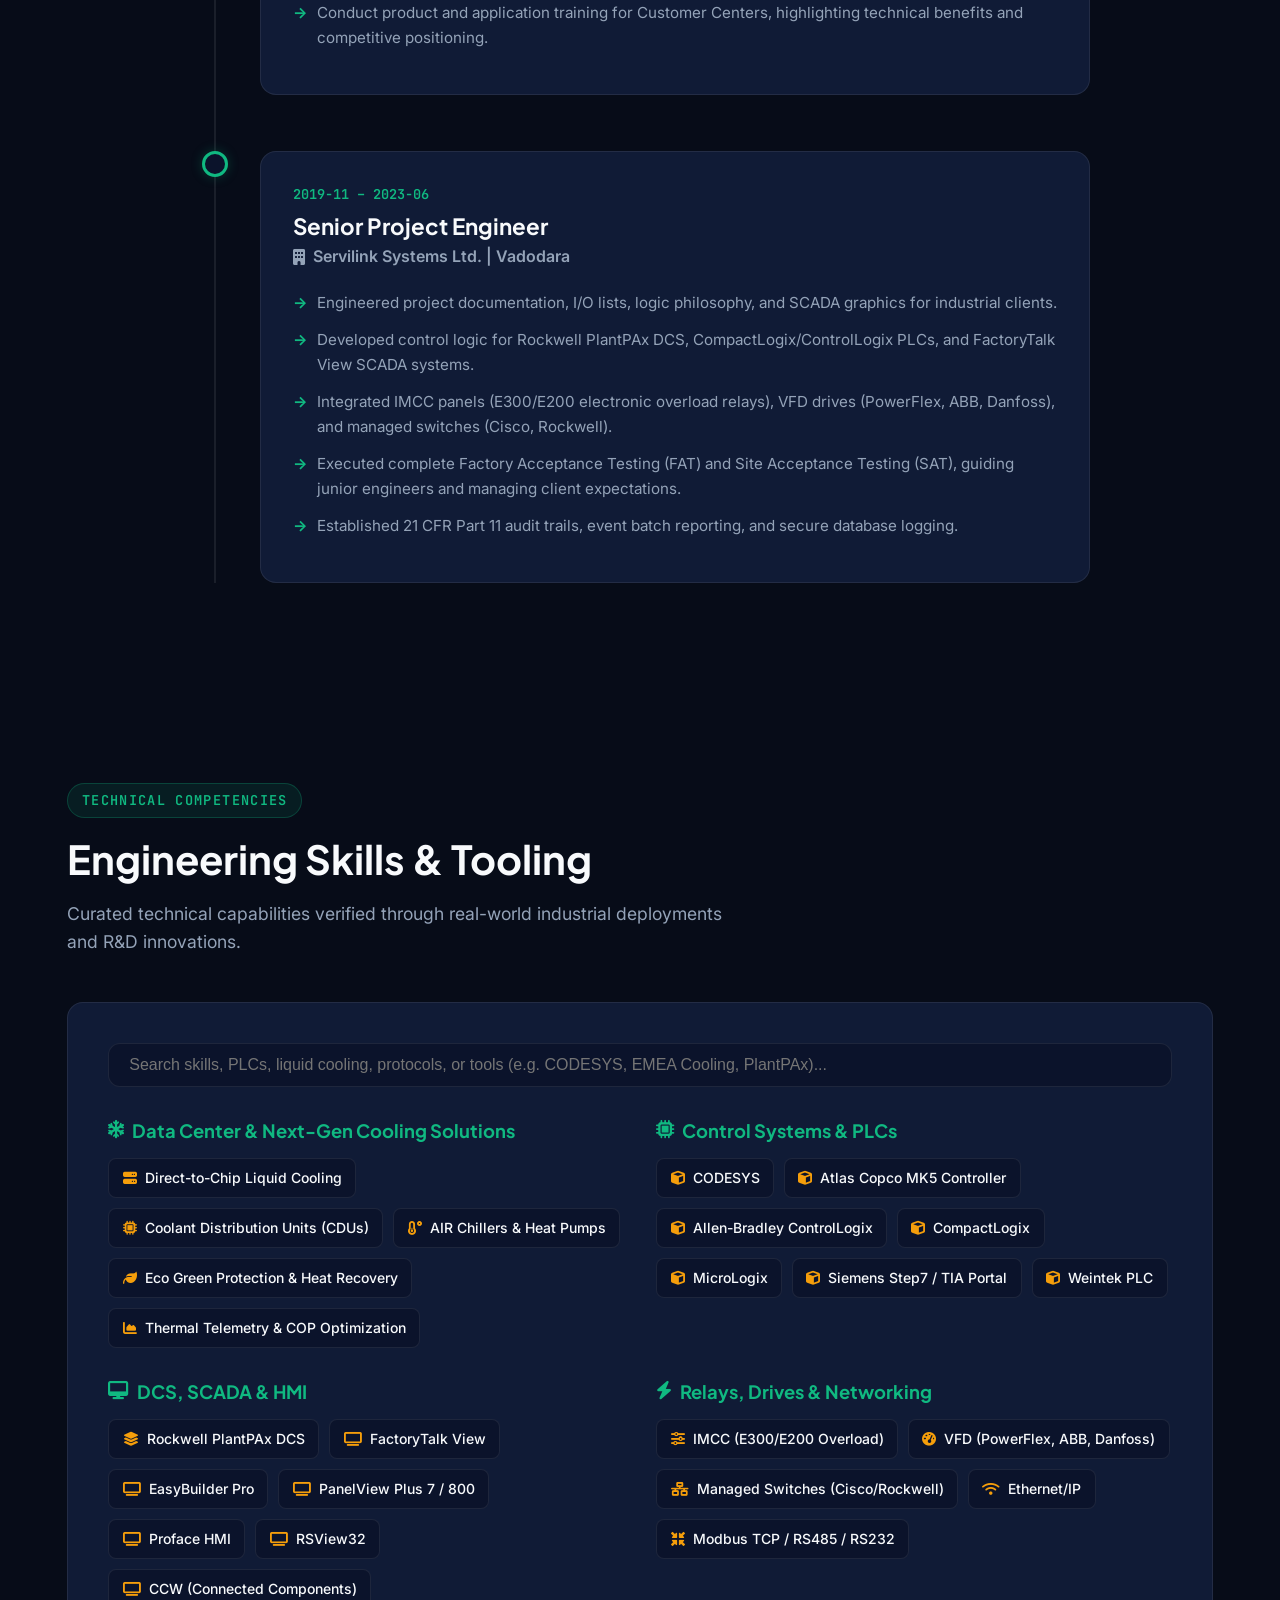
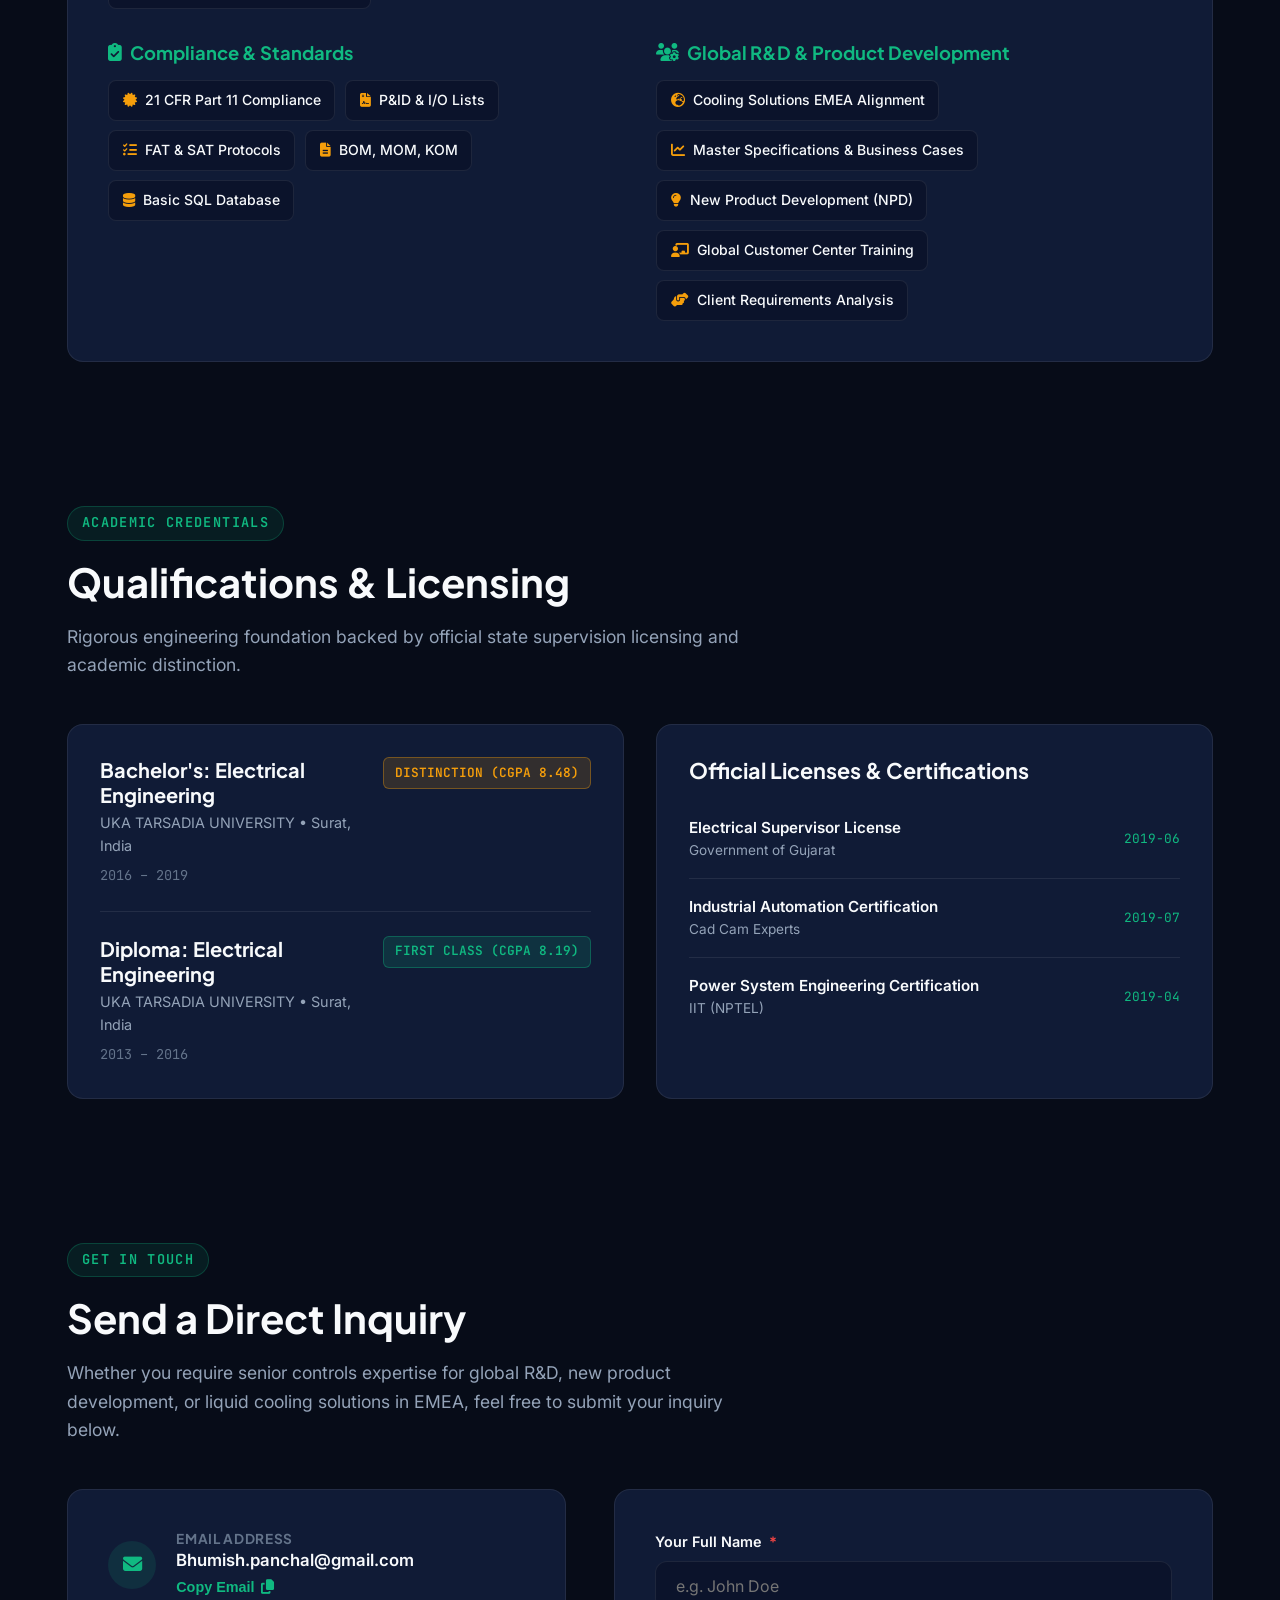
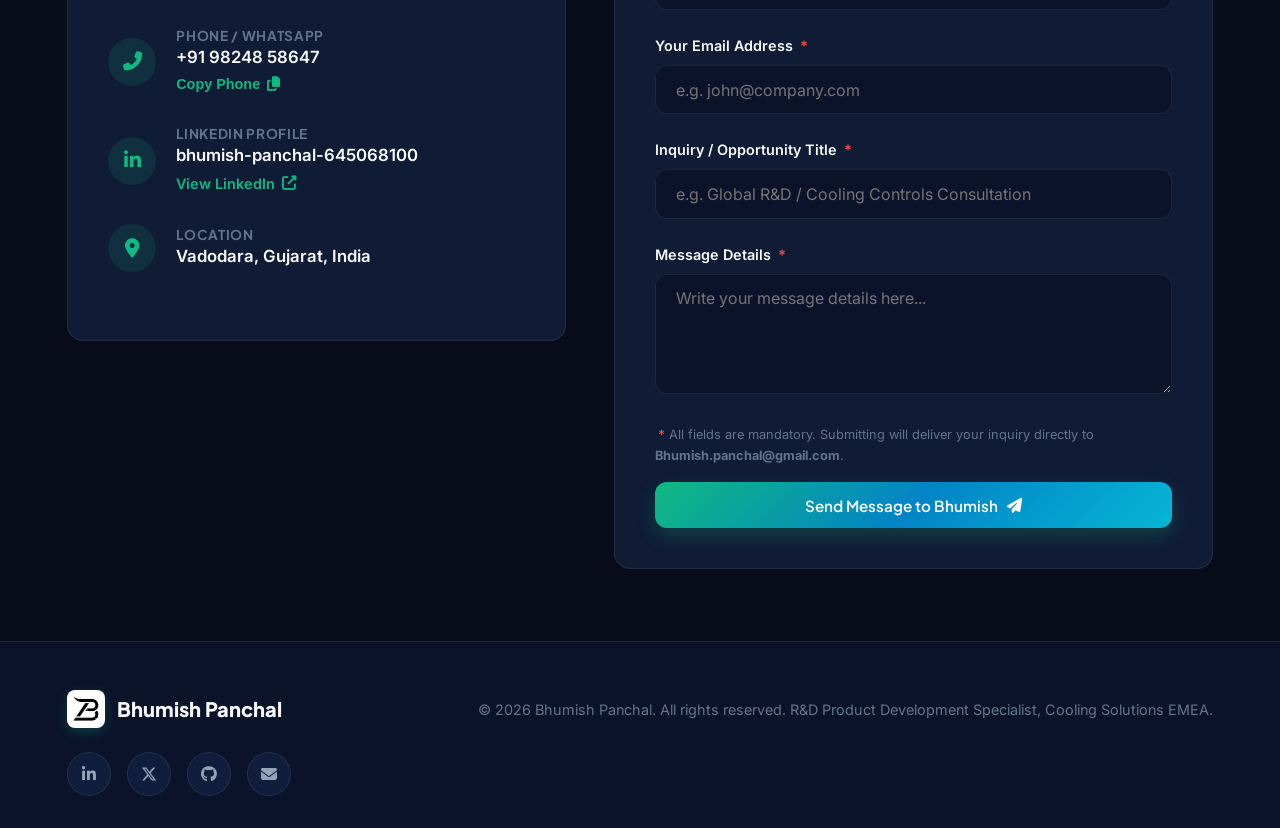
==== commit 82c31f46: "fix: Align Googlebot Favicon and Search Snippet Thumbnail schema (BP logo for favicon, photo for sni" ====
--- a/index.html
+++ b/index.html
@@ -24,14 +24,16 @@
     })(window, document, "clarity", "script", "yg7cek59s3");
   </script>
   
-  <!-- Favicon / Icons -->
+  <!-- Favicon / Icons (Googlebot-Favicon Compliant: 48x48+ multiples of BP logo) -->
+  <link rel="icon" type="image/png" sizes="48x48" href="https://bhumish-panchal.github.io/portfolio/assets/bp_logo_favicon.png">
+  <link rel="icon" type="image/png" sizes="96x96" href="https://bhumish-panchal.github.io/portfolio/assets/bp_logo_favicon.png">
+  <link rel="icon" type="image/png" sizes="192x192" href="https://bhumish-panchal.github.io/portfolio/assets/android-chrome-192x192.png">
   <link rel="icon" type="image/png" sizes="512x512" href="https://bhumish-panchal.github.io/portfolio/assets/favicon-512x512.png">
-  <link rel="icon" type="image/png" sizes="192x192" href="https://bhumish-panchal.github.io/portfolio/assets/android-chrome-192x192.png">
-  <link rel="icon" type="image/png" sizes="32x32" href="https://bhumish-panchal.github.io/portfolio/assets/favicon-32x32.png">
-  <link rel="icon" type="image/png" sizes="16x16" href="https://bhumish-panchal.github.io/portfolio/assets/favicon-16x16.png">
-  <link rel="icon" type="image/x-icon" href="https://bhumish-panchal.github.io/portfolio/favicon.ico">
   <link rel="shortcut icon" href="https://bhumish-panchal.github.io/portfolio/favicon.ico">
   <link rel="apple-touch-icon" sizes="180x180" href="https://bhumish-panchal.github.io/portfolio/assets/apple-touch-icon.png">
+
+  <!-- Primary Page Image & Thumbnail for Google Search Result Snippet -->
+  <link rel="image_src" href="https://bhumish-panchal.github.io/portfolio/assets/bhumish_ceo_portrait.jpg">
 
   <!-- SEO Meta Tags -->
   <meta name="description" content="Official Personal Portfolio of Bhumish Panchal - R&D Product Development Specialist specializing in Cooling Solutions EMEA, Industrial Automation, Liquid Cooling Systems, and DCS Systems.">
@@ -49,6 +51,11 @@
   <meta property="og:description" content="Official Personal Portfolio of Bhumish Panchal - R&D Product Development Specialist specializing in Cooling Solutions EMEA, Industrial Automation, Liquid Cooling Systems, and DCS Systems.">
   <meta property="og:url" content="https://bhumish-panchal.github.io/portfolio/">
   <meta property="og:image" content="https://bhumish-panchal.github.io/portfolio/assets/bhumish_ceo_portrait.jpg">
+  <meta property="og:image:secure_url" content="https://bhumish-panchal.github.io/portfolio/assets/bhumish_ceo_portrait.jpg">
+  <meta property="og:image:type" content="image/jpeg">
+  <meta property="og:image:width" content="1200">
+  <meta property="og:image:height" content="1200">
+  <meta property="og:image:alt" content="Bhumish Panchal - R&D Product Development Specialist">
   <meta property="profile:first_name" content="Bhumish">
 
   <!-- WebSite Schema for Google Search Site Name -->
@@ -79,6 +86,8 @@
     "familyName": "Panchal",
     "url": "https://bhumish-panchal.github.io/portfolio/",
     "image": "https://bhumish-panchal.github.io/portfolio/assets/bhumish_ceo_portrait.jpg",
+    "primaryImageOfPage": "https://bhumish-panchal.github.io/portfolio/assets/bhumish_ceo_portrait.jpg",
+    "logo": "https://bhumish-panchal.github.io/portfolio/assets/bp_logo_favicon.png",
     "jobTitle": "R&D Product Development Specialist",
     "worksFor": {
       "@type": "Organization",
@@ -123,7 +132,7 @@
   <header class="navbar">
     <div class="container nav-container">
       <a href="#hero" class="brand-logo">
-        <img src="assets/bp_logo_favicon.png" alt="BP Logo" class="brand-icon-img">
+        <img src="assets/bp_logo_favicon.png" alt="BP Logo" class="brand-icon-img" itemprop="logo">
         <span>Bhumish Panchal</span>
       </a>
 
@@ -230,7 +239,7 @@
       <!-- Right Column: Front Executive Card -->
       <div class="hero-image-wrapper">
         <div class="hero-image-card">
-          <img src="assets/bhumish_ceo_portrait.jpg" alt="Bhumish Panchal - R&D Product Development Specialist, Cooling Solutions EMEA" class="hero-img">
+          <img src="assets/bhumish_ceo_portrait.jpg" alt="Bhumish Panchal - R&D Product Development Specialist, Cooling Solutions EMEA" class="hero-img" itemprop="image">
           <div class="hero-badge-floating">
             <div class="badge-icon">
               <i class="fas fa-leaf"></i>
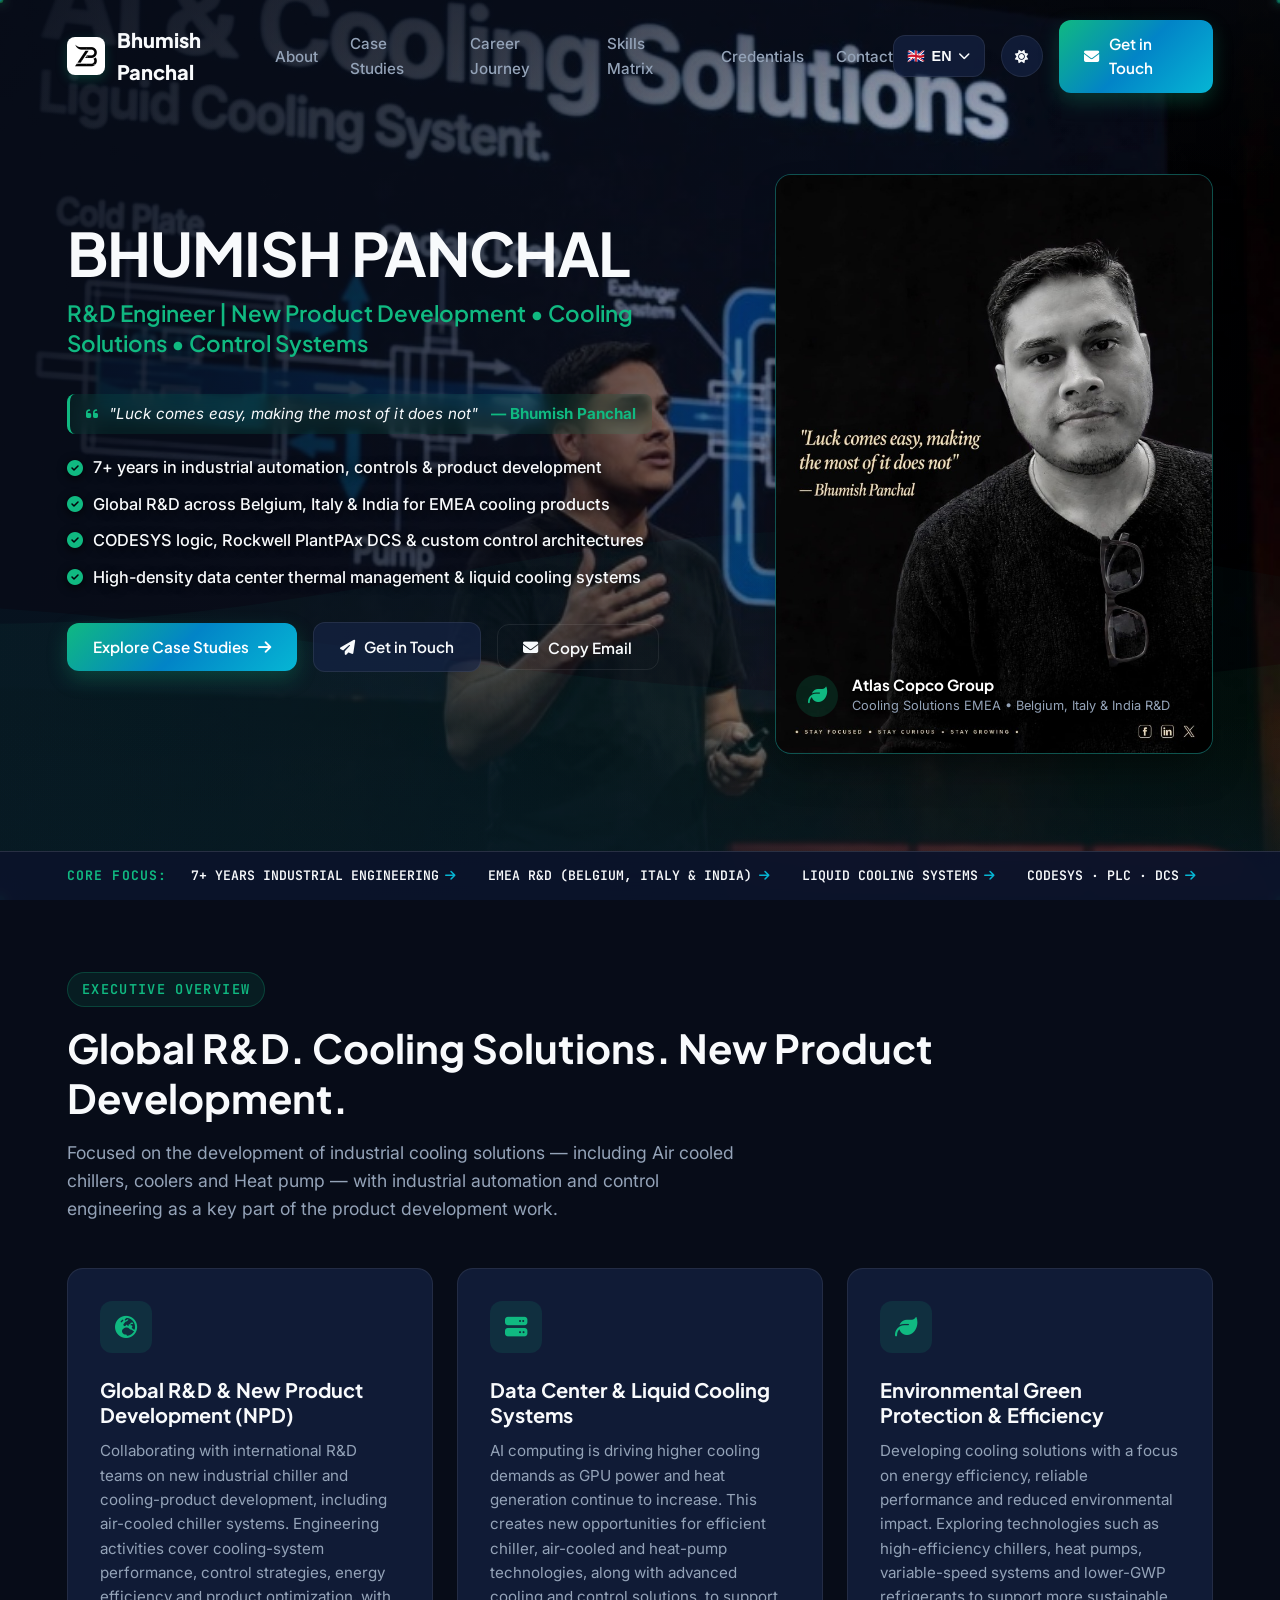
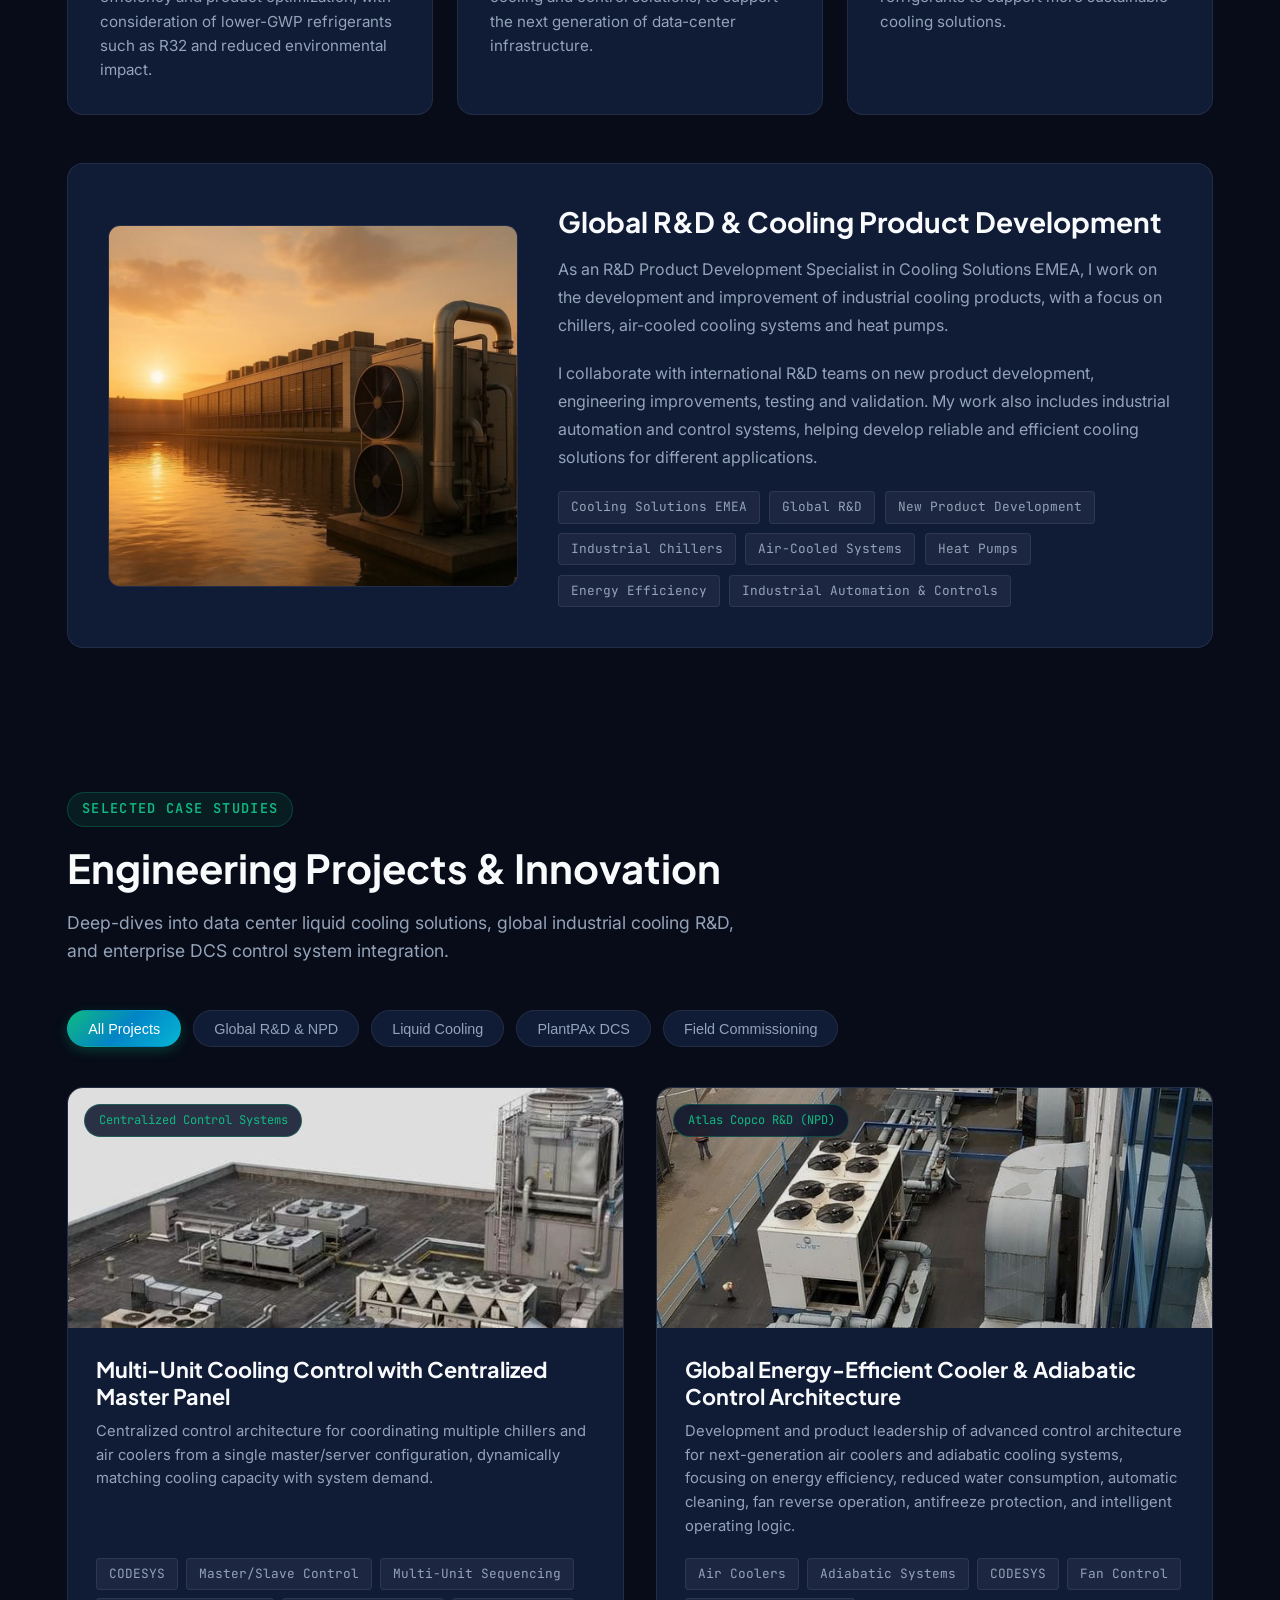
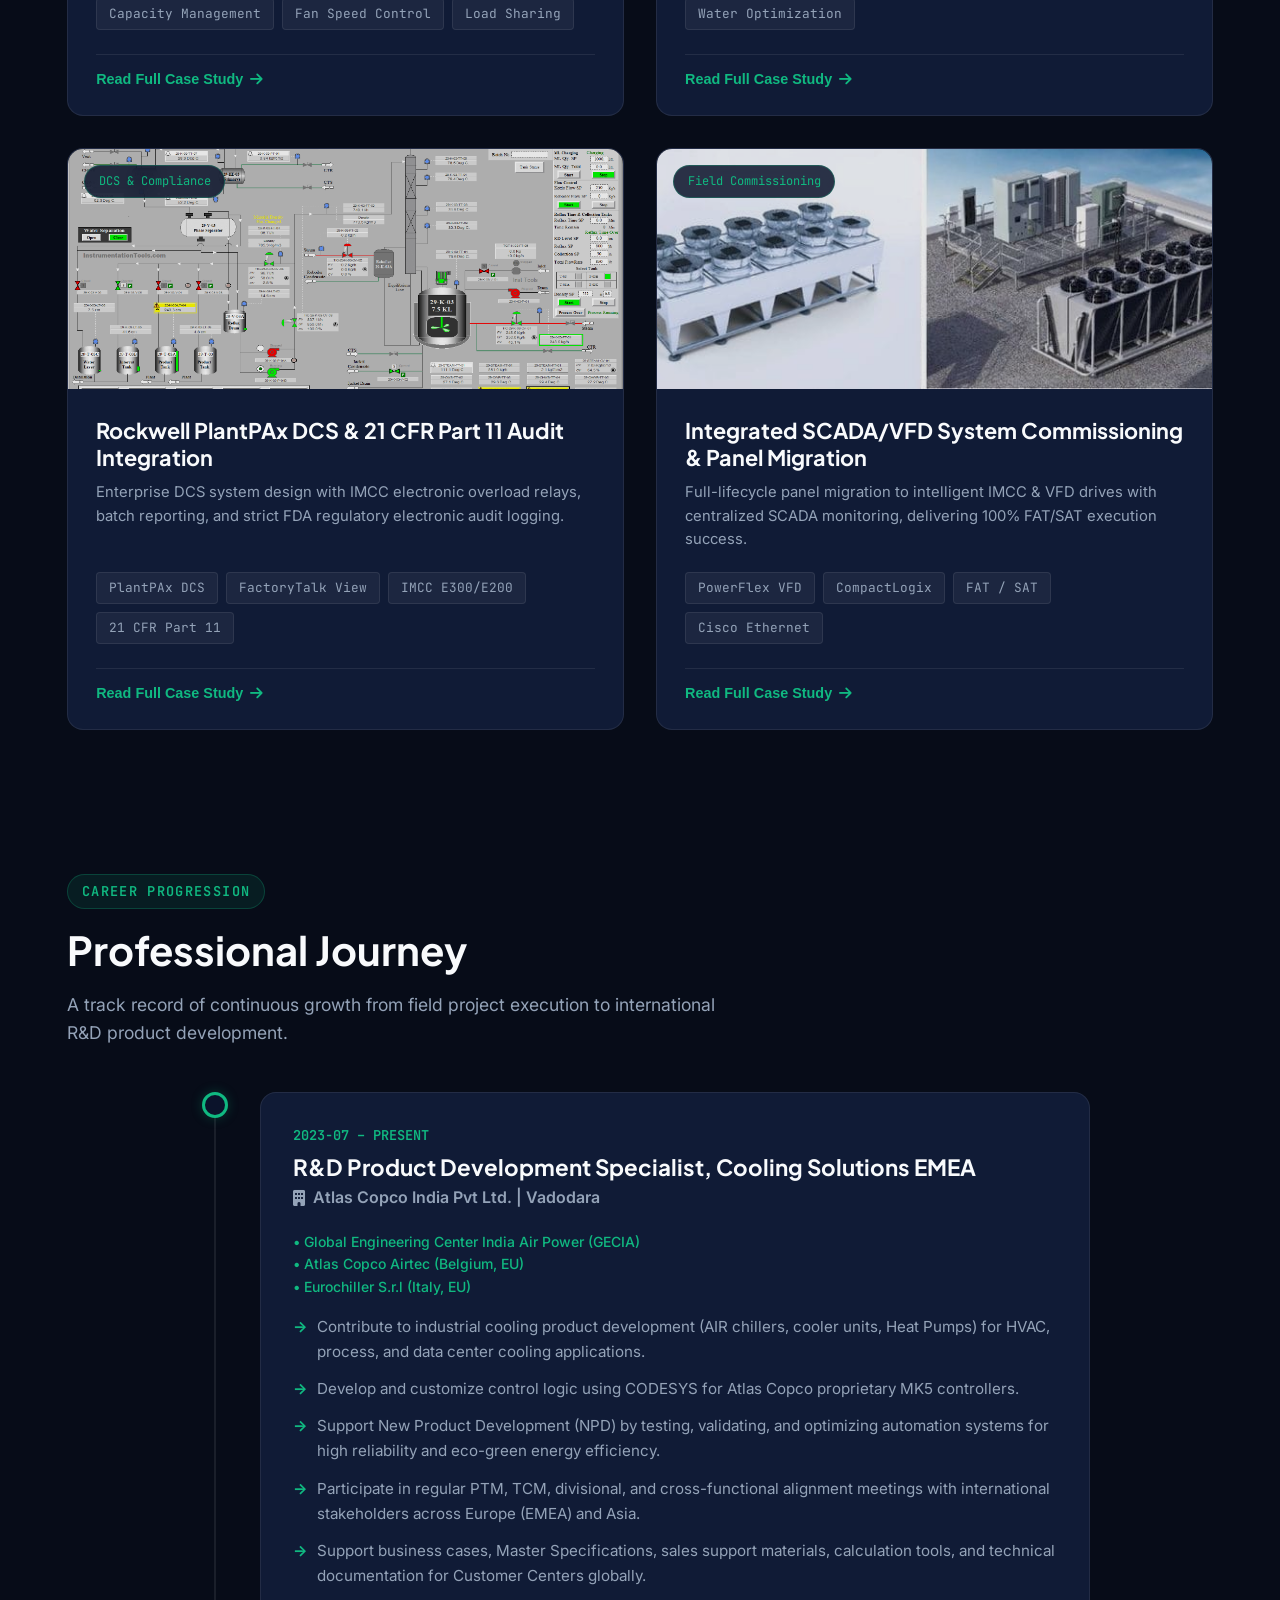
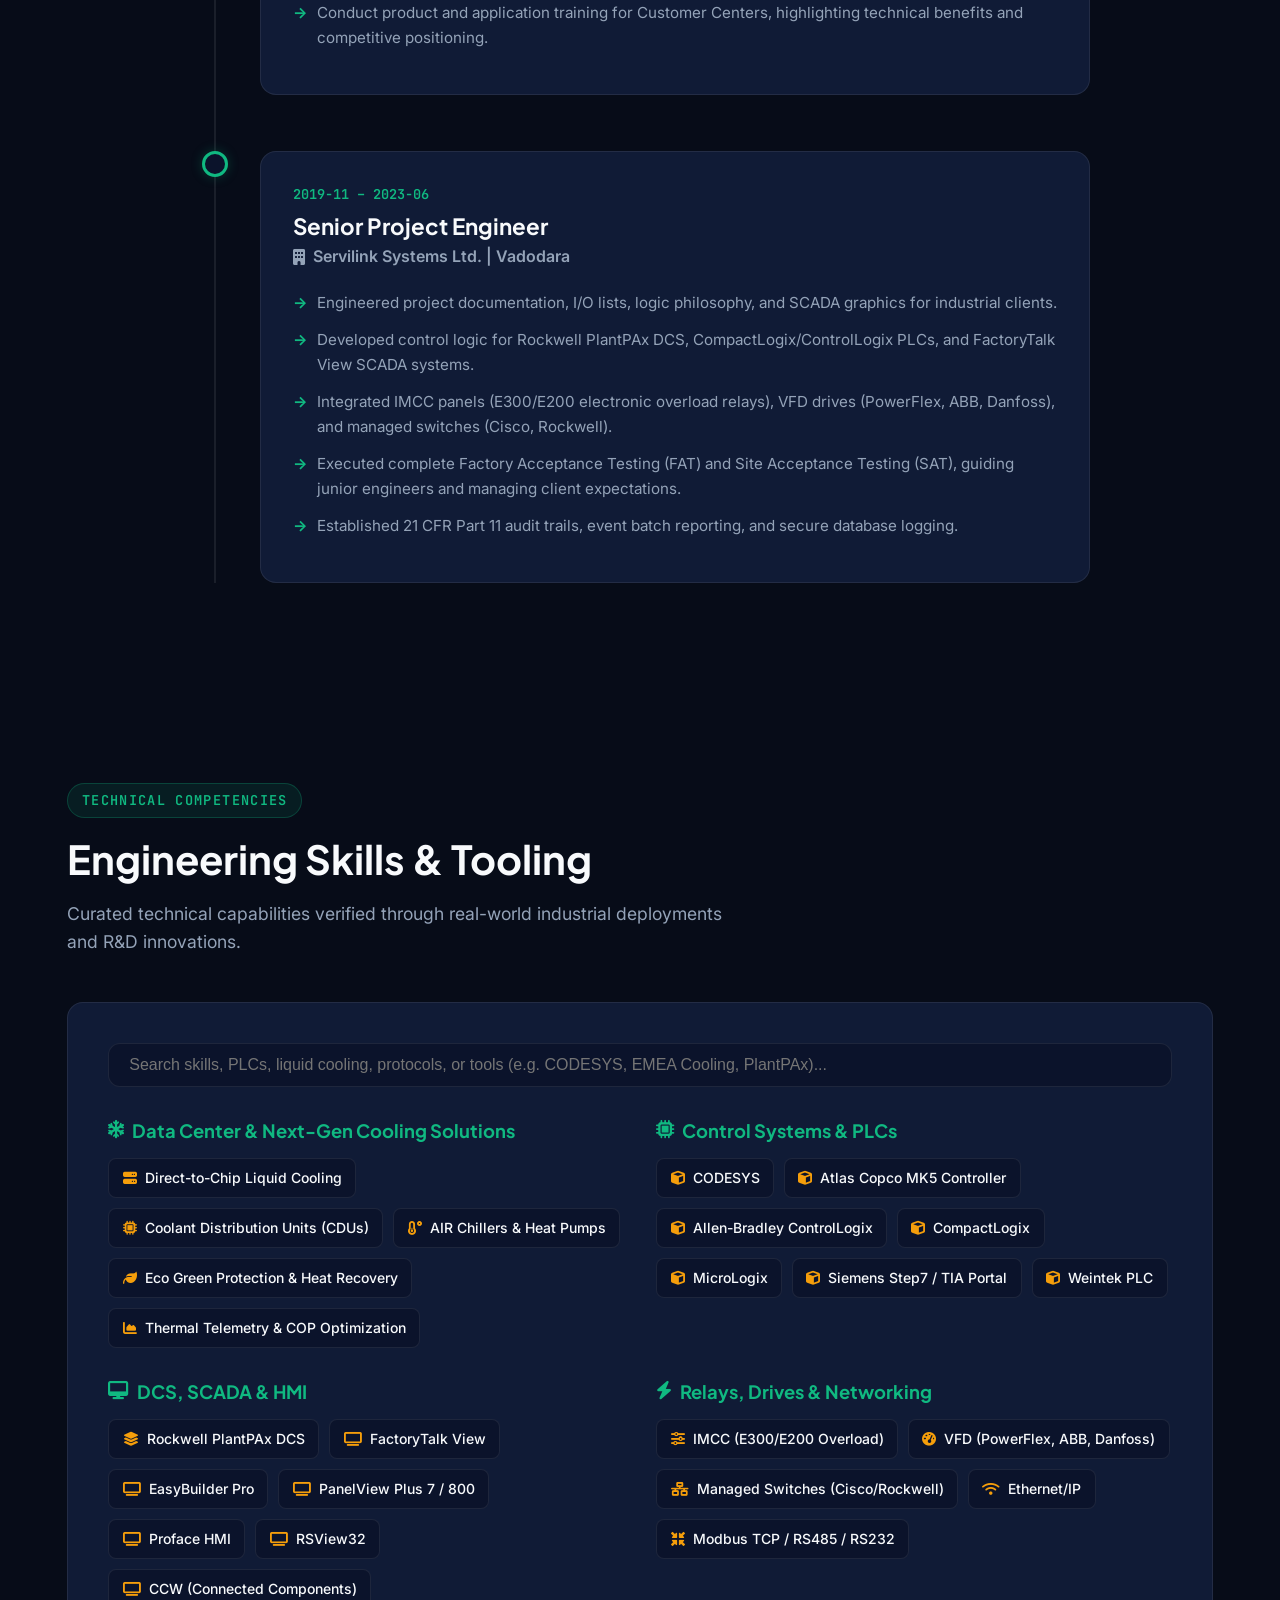
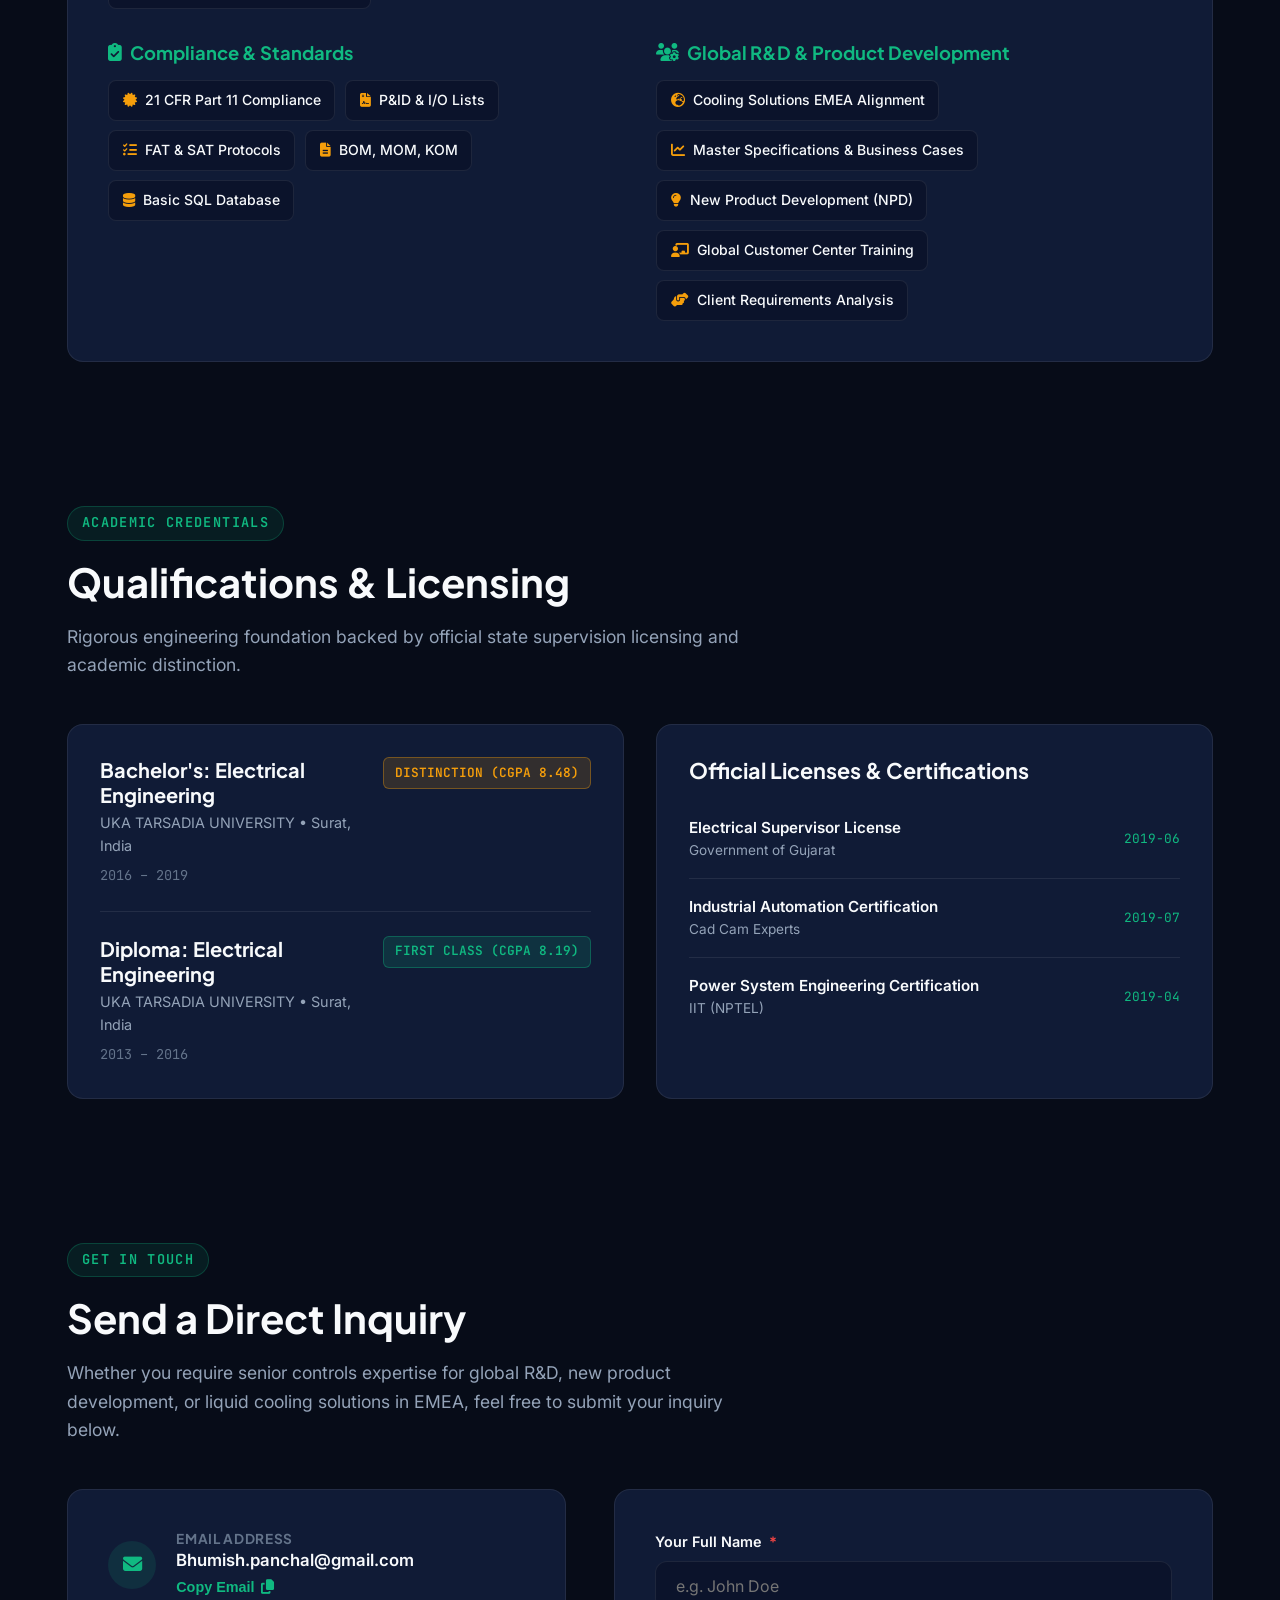
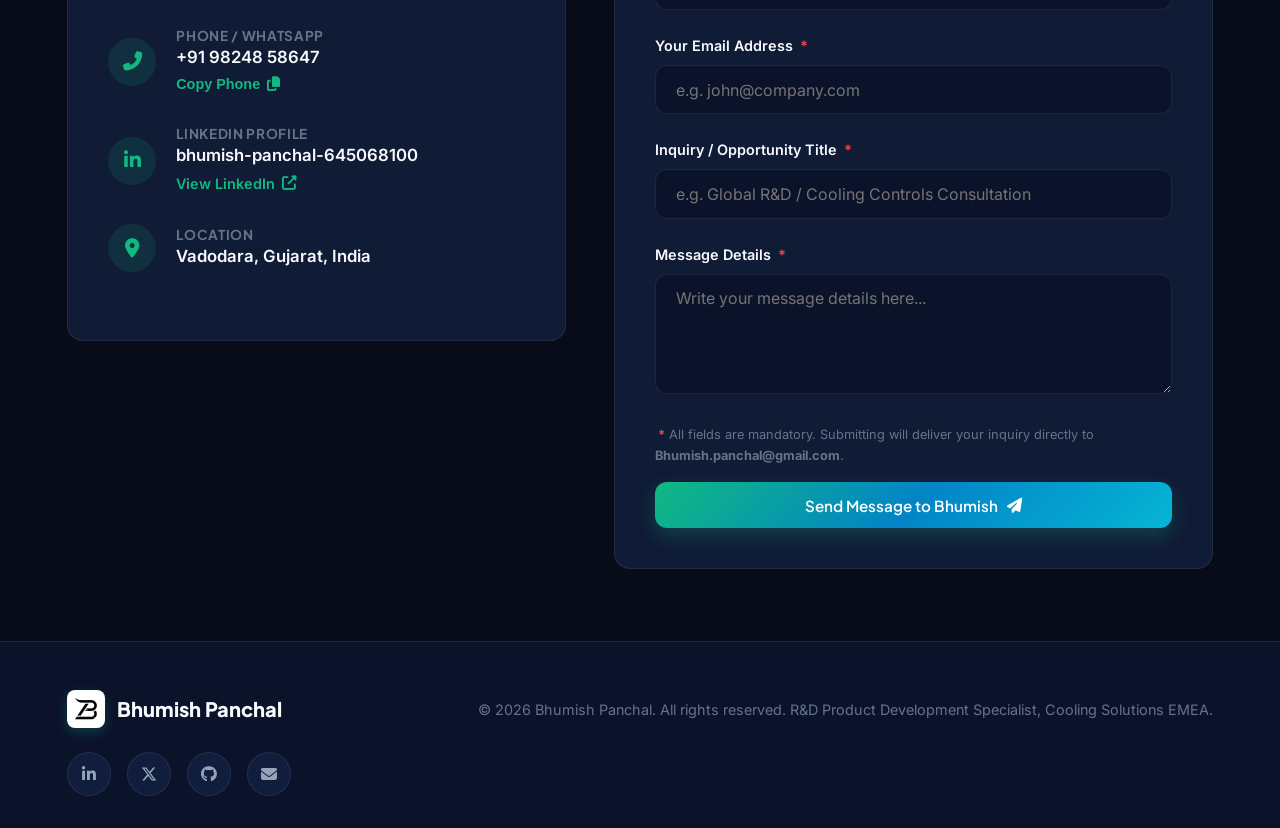
==== commit 866d5020: "fix: Generate 1:1 square favicons for Googlebot-Favicon compliance and 1000x1000 square profile thum" ====
--- a/index.html
+++ b/index.html
@@ -24,16 +24,27 @@
     })(window, document, "clarity", "script", "yg7cek59s3");
   </script>
   
-  <!-- Favicon / Icons (Googlebot-Favicon Compliant: 48x48+ multiples of BP logo) -->
-  <link rel="icon" type="image/png" sizes="48x48" href="https://bhumish-panchal.github.io/portfolio/assets/bp_logo_favicon.png">
-  <link rel="icon" type="image/png" sizes="96x96" href="https://bhumish-panchal.github.io/portfolio/assets/bp_logo_favicon.png">
-  <link rel="icon" type="image/png" sizes="192x192" href="https://bhumish-panchal.github.io/portfolio/assets/android-chrome-192x192.png">
-  <link rel="icon" type="image/png" sizes="512x512" href="https://bhumish-panchal.github.io/portfolio/assets/favicon-512x512.png">
+  <!-- Favicon / Icons (Googlebot-Favicon Compliant: 1:1 Square Multiples) -->
+  <link rel="icon" type="image/png" sizes="48x48" href="https://bhumish-panchal.github.io/portfolio/assets/favicon-48x48.png">
+  <link rel="icon" type="image/png" sizes="96x96" href="https://bhumish-panchal.github.io/portfolio/assets/favicon-96x96.png">
+  <link rel="icon" type="image/png" sizes="192x192" href="https://bhumish-panchal.github.io/portfolio/assets/favicon-192x192.png">
+  <link rel="icon" type="image/png" sizes="512x512" href="https://bhumish-panchal.github.io/portfolio/assets/bp_logo_favicon.png">
   <link rel="shortcut icon" href="https://bhumish-panchal.github.io/portfolio/favicon.ico">
   <link rel="apple-touch-icon" sizes="180x180" href="https://bhumish-panchal.github.io/portfolio/assets/apple-touch-icon.png">
 
   <!-- Primary Page Image & Thumbnail for Google Search Result Snippet -->
-  <link rel="image_src" href="https://bhumish-panchal.github.io/portfolio/assets/bhumish_ceo_portrait.jpg">
+  <link rel="image_src" href="https://bhumish-panchal.github.io/portfolio/assets/bhumish_ceo_square.jpg">
+
+  <!-- PageMap Metadata for Google Search Snippet Thumbnail -->
+  <!--
+  <PageMap>
+    <DataObject type="thumbnail">
+      <Attribute name="src" value="https://bhumish-panchal.github.io/portfolio/assets/bhumish_ceo_square.jpg"/>
+      <Attribute name="width" value="1000"/>
+      <Attribute name="height" value="1000"/>
+    </DataObject>
+  </PageMap>
+  -->
 
   <!-- SEO Meta Tags -->
   <meta name="description" content="Official Personal Portfolio of Bhumish Panchal - R&D Product Development Specialist specializing in Cooling Solutions EMEA, Industrial Automation, Liquid Cooling Systems, and DCS Systems.">
@@ -50,11 +61,11 @@
   <meta property="og:title" content="Bhumish Panchal | R&D Product Development Specialist">
   <meta property="og:description" content="Official Personal Portfolio of Bhumish Panchal - R&D Product Development Specialist specializing in Cooling Solutions EMEA, Industrial Automation, Liquid Cooling Systems, and DCS Systems.">
   <meta property="og:url" content="https://bhumish-panchal.github.io/portfolio/">
-  <meta property="og:image" content="https://bhumish-panchal.github.io/portfolio/assets/bhumish_ceo_portrait.jpg">
-  <meta property="og:image:secure_url" content="https://bhumish-panchal.github.io/portfolio/assets/bhumish_ceo_portrait.jpg">
+  <meta property="og:image" content="https://bhumish-panchal.github.io/portfolio/assets/bhumish_ceo_square.jpg">
+  <meta property="og:image:secure_url" content="https://bhumish-panchal.github.io/portfolio/assets/bhumish_ceo_square.jpg">
   <meta property="og:image:type" content="image/jpeg">
-  <meta property="og:image:width" content="1200">
-  <meta property="og:image:height" content="1200">
+  <meta property="og:image:width" content="1000">
+  <meta property="og:image:height" content="1000">
   <meta property="og:image:alt" content="Bhumish Panchal - R&D Product Development Specialist">
   <meta property="profile:first_name" content="Bhumish">
 
@@ -74,7 +85,7 @@
   <meta name="twitter:card" content="summary_large_image">
   <meta name="twitter:title" content="Bhumish Panchal | R&D Product Development Specialist">
   <meta name="twitter:description" content="Official Personal Portfolio of Bhumish Panchal - R&D Product Development Specialist specializing in Cooling Solutions EMEA, Industrial Automation, and Liquid Cooling Systems.">
-  <meta name="twitter:image" content="https://bhumish-panchal.github.io/portfolio/assets/bhumish_ceo_portrait.jpg">
+  <meta name="twitter:image" content="https://bhumish-panchal.github.io/portfolio/assets/bhumish_ceo_square.jpg">
 
   <!-- Structured Data / Google Knowledge Graph (Schema.org JSON-LD) -->
   <script type="application/ld+json">
@@ -85,8 +96,8 @@
     "givenName": "Bhumish",
     "familyName": "Panchal",
     "url": "https://bhumish-panchal.github.io/portfolio/",
-    "image": "https://bhumish-panchal.github.io/portfolio/assets/bhumish_ceo_portrait.jpg",
-    "primaryImageOfPage": "https://bhumish-panchal.github.io/portfolio/assets/bhumish_ceo_portrait.jpg",
+    "image": "https://bhumish-panchal.github.io/portfolio/assets/bhumish_ceo_square.jpg",
+    "primaryImageOfPage": "https://bhumish-panchal.github.io/portfolio/assets/bhumish_ceo_square.jpg",
     "logo": "https://bhumish-panchal.github.io/portfolio/assets/bp_logo_favicon.png",
     "jobTitle": "R&D Product Development Specialist",
     "worksFor": {
--- a/styles.css
+++ b/styles.css
@@ -39,22 +39,26 @@
   --shadow-main: 0 20px 40px -15px rgba(0, 0, 0, 0.5);
 }
 
-/* Light Theme Variables */
+/* Light Theme Variables - Red Gradient Background */
 [data-theme="light"] {
-  --bg-dark: #f1f5f9;
-  --bg-primary: #ffffff;
-  --bg-secondary: #f8fafc;
-  --bg-card: rgba(255, 255, 255, 0.9);
-  --bg-card-hover: rgba(241, 245, 249, 1);
-  --border-color: rgba(0, 0, 0, 0.08);
-  --border-highlight: rgba(16, 185, 129, 0.4);
+  --bg-dark: #fff1f2;
+  --bg-primary: #ffe4e6;
+  --bg-secondary: #fecdd3;
+  --bg-card: rgba(255, 255, 255, 0.92);
+  --bg-card-hover: rgba(255, 255, 255, 0.98);
+  --border-color: rgba(225, 29, 72, 0.18);
+  --border-highlight: rgba(225, 29, 72, 0.45);
   
-  --text-primary: #0f172a;
-  --text-secondary: #475569;
-  --text-muted: #64748b;
+  --text-primary: #4c0519;
+  --text-secondary: #881337;
+  --text-muted: #9f1239;
   
-  --accent-glow: rgba(16, 185, 129, 0.12);
-  --shadow-main: 0 20px 40px -15px rgba(0, 0, 0, 0.08);
+  --accent-glow: rgba(225, 29, 72, 0.2);
+  --shadow-main: 0 20px 40px -15px rgba(159, 18, 57, 0.15);
+}
+
+[data-theme="light"] body {
+  background: linear-gradient(135deg, #fff1f2 0%, #ffe4e6 30%, #fecdd3 65%, #fda4af 100%) fixed !important;
 }
 
 /* Reset & Base Setup */
@@ -169,7 +173,8 @@
 }
 
 [data-theme="light"] .navbar.scrolled {
-  background: rgba(255, 255, 255, 0.88);
+  background: rgba(255, 241, 242, 0.92);
+  border-bottom: 1px solid rgba(225, 29, 72, 0.15);
 }
 
 .nav-container {
@@ -532,11 +537,11 @@
 
 [data-theme="light"] .hero-bg-overlay {
   background-image: 
-    linear-gradient(to bottom, rgba(241, 245, 249, 0.4) 0%, transparent 20%, transparent 80%, rgba(241, 245, 249, 0.95) 100%),
+    linear-gradient(to bottom, rgba(255, 241, 242, 0.4) 0%, transparent 20%, transparent 80%, rgba(255, 228, 230, 0.95) 100%),
     linear-gradient(90deg, 
-      rgba(241, 245, 249, 0.92) 0%, 
-      rgba(241, 245, 249, 0.72) 38%, 
-      rgba(241, 245, 249, 0.25) 68%, 
+      rgba(255, 241, 242, 0.92) 0%, 
+      rgba(255, 228, 230, 0.72) 38%, 
+      rgba(254, 205, 211, 0.25) 68%, 
       transparent 100%),
     url('assets/hero_ted_background.jpg');
   opacity: 0.92;
@@ -624,8 +629,8 @@
 }
 
 [data-theme="light"] .hero-bottom-bar {
-  background: rgba(241, 245, 249, 0.92);
-  border-top: 1px solid rgba(0, 0, 0, 0.08);
+  background: rgba(255, 241, 242, 0.95);
+  border-top: 1px solid rgba(225, 29, 72, 0.15);
 }
 
 .hero-bar-container {
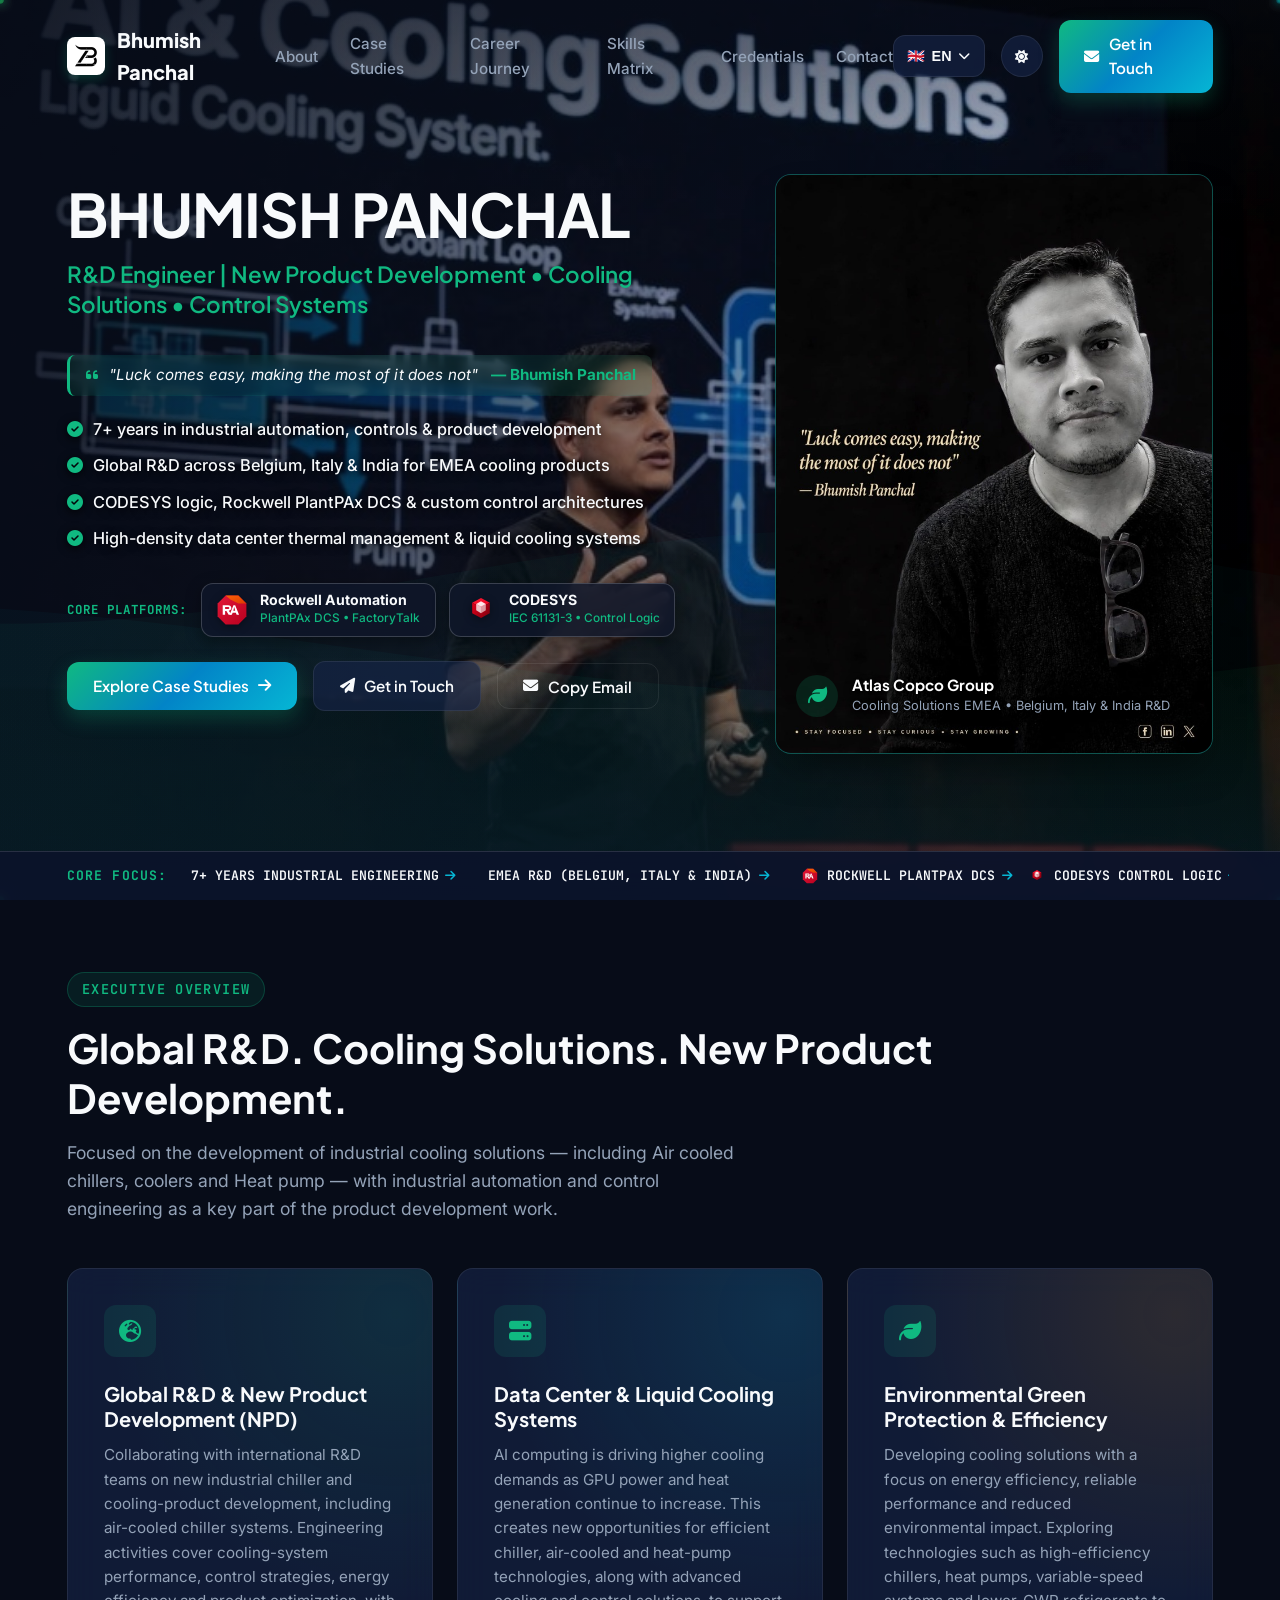
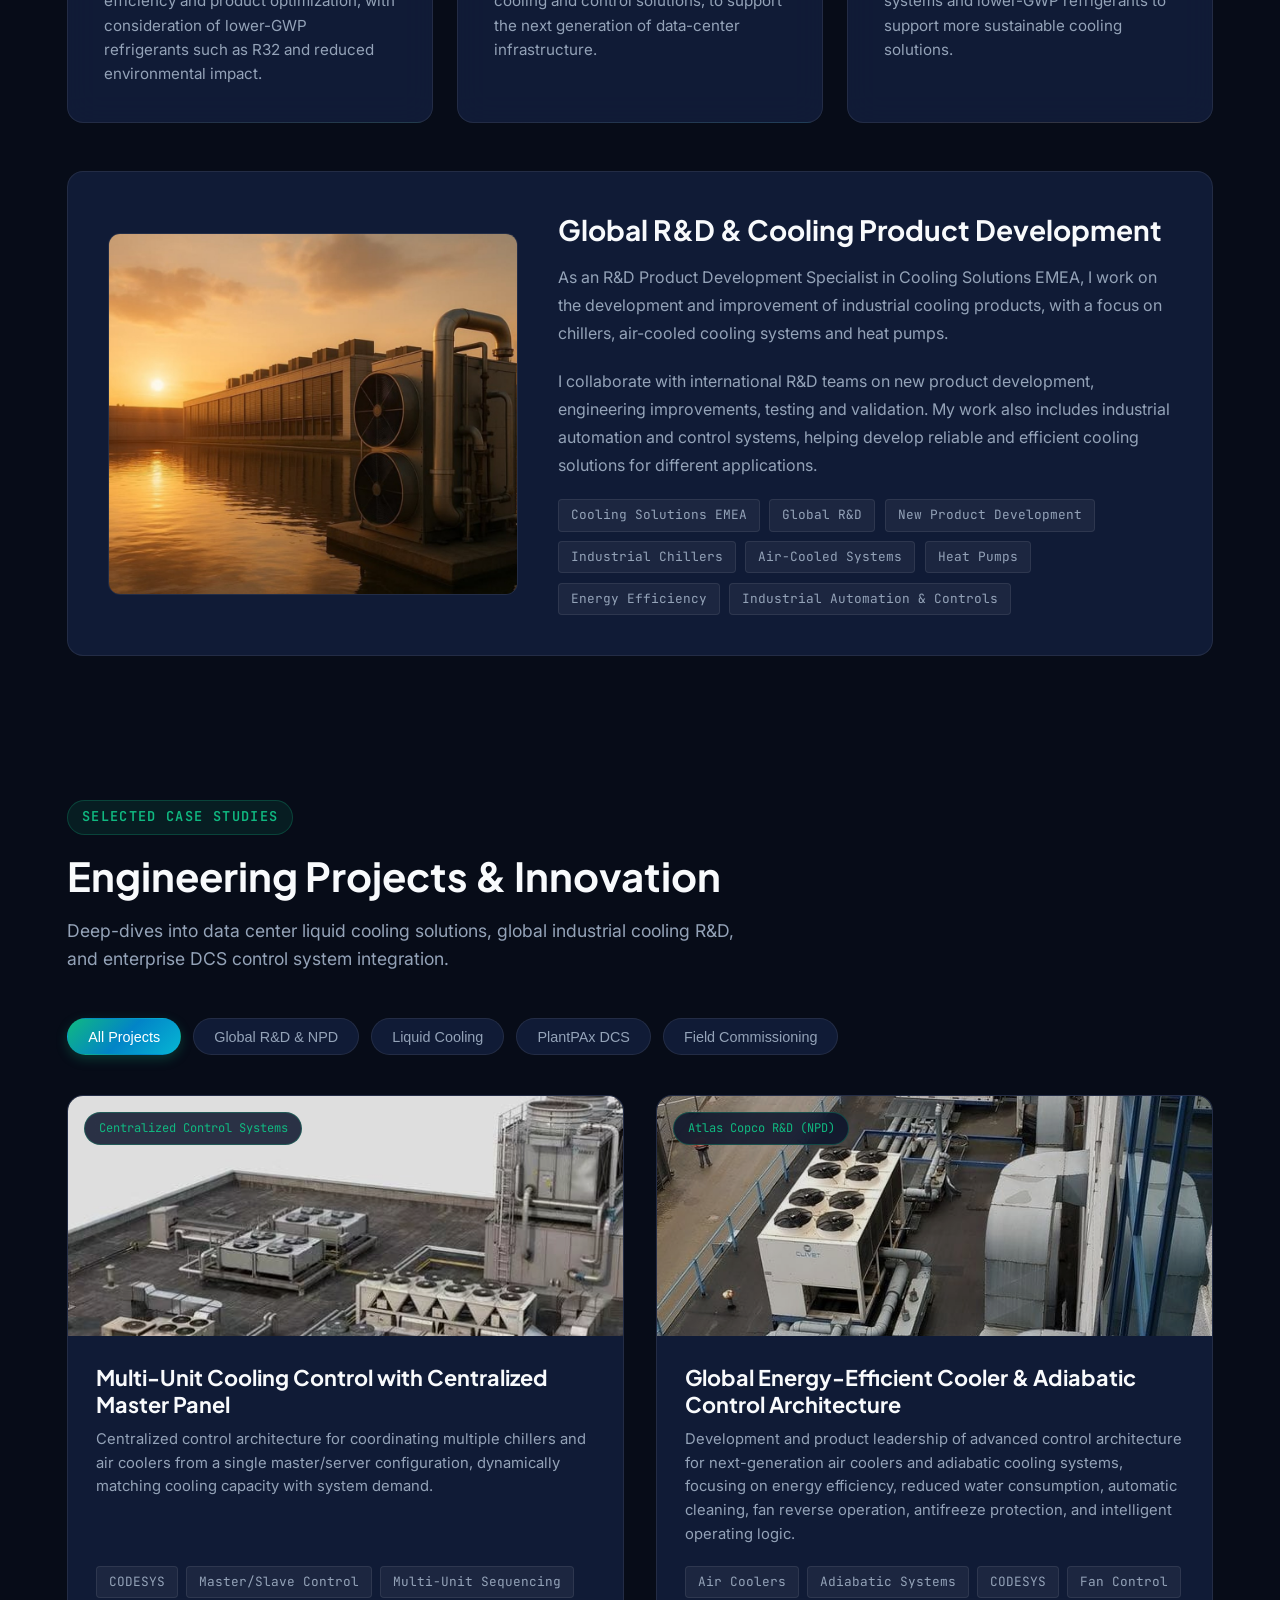
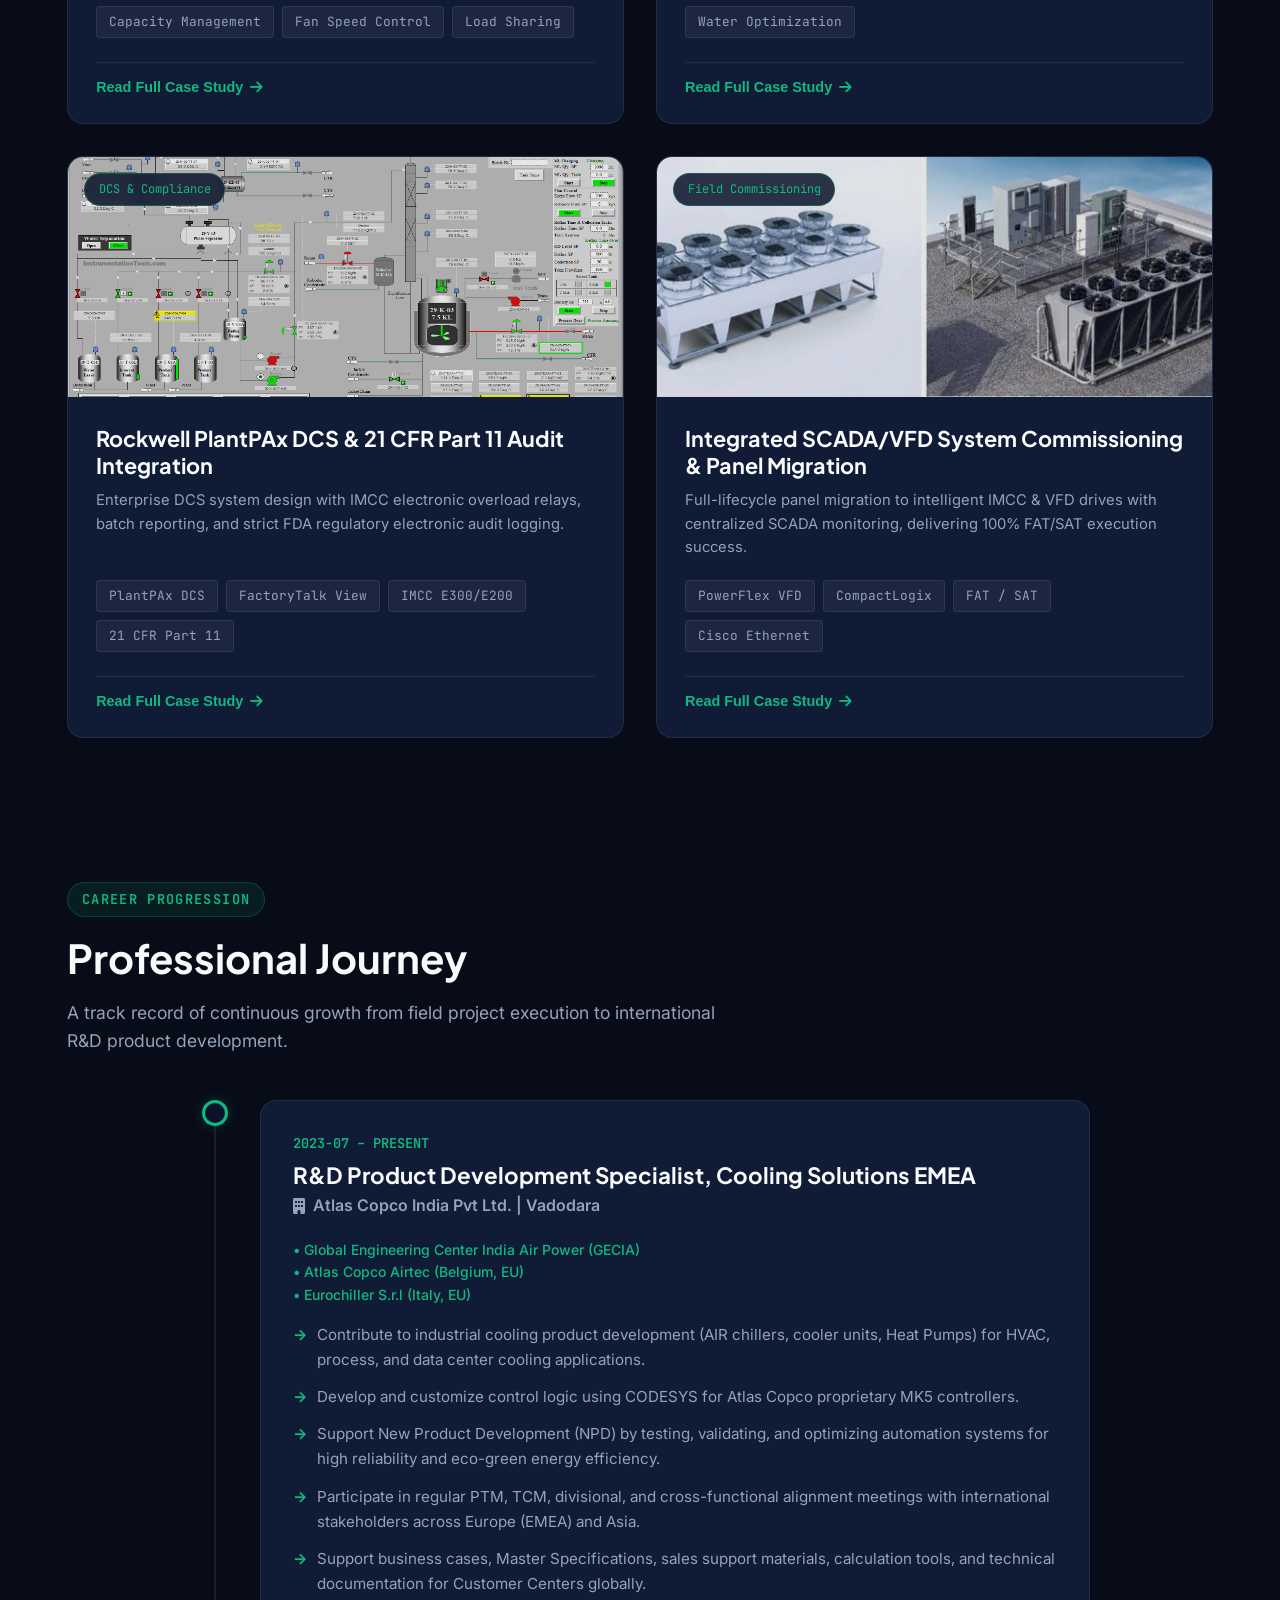
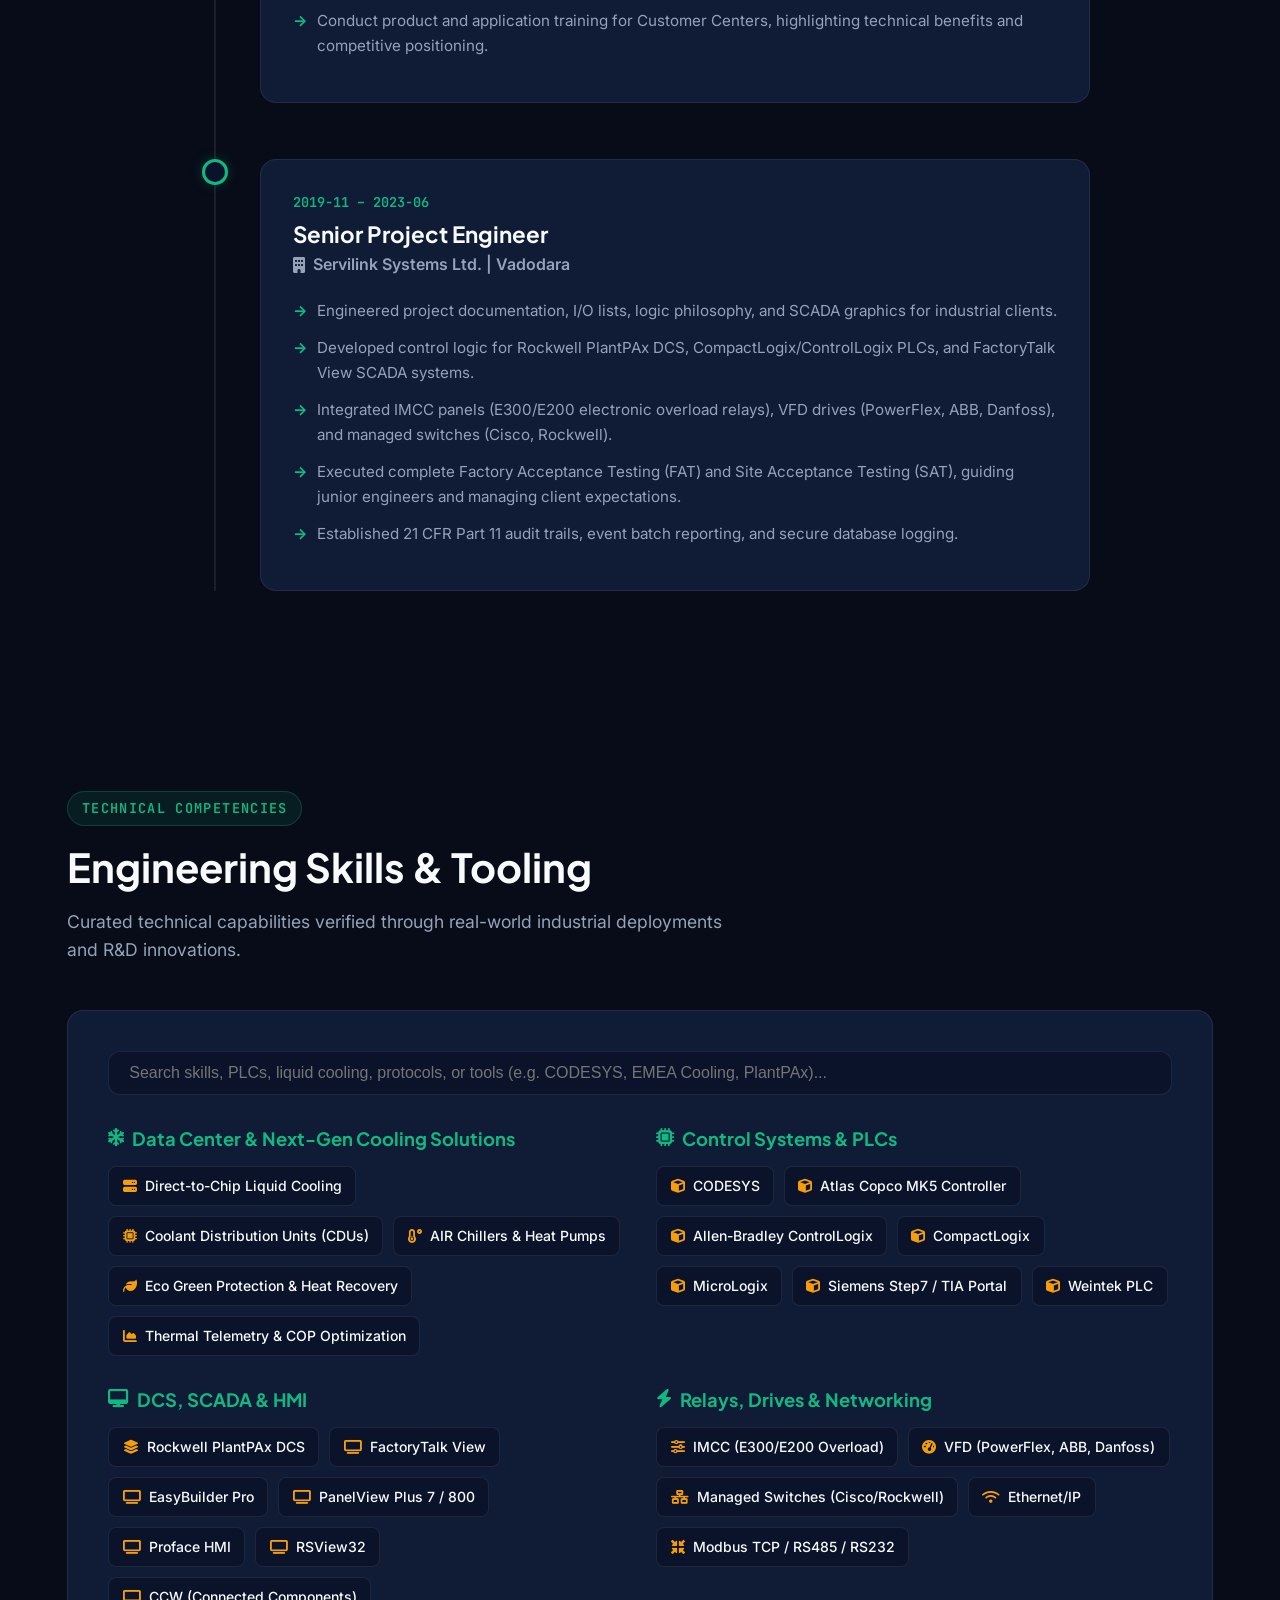
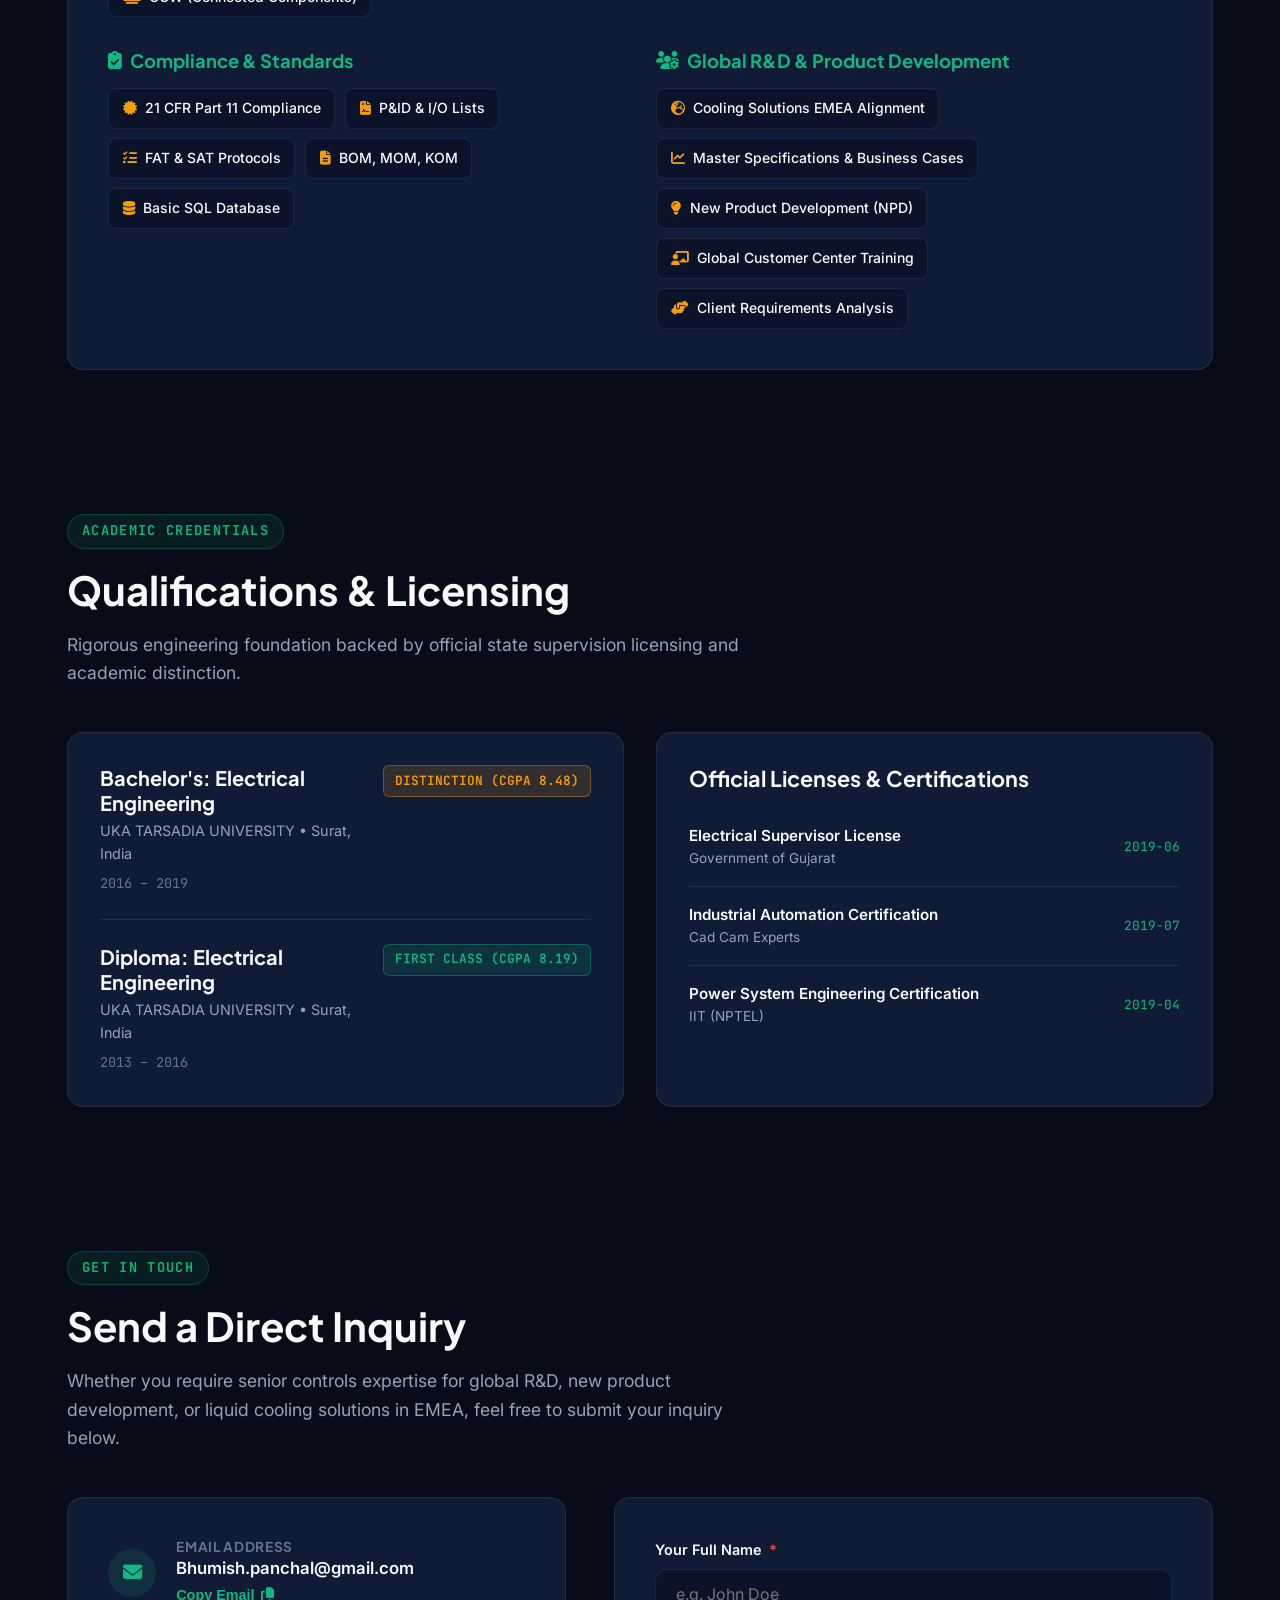
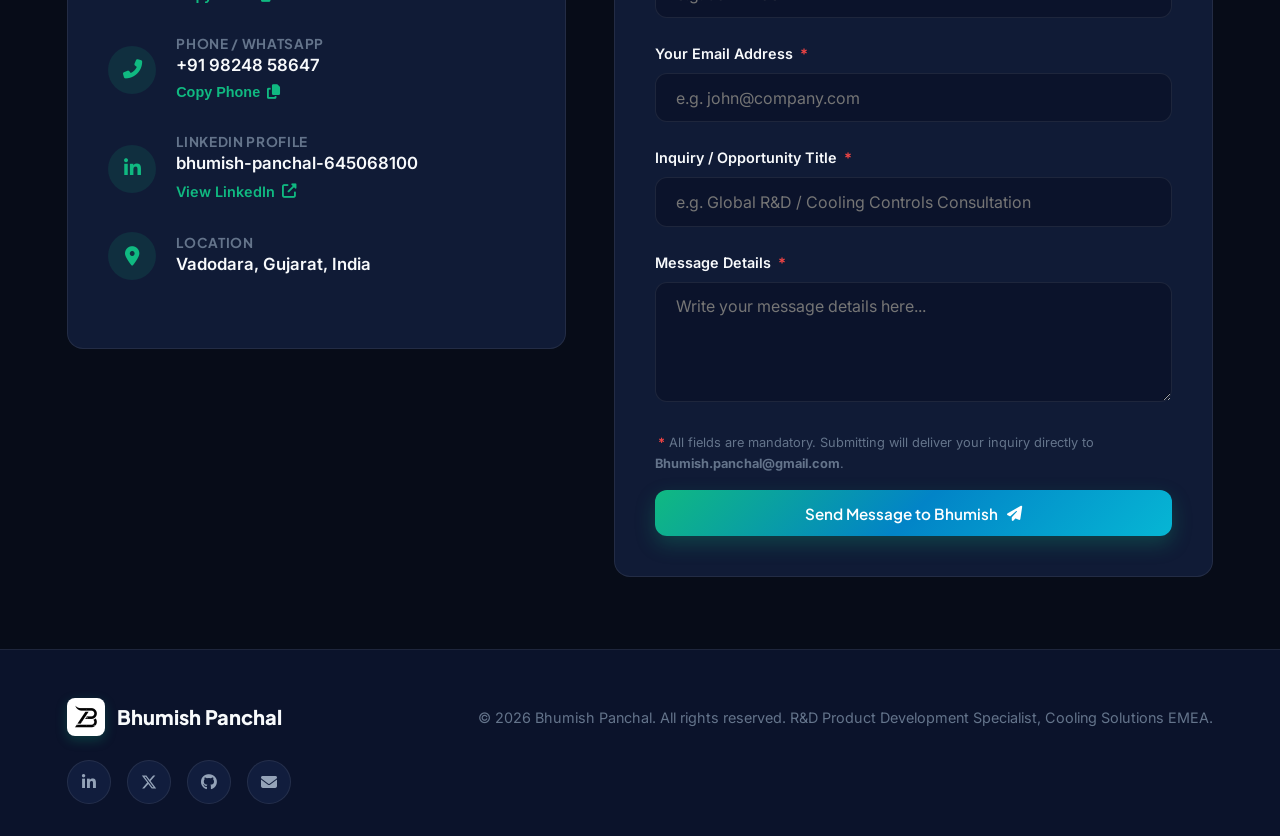
==== commit 8b0bfb67: "feat: add European multi-language support, Rockwell & CODESYS branding, and glassmorphism card redes" ====
--- a/index.html
+++ b/index.html
@@ -231,6 +231,25 @@
           <li><i class="fas fa-check-circle"></i> High-density data center thermal management & liquid cooling systems</li>
         </ul>
 
+        <!-- Core Automation Platforms Badge Strip -->
+        <div class="hero-platforms-strip">
+          <span class="platforms-label">CORE PLATFORMS:</span>
+          <div class="platform-badge platform-badge-rockwell">
+            <img src="assets/rockwell_logo.svg" alt="Rockwell Automation Logo" class="platform-logo-img">
+            <div class="platform-info">
+              <span class="platform-name">Rockwell Automation</span>
+              <span class="platform-sub">PlantPAx DCS • FactoryTalk</span>
+            </div>
+          </div>
+          <div class="platform-badge platform-badge-codesys">
+            <img src="assets/codesys_logo.svg" alt="CODESYS Logo" class="platform-logo-img">
+            <div class="platform-info">
+              <span class="platform-name">CODESYS</span>
+              <span class="platform-sub">IEC 61131-3 • Control Logic</span>
+            </div>
+          </div>
+        </div>
+
         <div class="hero-cta">
           <a href="#projects" class="btn btn-primary">
             <span>Explore Case Studies</span>
@@ -271,8 +290,9 @@
         <div class="bar-items">
           <a href="#about" class="bar-item">7+ YEARS INDUSTRIAL ENGINEERING <i class="fas fa-arrow-right"></i></a>
           <a href="#about" class="bar-item">EMEA R&D (BELGIUM, ITALY & INDIA) <i class="fas fa-arrow-right"></i></a>
+          <a href="#skills" class="bar-item"><img src="assets/rockwell_logo.svg" alt="Rockwell" class="bar-icon-logo"> ROCKWELL PLANTPAX DCS <i class="fas fa-arrow-right"></i></a>
+          <a href="#skills" class="bar-item"><img src="assets/codesys_logo.svg" alt="CODESYS" class="bar-icon-logo"> CODESYS CONTROL LOGIC <i class="fas fa-arrow-right"></i></a>
           <a href="#projects" class="bar-item">LIQUID COOLING SYSTEMS <i class="fas fa-arrow-right"></i></a>
-          <a href="#skills" class="bar-item">CODESYS · PLC · DCS <i class="fas fa-arrow-right"></i></a>
         </div>
       </div>
     </div>
@@ -288,7 +308,7 @@
       </p>
 
       <div class="pillars-grid">
-        <div class="pillar-card">
+        <div class="pillar-card pillar-card-npd">
           <div class="pillar-icon">
             <i class="fas fa-globe-europe"></i>
           </div>
@@ -298,7 +318,7 @@
           </p>
         </div>
 
-        <div class="pillar-card">
+        <div class="pillar-card pillar-card-datacenter">
           <div class="pillar-icon">
             <i class="fas fa-server"></i>
           </div>
@@ -308,7 +328,7 @@
           </p>
         </div>
 
-        <div class="pillar-card">
+        <div class="pillar-card pillar-card-green">
           <div class="pillar-icon">
             <i class="fas fa-leaf"></i>
           </div>
--- a/styles.css
+++ b/styles.css
@@ -499,7 +499,7 @@
   color: var(--accent-emerald);
 }
 
-/* Hero Section with Gogo-Inspired Full-Bleed TED Stage Atmosphere */
+/* Hero Section Background - Framed Head to Half-Body with Scroll Reveal */
 .hero {
   min-height: 100vh;
   padding-top: clamp(6.5rem, 12vh, 8.5rem);
@@ -510,9 +510,11 @@
   position: relative;
   overflow: hidden;
   background: var(--bg-dark);
+  z-index: 2;
 }
 
 .hero-bg-overlay {
+  display: block;
   position: absolute;
   top: 0;
   left: 0;
@@ -520,33 +522,37 @@
   height: 100%;
   z-index: 1;
   background-image: 
-    linear-gradient(to bottom, rgba(7, 12, 24, 0.4) 0%, transparent 20%, transparent 80%, rgba(7, 12, 24, 0.95) 100%),
+    linear-gradient(to bottom, rgba(7, 12, 24, 0.45) 0%, transparent 25%, transparent 75%, rgba(7, 12, 24, 0.95) 100%),
     linear-gradient(90deg, 
-      rgba(7, 12, 24, 0.92) 0%, 
-      rgba(7, 12, 24, 0.72) 38%, 
-      rgba(7, 12, 24, 0.25) 68%, 
+      rgba(7, 12, 24, 0.88) 0%, 
+      rgba(7, 12, 24, 0.58) 38%, 
+      rgba(7, 12, 24, 0.15) 75%, 
       transparent 100%),
     url('assets/hero_ted_background.jpg');
   background-size: cover;
-  background-position: right 15%;
+  background-position: center 15%; /* Perfectly framed: A little above head down to half body */
   opacity: 0.95;
-  filter: none; /* 100% sharp image, zero blur */
+  filter: none; /* 100% sharp image */
   pointer-events: none;
-  animation: heroKenBurns 24s ease-in-out infinite;
+  transition: opacity 0.15s ease-out, background-position 0.15s ease-out;
 }
 
 [data-theme="light"] .hero-bg-overlay {
   background-image: 
-    linear-gradient(to bottom, rgba(255, 241, 242, 0.4) 0%, transparent 20%, transparent 80%, rgba(255, 228, 230, 0.95) 100%),
+    linear-gradient(to bottom, rgba(255, 241, 242, 0.45) 0%, transparent 25%, transparent 75%, rgba(255, 228, 230, 0.95) 100%),
     linear-gradient(90deg, 
-      rgba(255, 241, 242, 0.92) 0%, 
-      rgba(255, 228, 230, 0.72) 38%, 
-      rgba(254, 205, 211, 0.25) 68%, 
+      rgba(255, 241, 242, 0.9) 0%, 
+      rgba(255, 228, 230, 0.7) 38%, 
+      rgba(254, 205, 211, 0.25) 75%, 
       transparent 100%),
     url('assets/hero_ted_background.jpg');
   opacity: 0.92;
 }
 
+.global-fixed-bg {
+  display: none;
+}
+
 @keyframes heroKenBurns {
   0% {
     transform: scale(1) translate(0, 0);
@@ -580,6 +586,140 @@
 .hero-highlights-list li i {
   color: var(--accent-emerald);
   font-size: 1rem;
+}
+
+/* Core Automation Platforms Badge Strip in Hero */
+.hero-platforms-strip {
+  display: flex;
+  align-items: center;
+  gap: 0.85rem;
+  margin-top: 1rem;
+  margin-bottom: 1.5rem;
+  flex-wrap: wrap;
+}
+
+.platforms-label {
+  font-family: var(--font-mono);
+  font-size: 0.78rem;
+  font-weight: 700;
+  color: var(--accent-emerald);
+  letter-spacing: 0.08em;
+  text-transform: uppercase;
+}
+
+.platform-badge {
+  display: flex;
+  align-items: center;
+  gap: 0.75rem;
+  background: rgba(15, 23, 42, 0.82);
+  border: 1px solid rgba(255, 255, 255, 0.18);
+  backdrop-filter: blur(12px);
+  padding: 0.5rem 0.9rem;
+  border-radius: var(--radius-md);
+  transition: all 0.25s ease;
+  box-shadow: 0 4px 15px rgba(0, 0, 0, 0.35);
+}
+
+[data-theme="light"] .platform-badge {
+  background: rgba(255, 255, 255, 0.92);
+  border: 1px solid rgba(0, 0, 0, 0.12);
+  box-shadow: 0 4px 15px rgba(0, 0, 0, 0.05);
+}
+
+.platform-badge:hover {
+  transform: translateY(-2px);
+  box-shadow: 0 8px 20px rgba(0, 0, 0, 0.4);
+}
+
+.platform-badge-rockwell:hover {
+  border-color: #E31837;
+  background: rgba(227, 24, 55, 0.15);
+}
+
+.platform-badge-codesys:hover {
+  border-color: #E2001A;
+  background: rgba(226, 0, 26, 0.15);
+}
+
+.platform-logo-img {
+  width: 32px;
+  height: 32px;
+  object-fit: contain;
+  filter: drop-shadow(0 2px 4px rgba(0, 0, 0, 0.4));
+}
+
+.platform-info {
+  display: flex;
+  flex-direction: column;
+}
+
+.platform-name {
+  font-size: 0.88rem;
+  font-weight: 700;
+  color: var(--text-primary);
+  line-height: 1.2;
+}
+
+.platform-sub {
+  font-size: 0.74rem;
+  color: var(--accent-emerald);
+  font-weight: 500;
+}
+
+/* Floating Top Corner Tech Badges on Executive Portrait Card */
+.hero-top-tech-badges {
+  position: absolute;
+  top: 0.85rem;
+  left: 0.85rem;
+  right: 0.85rem;
+  z-index: 5;
+  display: flex;
+  justify-content: space-between;
+  gap: 0.5rem;
+  pointer-events: none;
+}
+
+.hero-tech-pill {
+  display: inline-flex;
+  align-items: center;
+  gap: 0.4rem;
+  background: rgba(11, 19, 43, 0.88);
+  border: 1px solid rgba(255, 255, 255, 0.22);
+  backdrop-filter: blur(10px);
+  padding: 0.35rem 0.75rem;
+  border-radius: 30px;
+  font-size: 0.75rem;
+  font-weight: 700;
+  color: #FFFFFF;
+  box-shadow: 0 4px 12px rgba(0, 0, 0, 0.5);
+  pointer-events: auto;
+  transition: transform 0.2s ease, border-color 0.2s ease;
+}
+
+.hero-tech-pill:hover {
+  transform: scale(1.05);
+}
+
+.hero-tech-rockwell:hover {
+  border-color: #FF4D6D;
+}
+
+.hero-tech-codesys:hover {
+  border-color: #E2001A;
+}
+
+.hero-tech-pill img {
+  width: 18px;
+  height: 18px;
+  object-fit: contain;
+}
+
+.bar-icon-logo {
+  width: 16px;
+  height: 16px;
+  object-fit: contain;
+  vertical-align: middle;
+  margin-right: 0.2rem;
 }
 
 .hero-signature-quote {
@@ -874,36 +1014,104 @@
   margin-top: 2rem;
 }
 
+/* Executive Glassmorphism Pillar Cards with Subtle Ambient Glowing Accents */
 .pillar-card {
   background: var(--bg-card);
   border: 1px solid var(--border-color);
   border-radius: var(--radius-lg);
-  padding: clamp(1.5rem, 3vw, 2rem);
+  padding: clamp(1.75rem, 3.5vw, 2.25rem);
   transition: var(--transition-smooth);
   position: relative;
   overflow: hidden;
-}
-
+  backdrop-filter: blur(16px);
+  -webkit-backdrop-filter: blur(16px);
+  z-index: 1;
+}
+
+/* Card 1: Global R&D & NPD - Subtle Emerald Glow */
+.pillar-card-npd {
+  background: 
+    radial-gradient(circle at 90% 10%, rgba(16, 185, 129, 0.12) 0%, transparent 55%),
+    var(--bg-card);
+}
+
+/* Card 2: Data Center & Liquid Cooling - Subtle Cyan AI Glow */
+.pillar-card-datacenter {
+  background: 
+    radial-gradient(circle at 90% 10%, rgba(6, 182, 212, 0.14) 0%, transparent 55%),
+    var(--bg-card);
+}
+
+/* Card 3: Environmental Green Protection - Subtle Amber/Green Eco Glow */
+.pillar-card-green {
+  background: 
+    radial-gradient(circle at 90% 10%, rgba(245, 158, 11, 0.12) 0%, transparent 55%),
+    var(--bg-card);
+}
+
+/* Light Mode Ambient Card Gradients */
+[data-theme="light"] .pillar-card-npd {
+  background: 
+    radial-gradient(circle at 90% 10%, rgba(16, 185, 129, 0.15) 0%, transparent 60%),
+    rgba(255, 255, 255, 0.92);
+}
+
+[data-theme="light"] .pillar-card-datacenter {
+  background: 
+    radial-gradient(circle at 90% 10%, rgba(6, 182, 212, 0.15) 0%, transparent 60%),
+    rgba(255, 255, 255, 0.92);
+}
+
+[data-theme="light"] .pillar-card-green {
+  background: 
+    radial-gradient(circle at 90% 10%, rgba(245, 158, 11, 0.15) 0%, transparent 60%),
+    rgba(255, 255, 255, 0.92);
+}
+
+/* Top Accent Line on Hover */
 .pillar-card::before {
   content: '';
   position: absolute;
   top: 0;
   left: 0;
   width: 100%;
-  height: 4px;
+  height: 3px;
   background: var(--accent-gradient);
   opacity: 0;
   transition: var(--transition-smooth);
 }
 
+/* Interactive Hover State */
 .pillar-card:hover {
-  transform: translateY(-5px);
-  border-color: var(--border-highlight);
-  box-shadow: var(--shadow-main);
+  transform: translateY(-6px);
+  border-color: var(--accent-emerald);
+  box-shadow: 0 20px 40px -15px rgba(16, 185, 129, 0.25);
 }
 
 .pillar-card:hover::before {
   opacity: 1;
+}
+
+.pillar-card-npd:hover {
+  background: 
+    radial-gradient(circle at 90% 10%, rgba(16, 185, 129, 0.22) 0%, transparent 65%),
+    var(--bg-card-hover);
+}
+
+.pillar-card-datacenter:hover {
+  background: 
+    radial-gradient(circle at 90% 10%, rgba(6, 182, 212, 0.24) 0%, transparent 65%),
+    var(--bg-card-hover);
+  border-color: var(--accent-cyan);
+  box-shadow: 0 20px 40px -15px rgba(6, 182, 212, 0.25);
+}
+
+.pillar-card-green:hover {
+  background: 
+    radial-gradient(circle at 90% 10%, rgba(245, 158, 11, 0.22) 0%, transparent 65%),
+    var(--bg-card-hover);
+  border-color: rgba(245, 158, 11, 0.8);
+  box-shadow: 0 20px 40px -15px rgba(245, 158, 11, 0.25);
 }
 
 .pillar-icon {
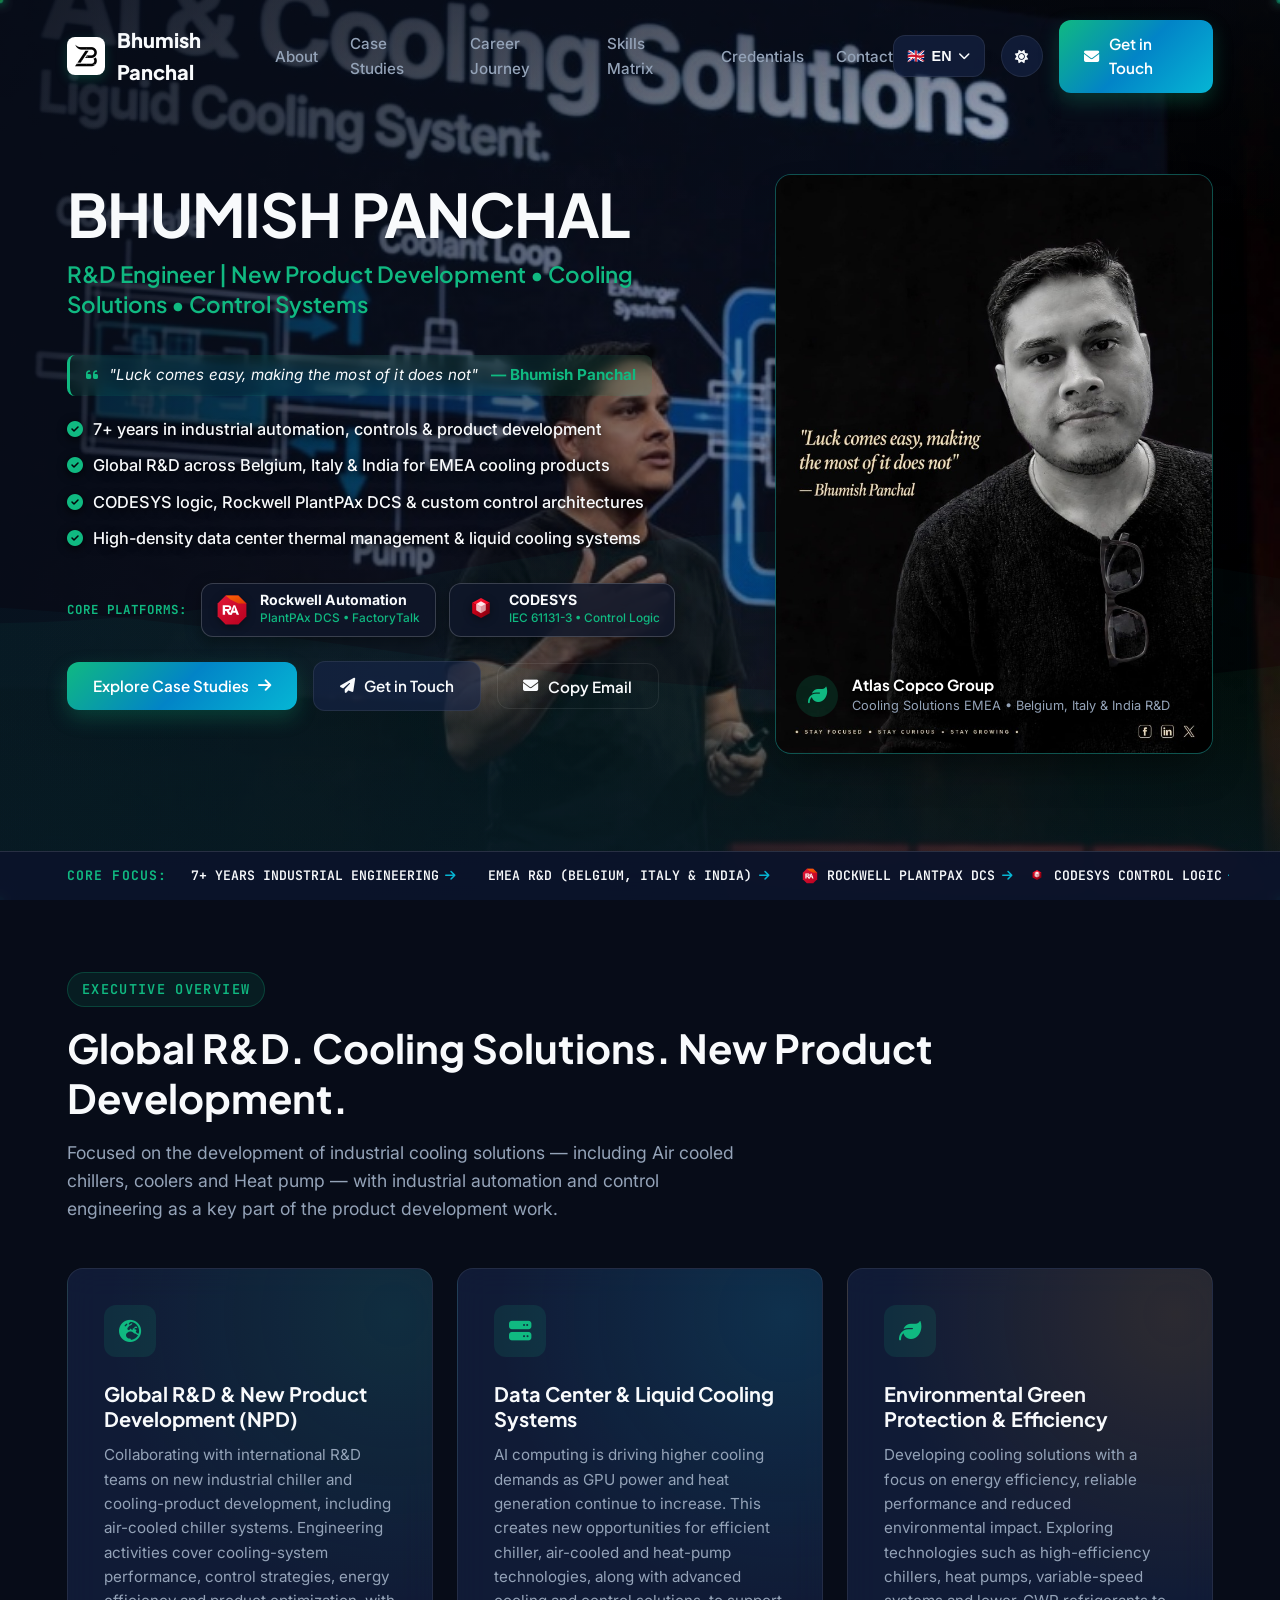
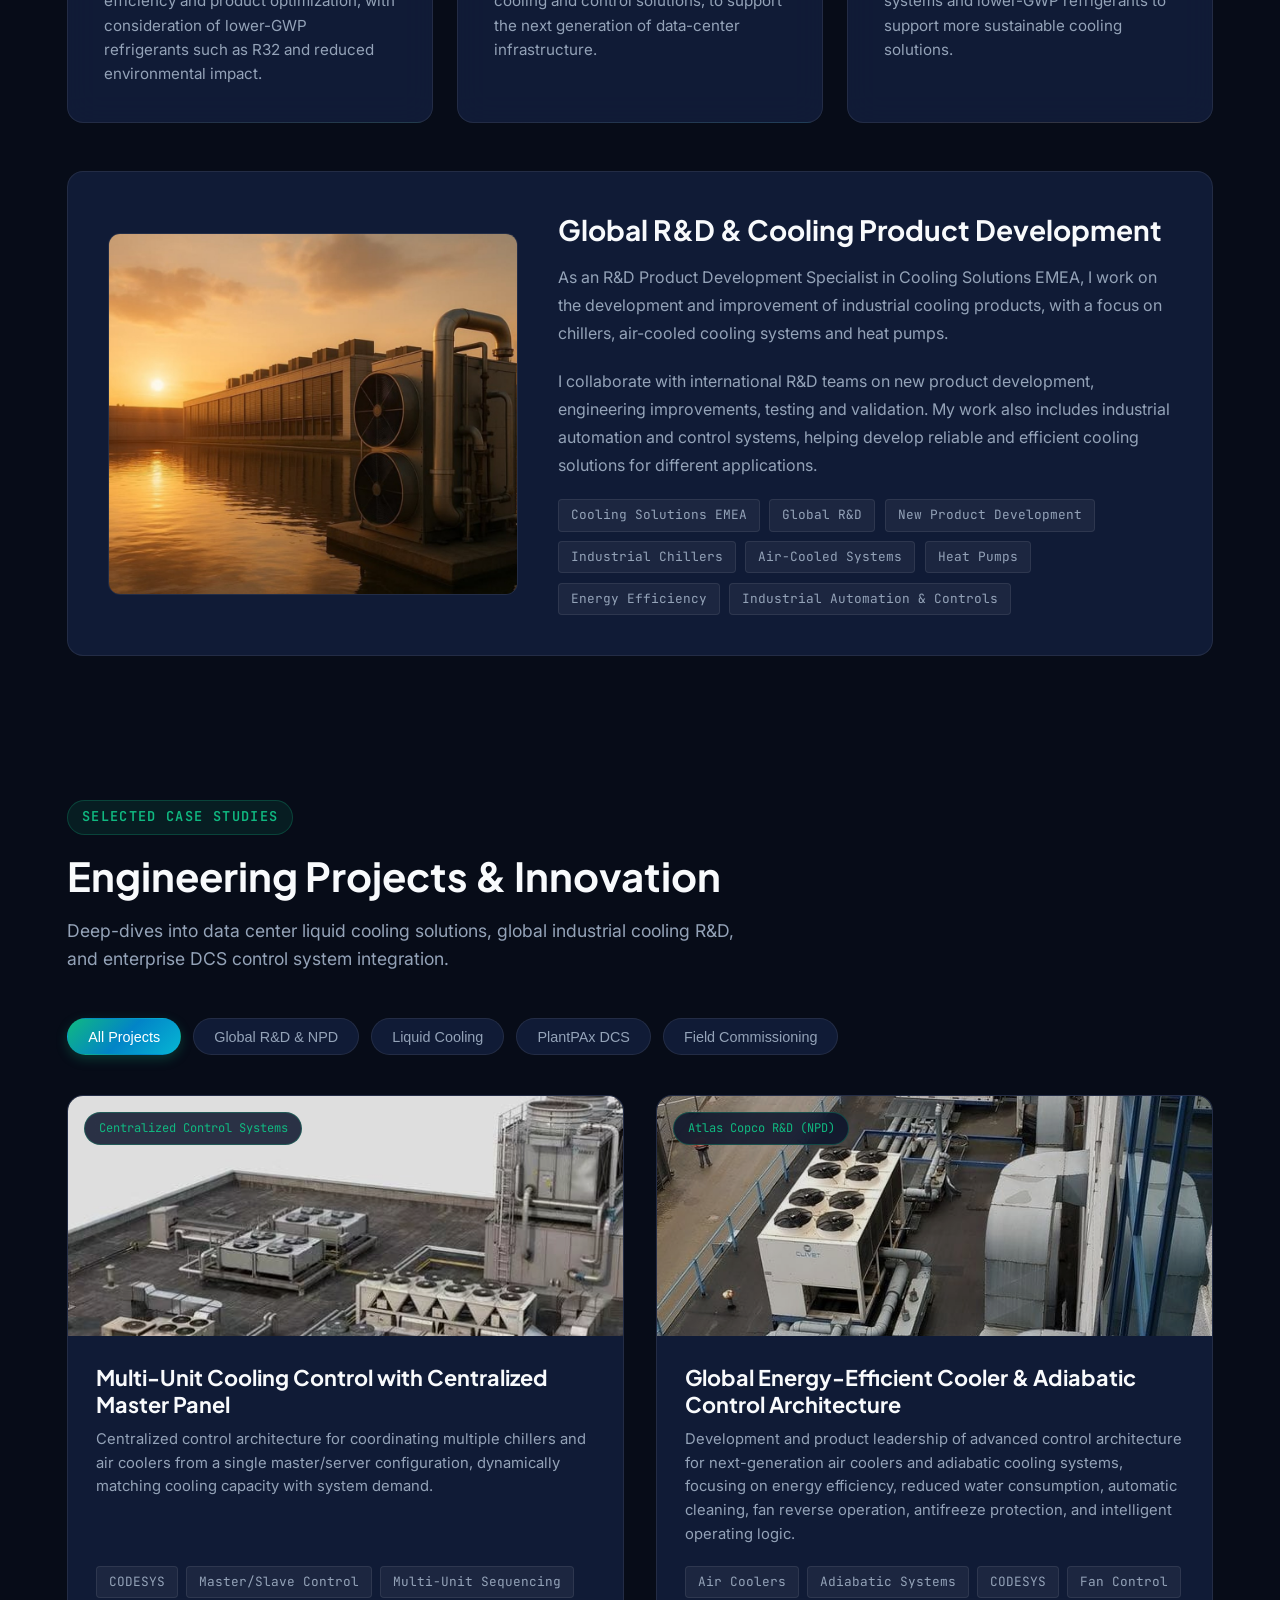
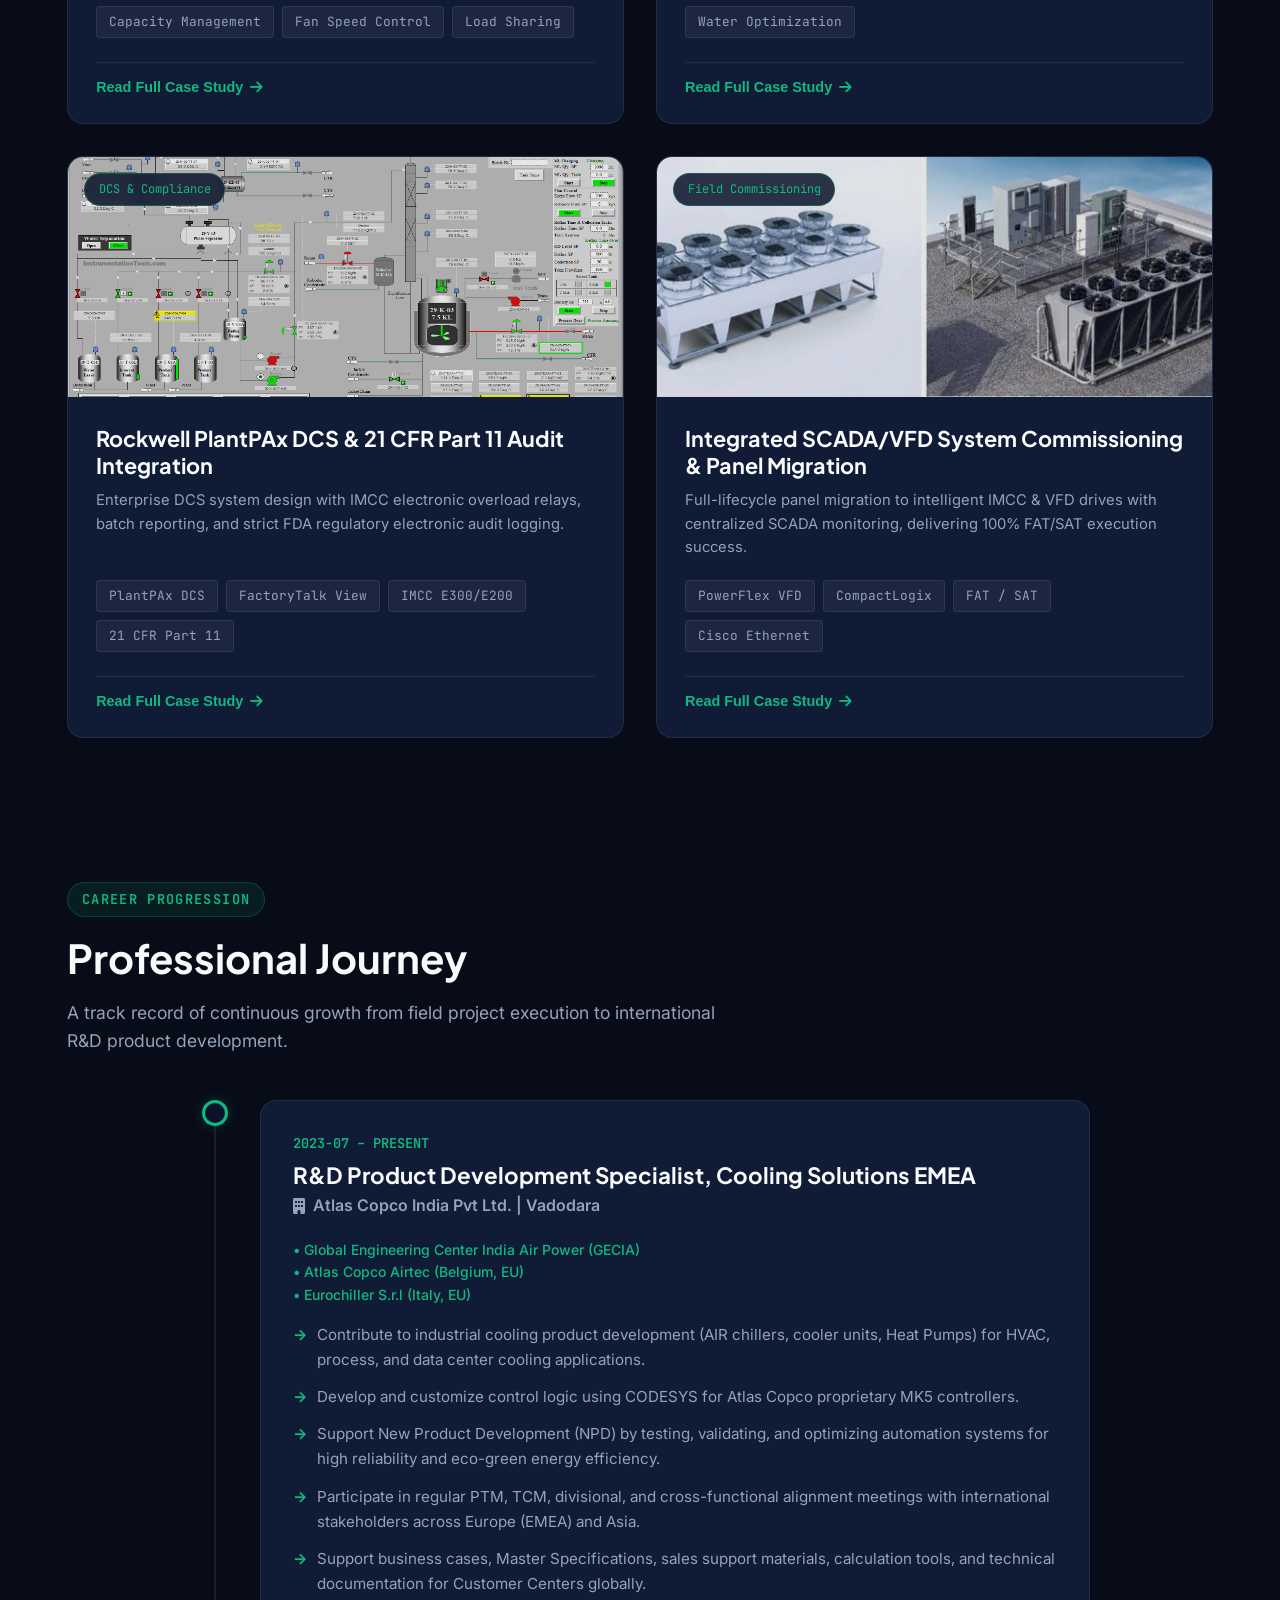
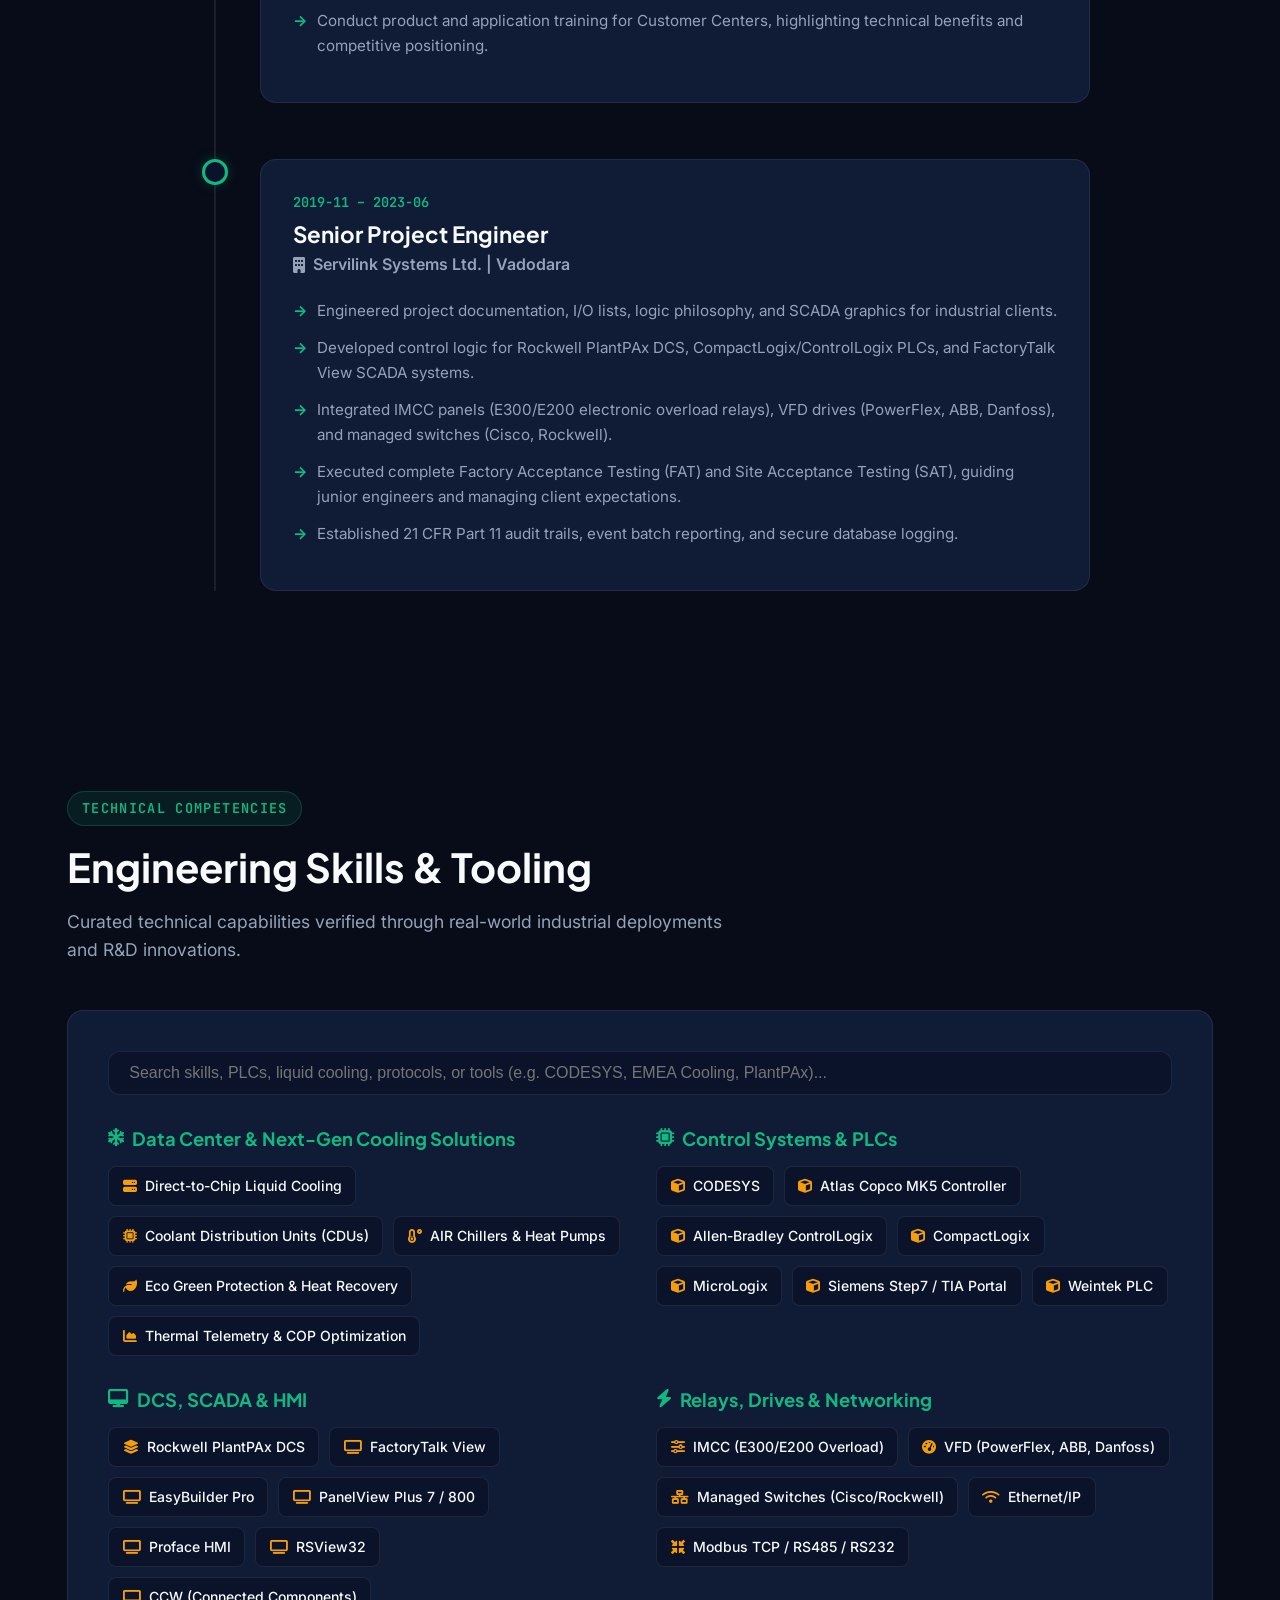
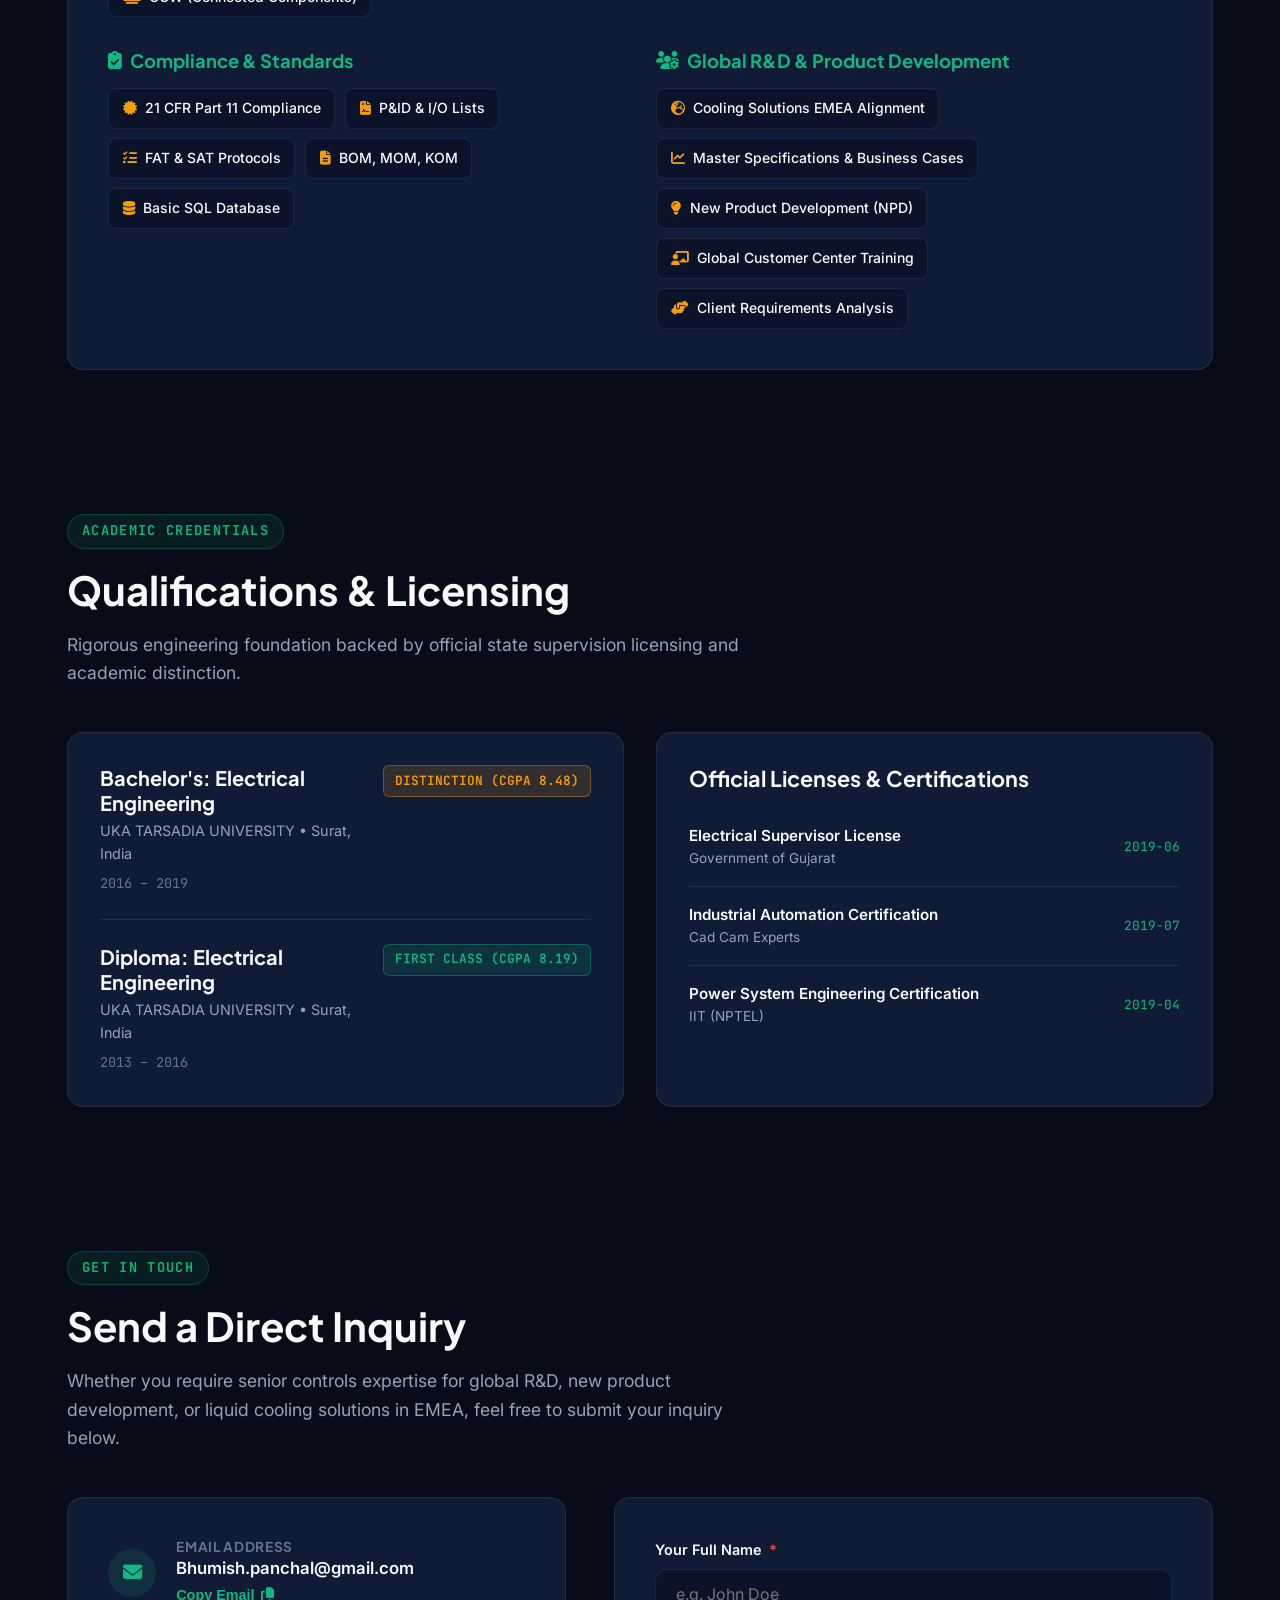
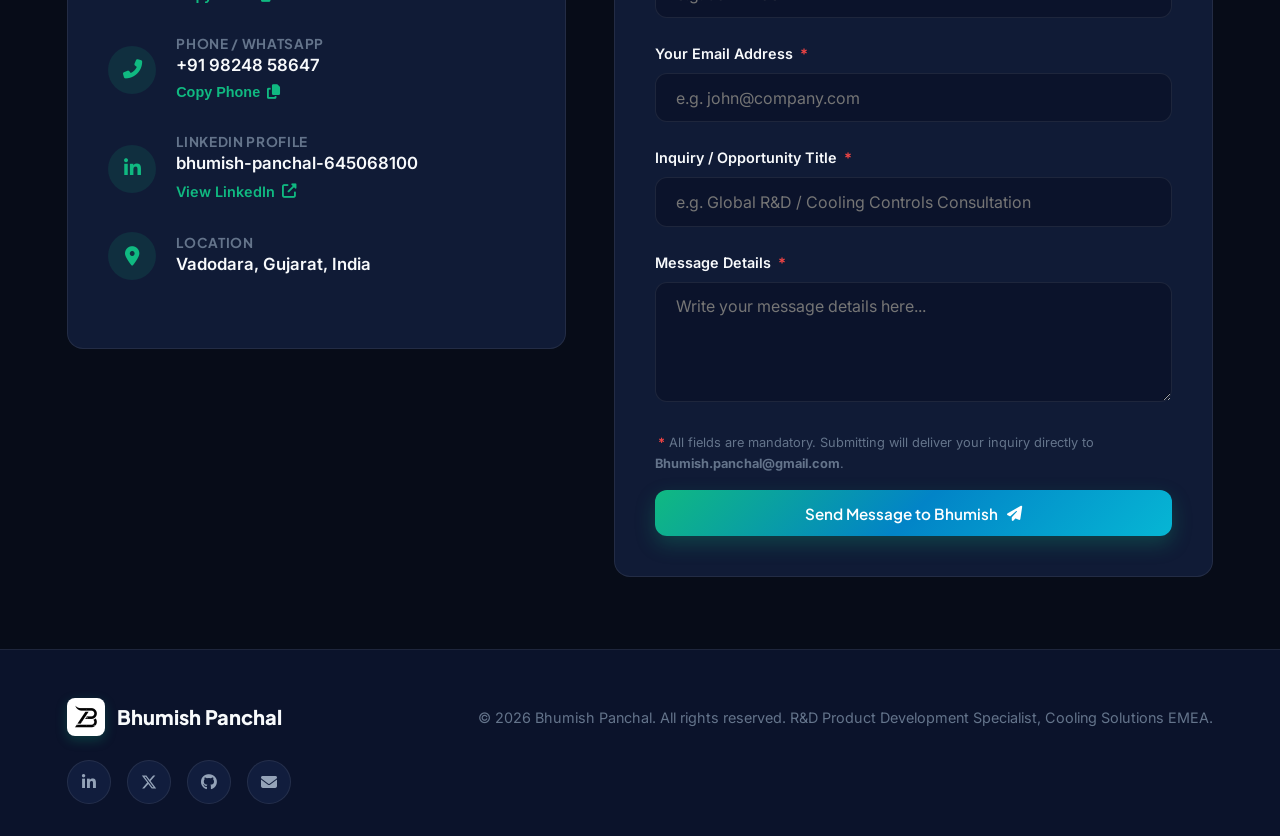
==== commit 34d6dd08: "Update canonical and Open Graph URLs in index.html" ====
--- a/index.html
+++ b/index.html
@@ -51,7 +51,7 @@
   <meta name="keywords" content="Bhumish Panchal, Bhumish Panchal Portfolio, Bhumish Panchal Atlas Copco, Bhumish Panchal R&D, Bhumish Panchal Cooling Specialist, Bhumish Panchal Controls Engineer, Bhumish Panchal Vadodara, Bhumish Panchal UKA Tarsadia">
   <meta name="author" content="Bhumish Panchal">
   <meta name="robots" content="index, follow, max-image-preview:large">
-  <link rel="canonical" href="https://bhumish-panchal.github.io/portfolio/">
+  <link rel="canonical" href="https://bhumishpanchal.com/">
   <meta name="google-site-verification" content="google984f4a6a9aee900f" />
 
   <!-- Open Graph / LinkedIn / Facebook -->
@@ -60,7 +60,7 @@
   <meta name="application-name" content="Bhumish Panchal">
   <meta property="og:title" content="Bhumish Panchal | R&D Product Development Specialist">
   <meta property="og:description" content="Official Personal Portfolio of Bhumish Panchal - R&D Product Development Specialist specializing in Cooling Solutions EMEA, Industrial Automation, Liquid Cooling Systems, and DCS Systems.">
-  <meta property="og:url" content="https://bhumish-panchal.github.io/portfolio/">
+  <meta property="og:url" content="https://bhumishpanchal.com/">
   <meta property="og:image" content="https://bhumish-panchal.github.io/portfolio/assets/bhumish_ceo_square.jpg">
   <meta property="og:image:secure_url" content="https://bhumish-panchal.github.io/portfolio/assets/bhumish_ceo_square.jpg">
   <meta property="og:image:type" content="image/jpeg">
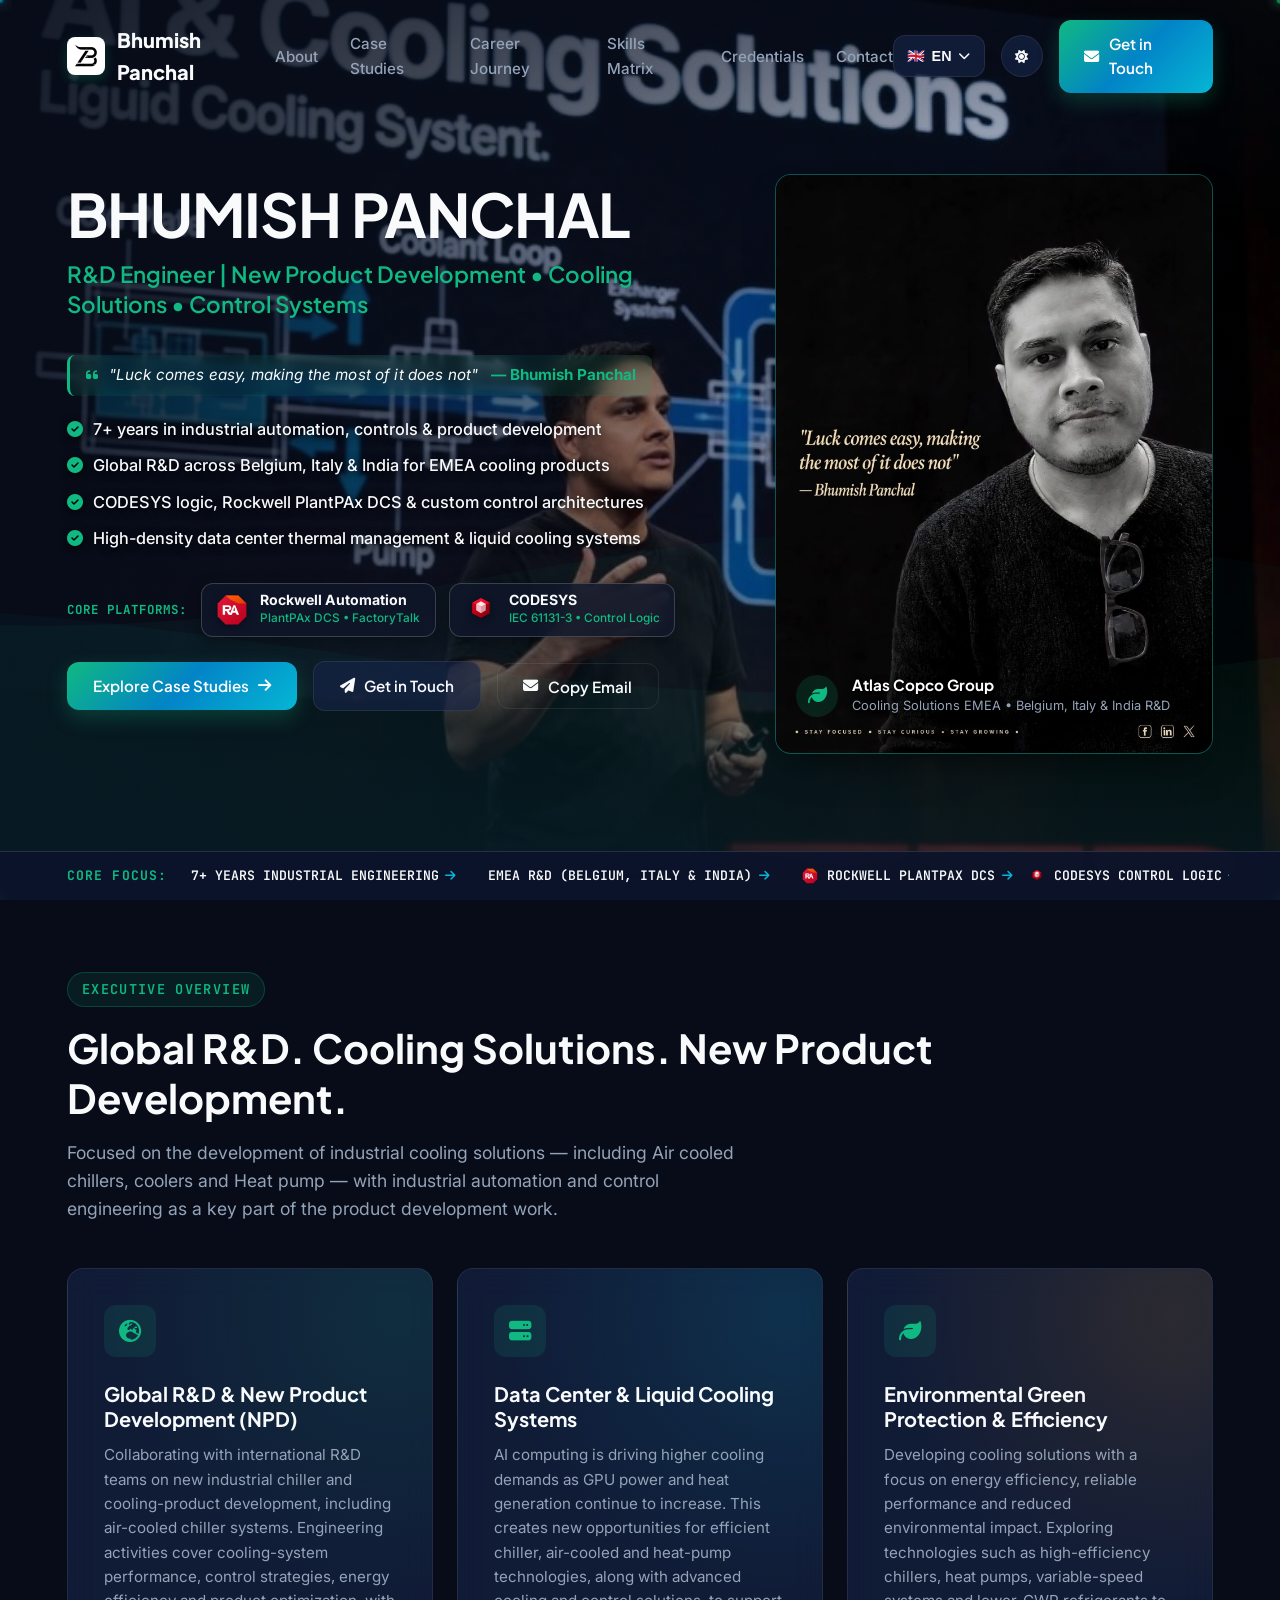
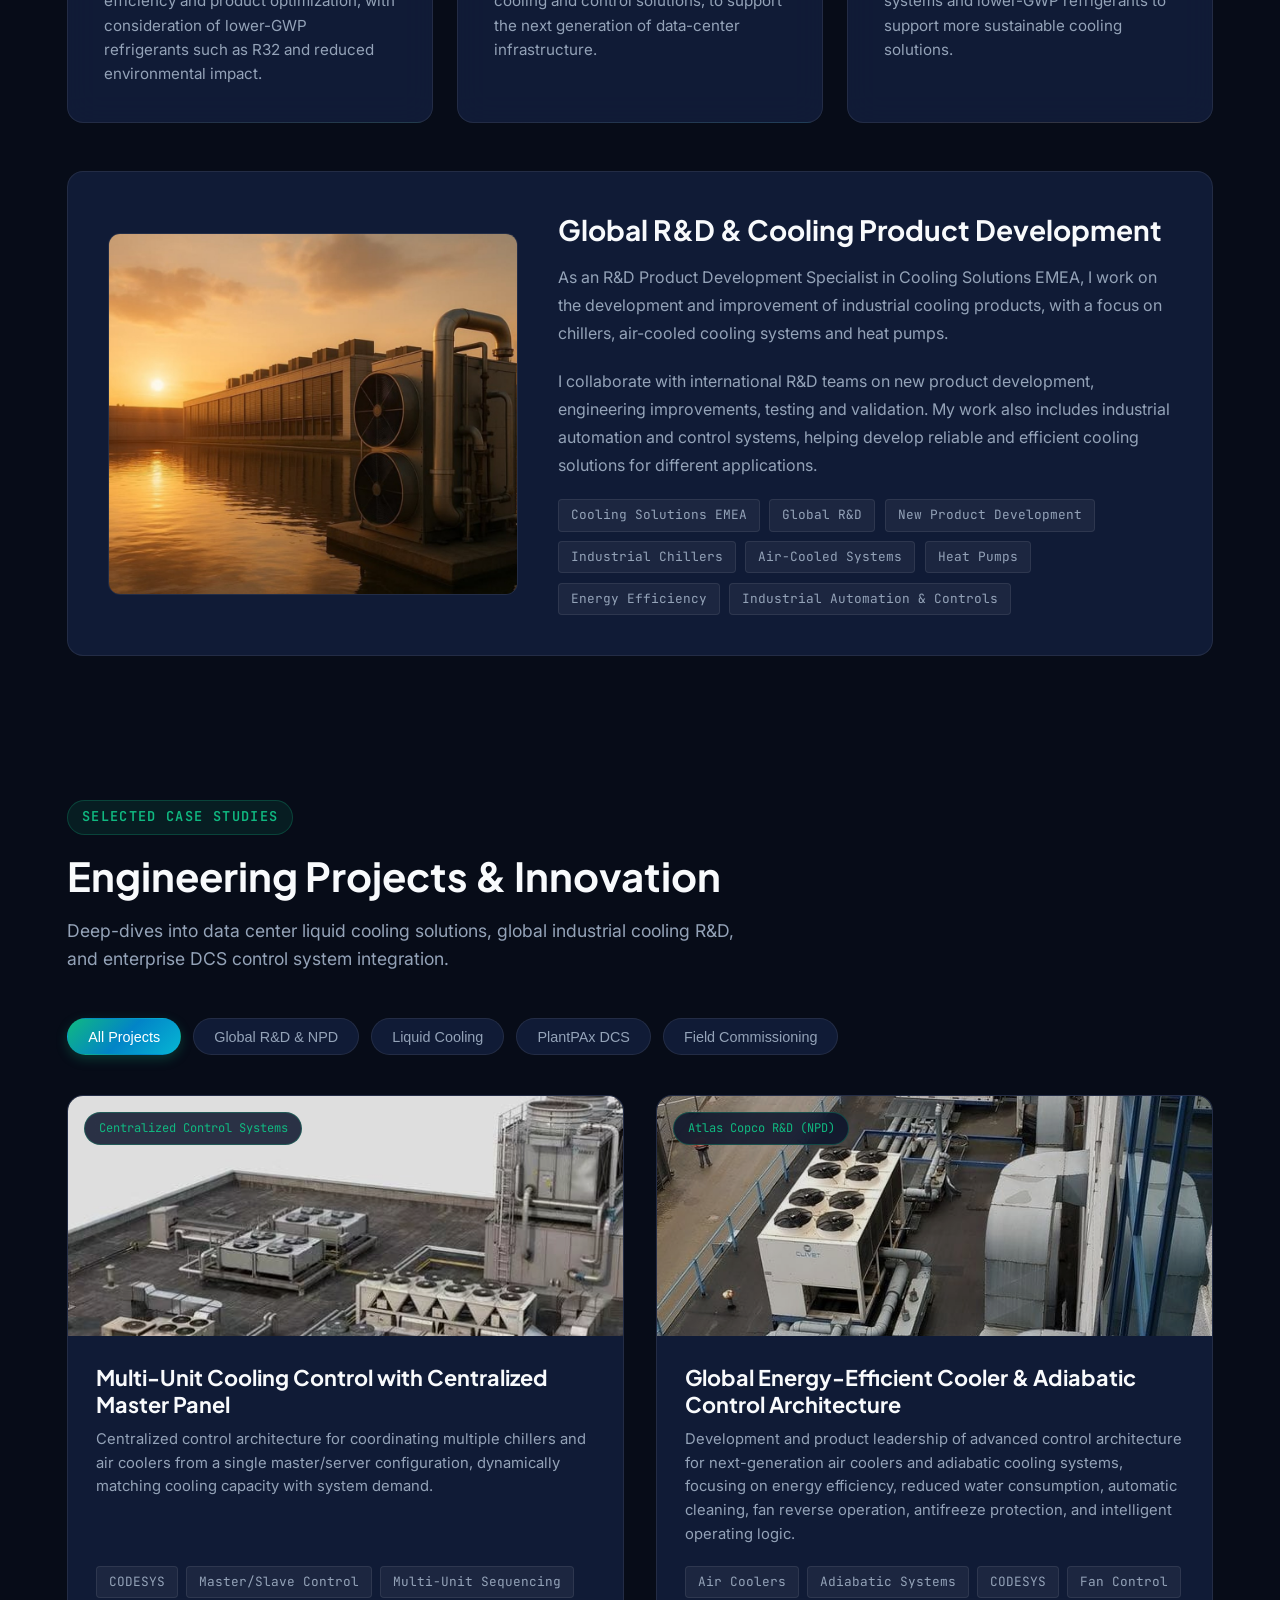
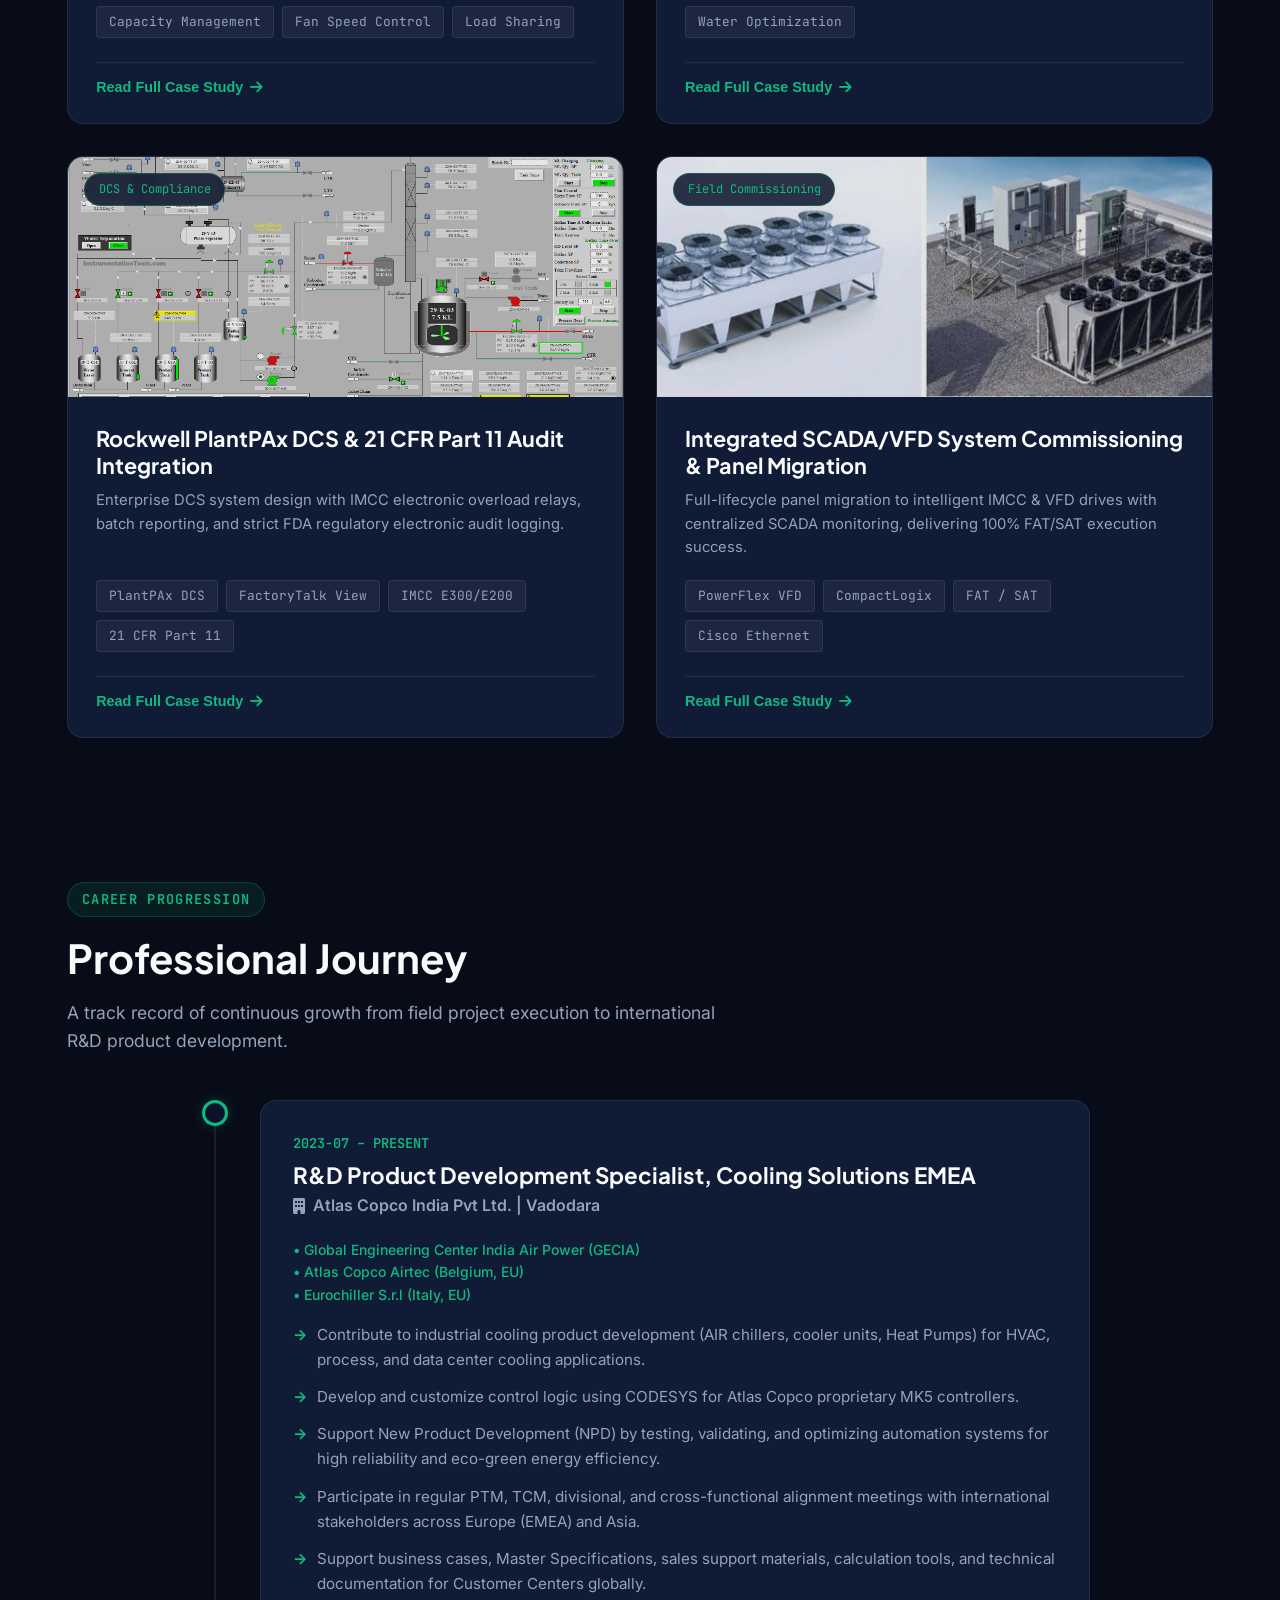
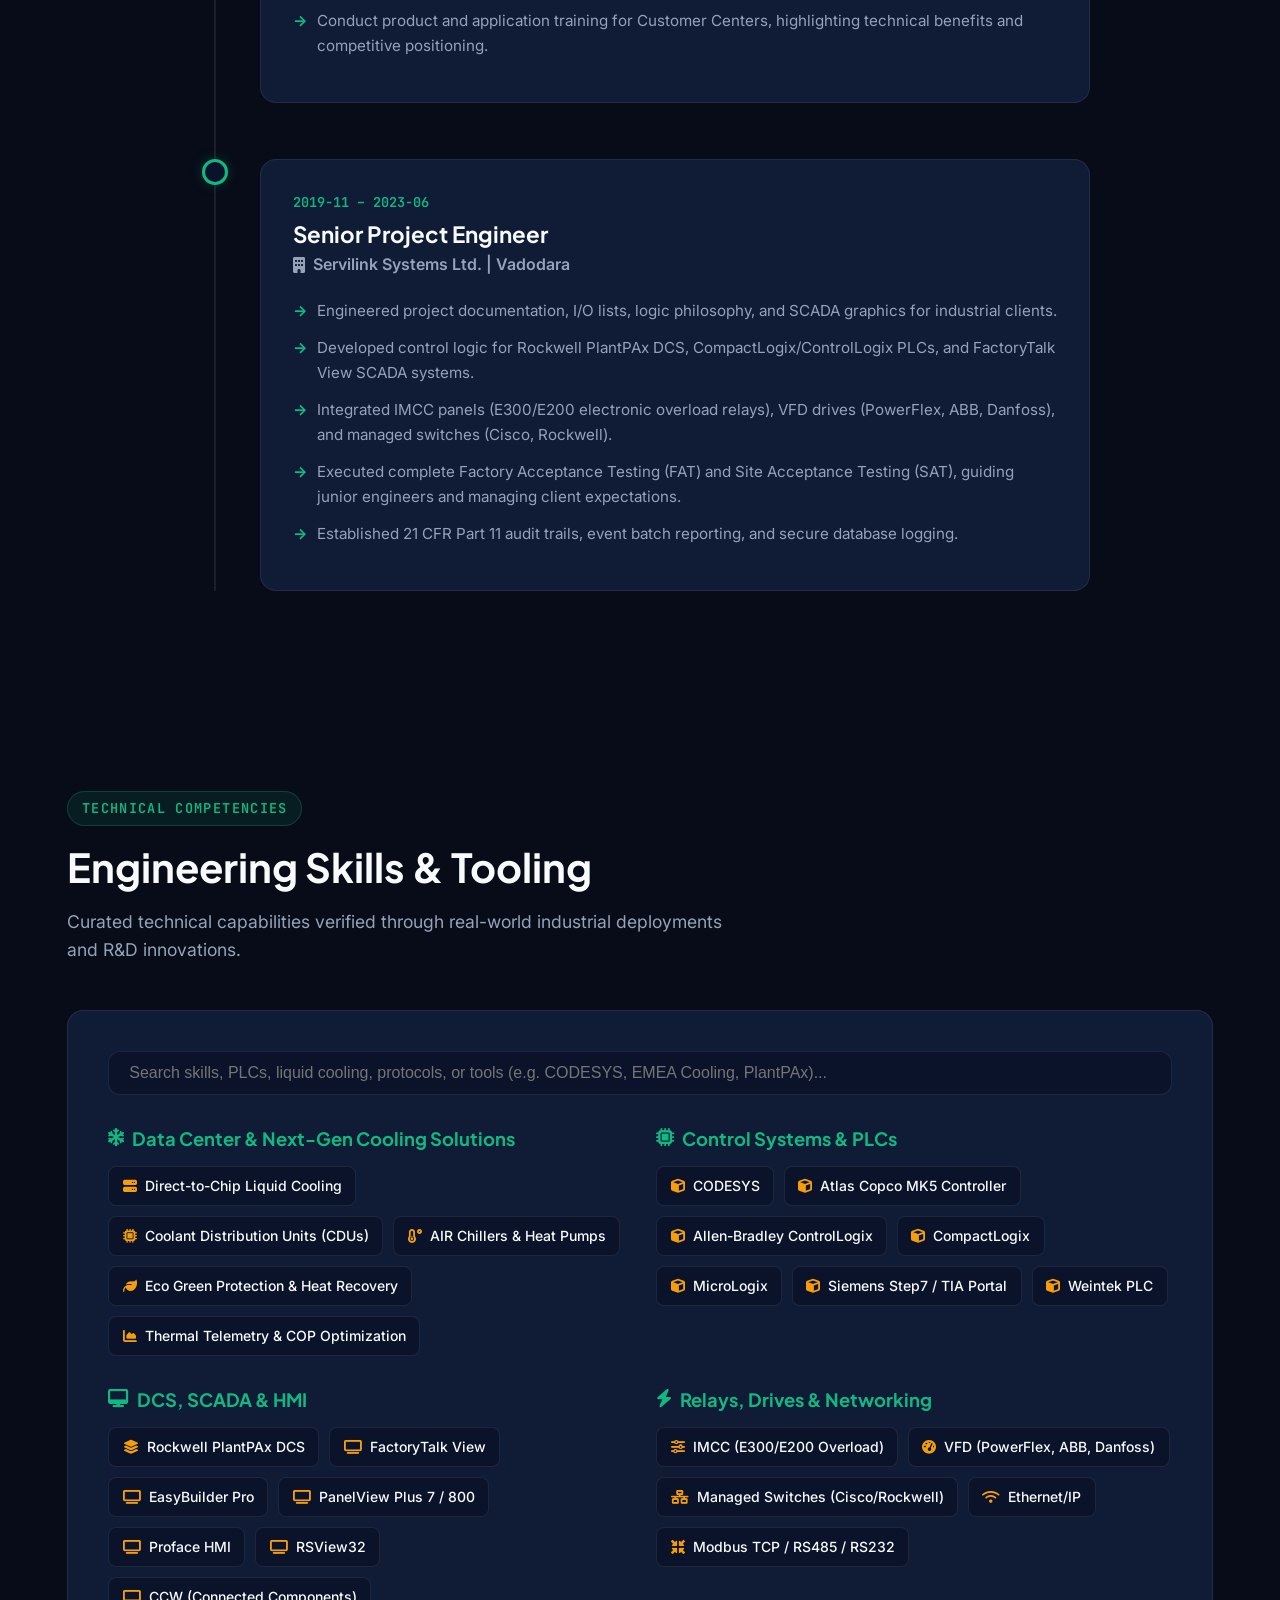
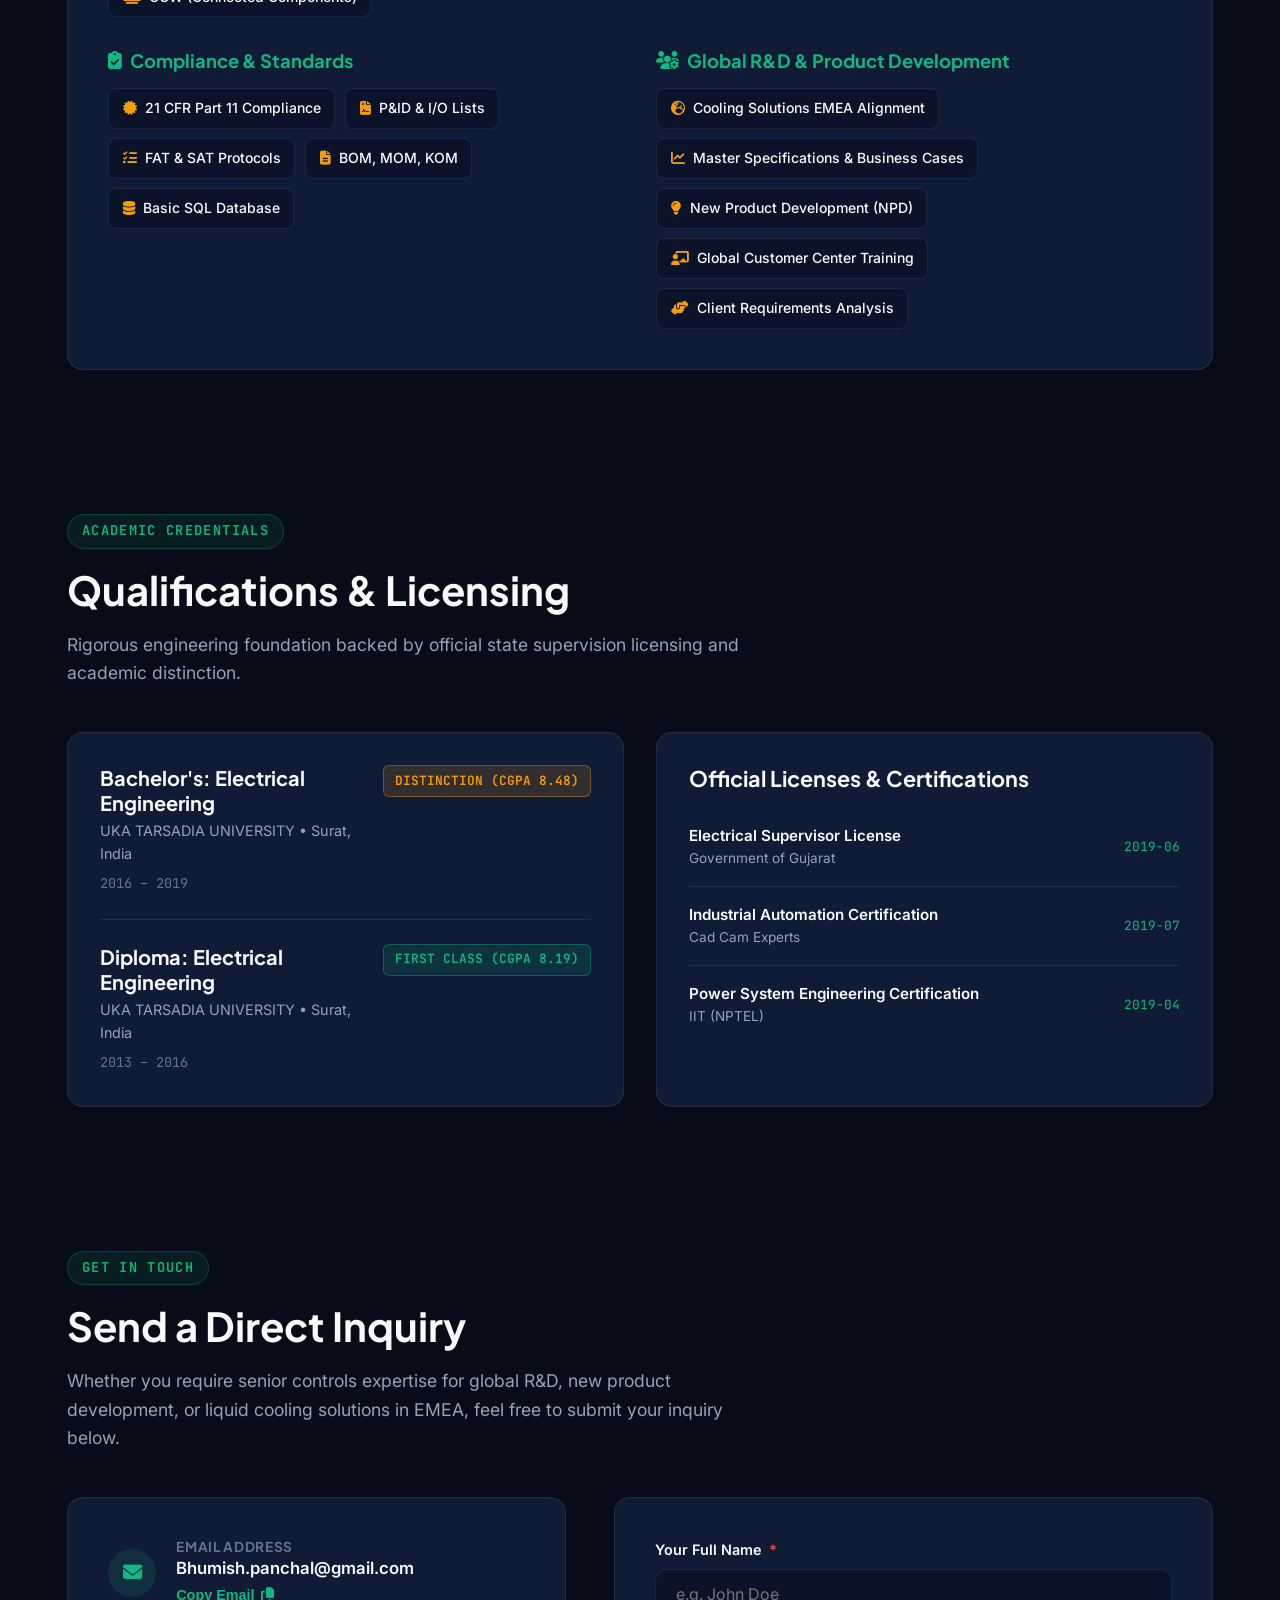
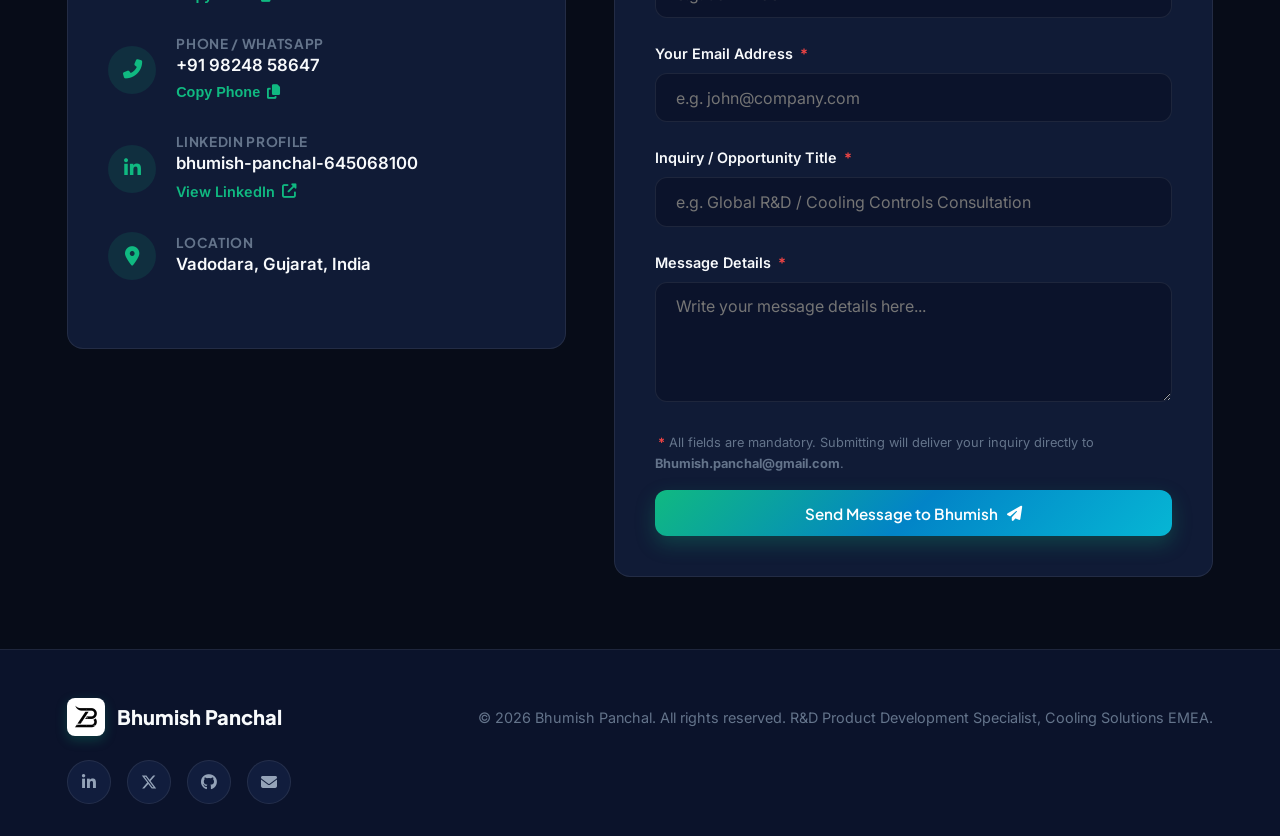
==== commit 3e2cb59a: "Change favicon and image URLs to new domain Updated favicon and image URLs to point to the new domai" ====
--- a/index.html
+++ b/index.html
@@ -25,21 +25,21 @@
   </script>
   
   <!-- Favicon / Icons (Googlebot-Favicon Compliant: 1:1 Square Multiples) -->
-  <link rel="icon" type="image/png" sizes="48x48" href="https://bhumish-panchal.github.io/portfolio/assets/favicon-48x48.png">
-  <link rel="icon" type="image/png" sizes="96x96" href="https://bhumish-panchal.github.io/portfolio/assets/favicon-96x96.png">
-  <link rel="icon" type="image/png" sizes="192x192" href="https://bhumish-panchal.github.io/portfolio/assets/favicon-192x192.png">
-  <link rel="icon" type="image/png" sizes="512x512" href="https://bhumish-panchal.github.io/portfolio/assets/bp_logo_favicon.png">
-  <link rel="shortcut icon" href="https://bhumish-panchal.github.io/portfolio/favicon.ico">
-  <link rel="apple-touch-icon" sizes="180x180" href="https://bhumish-panchal.github.io/portfolio/assets/apple-touch-icon.png">
+  <link rel="icon" type="image/png" sizes="48x48" href="https://bhumishpanchal.com/assets/favicon-48x48.png">
+  <link rel="icon" type="image/png" sizes="96x96" href="https://bhumishpanchal.com/assets/favicon-96x96.png">
+  <link rel="icon" type="image/png" sizes="192x192" href="https://bhumishpanchal.com/assets/favicon-192x192.png">
+  <link rel="icon" type="image/png" sizes="512x512" href="https://bhumishpanchal.com/assets/bp_logo_favicon.png">
+  <link rel="shortcut icon" href="https://bhumishpanchal.com/favicon.ico">
+  <link rel="apple-touch-icon" sizes="180x180" href="https://bhumishpanchal.com/assets/apple-touch-icon.png">
 
   <!-- Primary Page Image & Thumbnail for Google Search Result Snippet -->
-  <link rel="image_src" href="https://bhumish-panchal.github.io/portfolio/assets/bhumish_ceo_square.jpg">
+  <link rel="image_src" href="https://bhumishpanchal.com/assets/bhumish_ceo_square.jpg">
 
   <!-- PageMap Metadata for Google Search Snippet Thumbnail -->
   <!--
   <PageMap>
     <DataObject type="thumbnail">
-      <Attribute name="src" value="https://bhumish-panchal.github.io/portfolio/assets/bhumish_ceo_square.jpg"/>
+      <Attribute name="src" value="https://bhumishpanchal.com/assets/bhumish_ceo_square.jpg"/>
       <Attribute name="width" value="1000"/>
       <Attribute name="height" value="1000"/>
     </DataObject>
@@ -61,8 +61,8 @@
   <meta property="og:title" content="Bhumish Panchal | R&D Product Development Specialist">
   <meta property="og:description" content="Official Personal Portfolio of Bhumish Panchal - R&D Product Development Specialist specializing in Cooling Solutions EMEA, Industrial Automation, Liquid Cooling Systems, and DCS Systems.">
   <meta property="og:url" content="https://bhumishpanchal.com/">
-  <meta property="og:image" content="https://bhumish-panchal.github.io/portfolio/assets/bhumish_ceo_square.jpg">
-  <meta property="og:image:secure_url" content="https://bhumish-panchal.github.io/portfolio/assets/bhumish_ceo_square.jpg">
+  <meta property="og:image" content="https://bhumishpanchal.com/assets/bhumish_ceo_square.jpg">
+  <meta property="og:image:secure_url" content="https://bhumishpanchal.com/assets/bhumish_ceo_square.jpg">
   <meta property="og:image:type" content="image/jpeg">
   <meta property="og:image:width" content="1000">
   <meta property="og:image:height" content="1000">
@@ -76,7 +76,7 @@
     "@type": "WebSite",
     "name": "Bhumish Panchal",
     "alternateName": "Bhumish Panchal Portfolio",
-    "url": "https://bhumish-panchal.github.io/portfolio/"
+    "url": "https://bhumishpanchal.com/"
   }
   </script>
   <meta property="profile:last_name" content="Panchal">
@@ -85,7 +85,7 @@
   <meta name="twitter:card" content="summary_large_image">
   <meta name="twitter:title" content="Bhumish Panchal | R&D Product Development Specialist">
   <meta name="twitter:description" content="Official Personal Portfolio of Bhumish Panchal - R&D Product Development Specialist specializing in Cooling Solutions EMEA, Industrial Automation, and Liquid Cooling Systems.">
-  <meta name="twitter:image" content="https://bhumish-panchal.github.io/portfolio/assets/bhumish_ceo_square.jpg">
+  <meta name="twitter:image" content="https://bhumishpanchal.com/assets/bhumish_ceo_square.jpg">
 
   <!-- Structured Data / Google Knowledge Graph (Schema.org JSON-LD) -->
   <script type="application/ld+json">
@@ -95,10 +95,10 @@
     "name": "Bhumish Panchal",
     "givenName": "Bhumish",
     "familyName": "Panchal",
-    "url": "https://bhumish-panchal.github.io/portfolio/",
-    "image": "https://bhumish-panchal.github.io/portfolio/assets/bhumish_ceo_square.jpg",
-    "primaryImageOfPage": "https://bhumish-panchal.github.io/portfolio/assets/bhumish_ceo_square.jpg",
-    "logo": "https://bhumish-panchal.github.io/portfolio/assets/bp_logo_favicon.png",
+    "url": "https://bhumishpanchal.com/",
+    "image": "https://bhumishpanchal.com/assets/bhumish_ceo_square.jpg",
+    "primaryImageOfPage": "https://bhumishpanchal.com/assets/bhumish_ceo_square.jpg",
+    "logo": "https://bhumishpanchal.com/assets/bp_logo_favicon.png",
     "jobTitle": "R&D Product Development Specialist",
     "worksFor": {
       "@type": "Organization",
